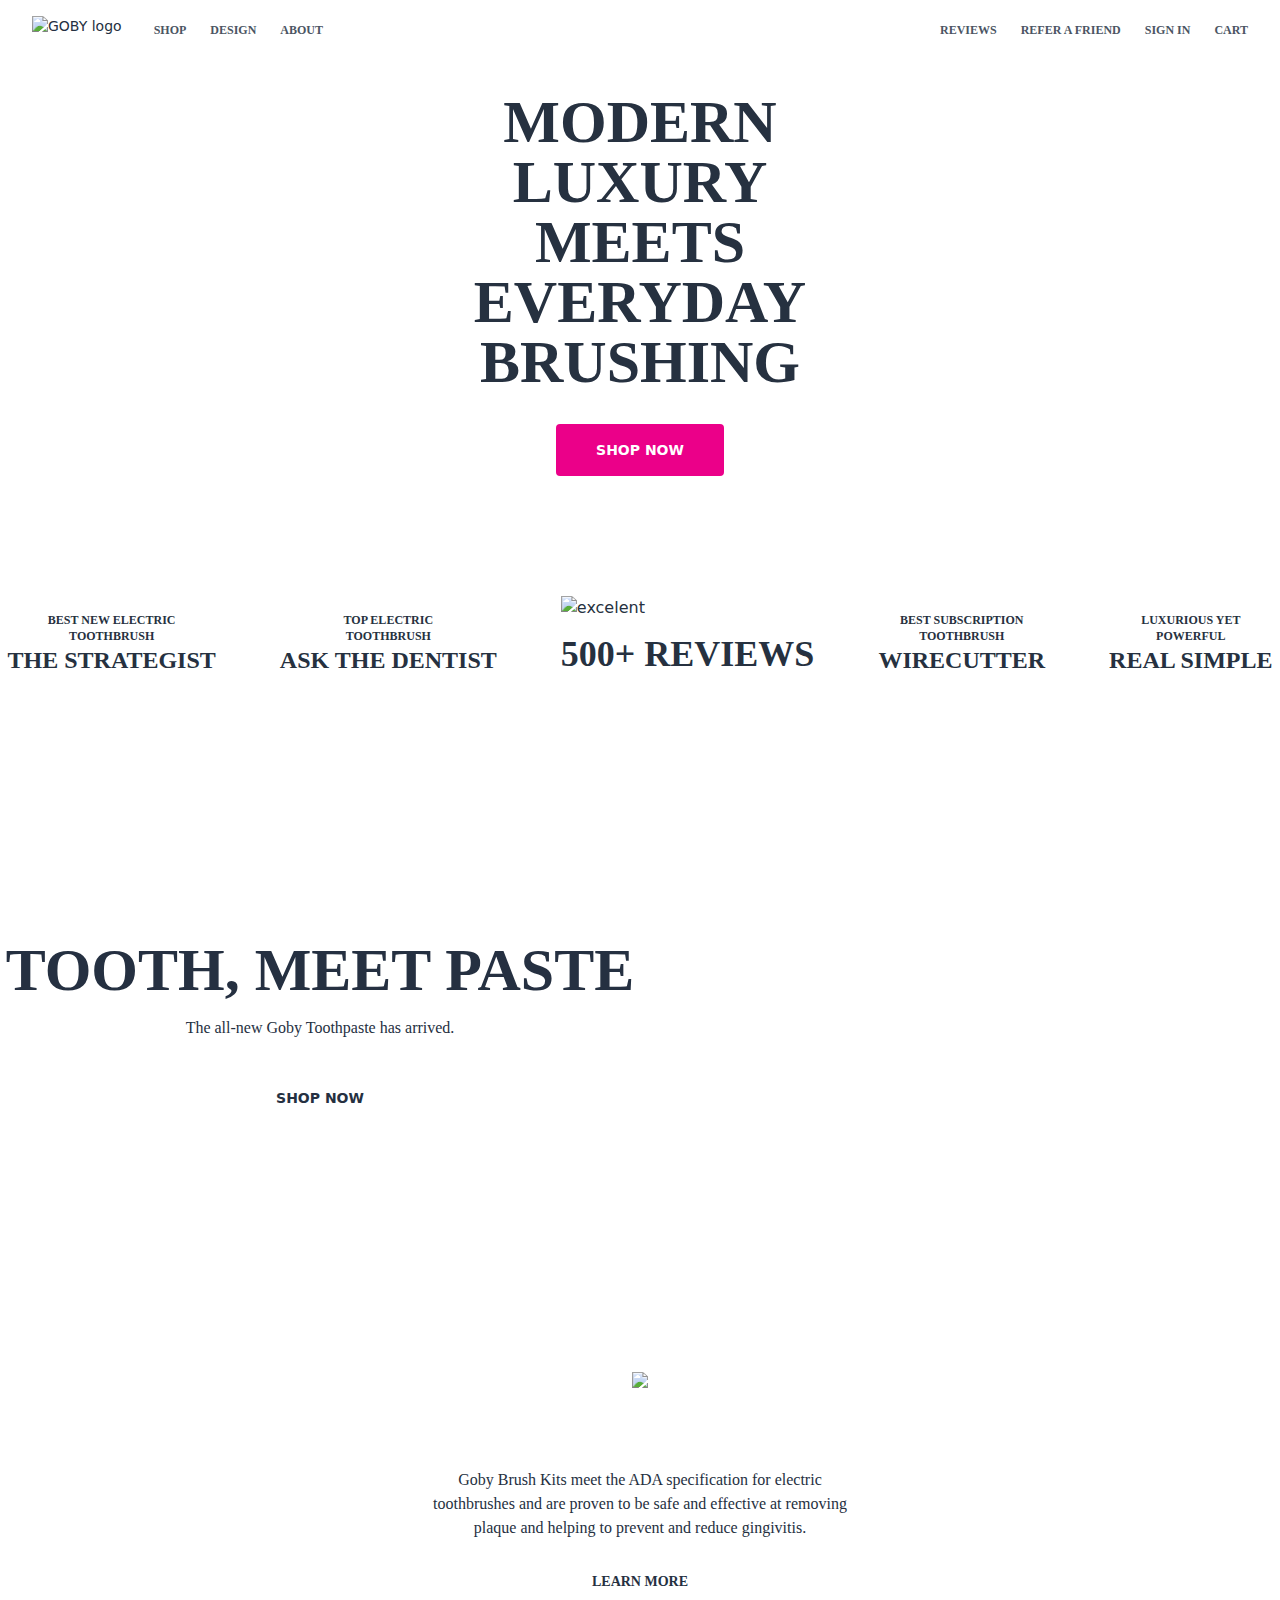
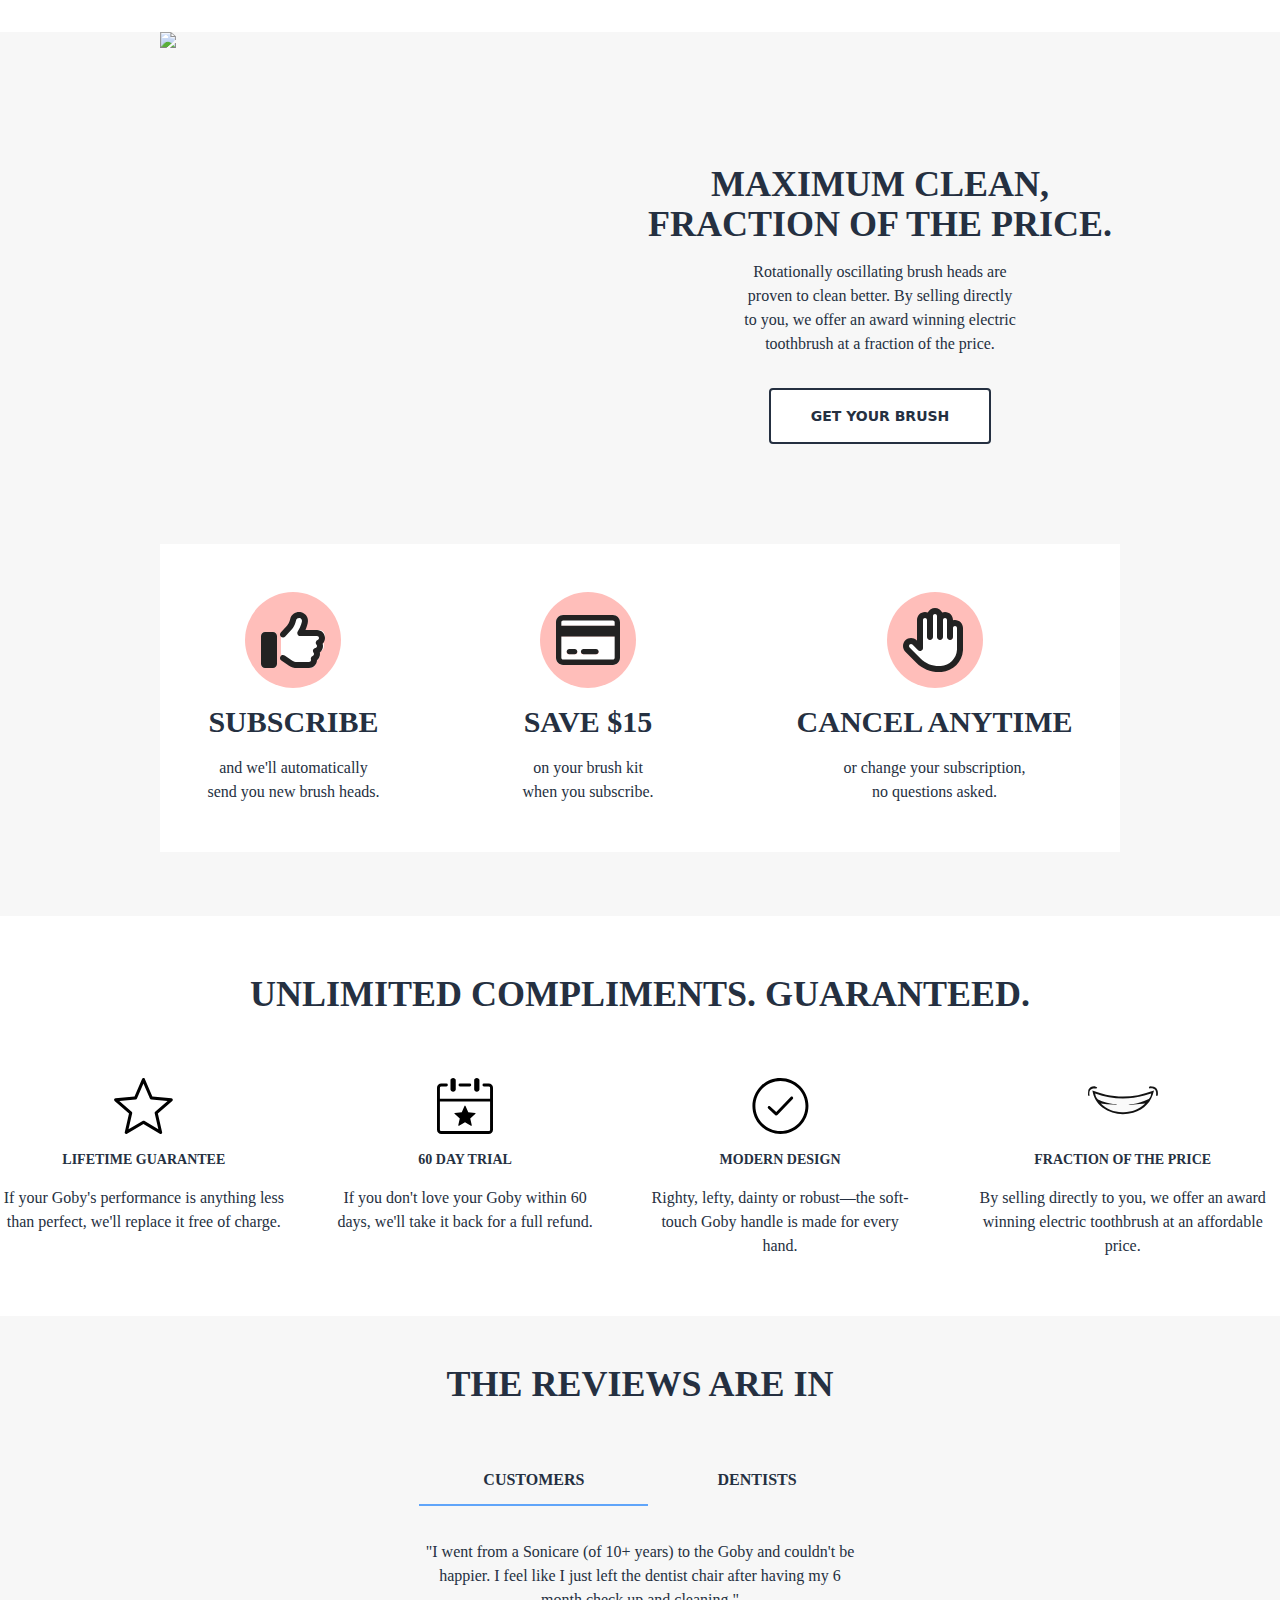
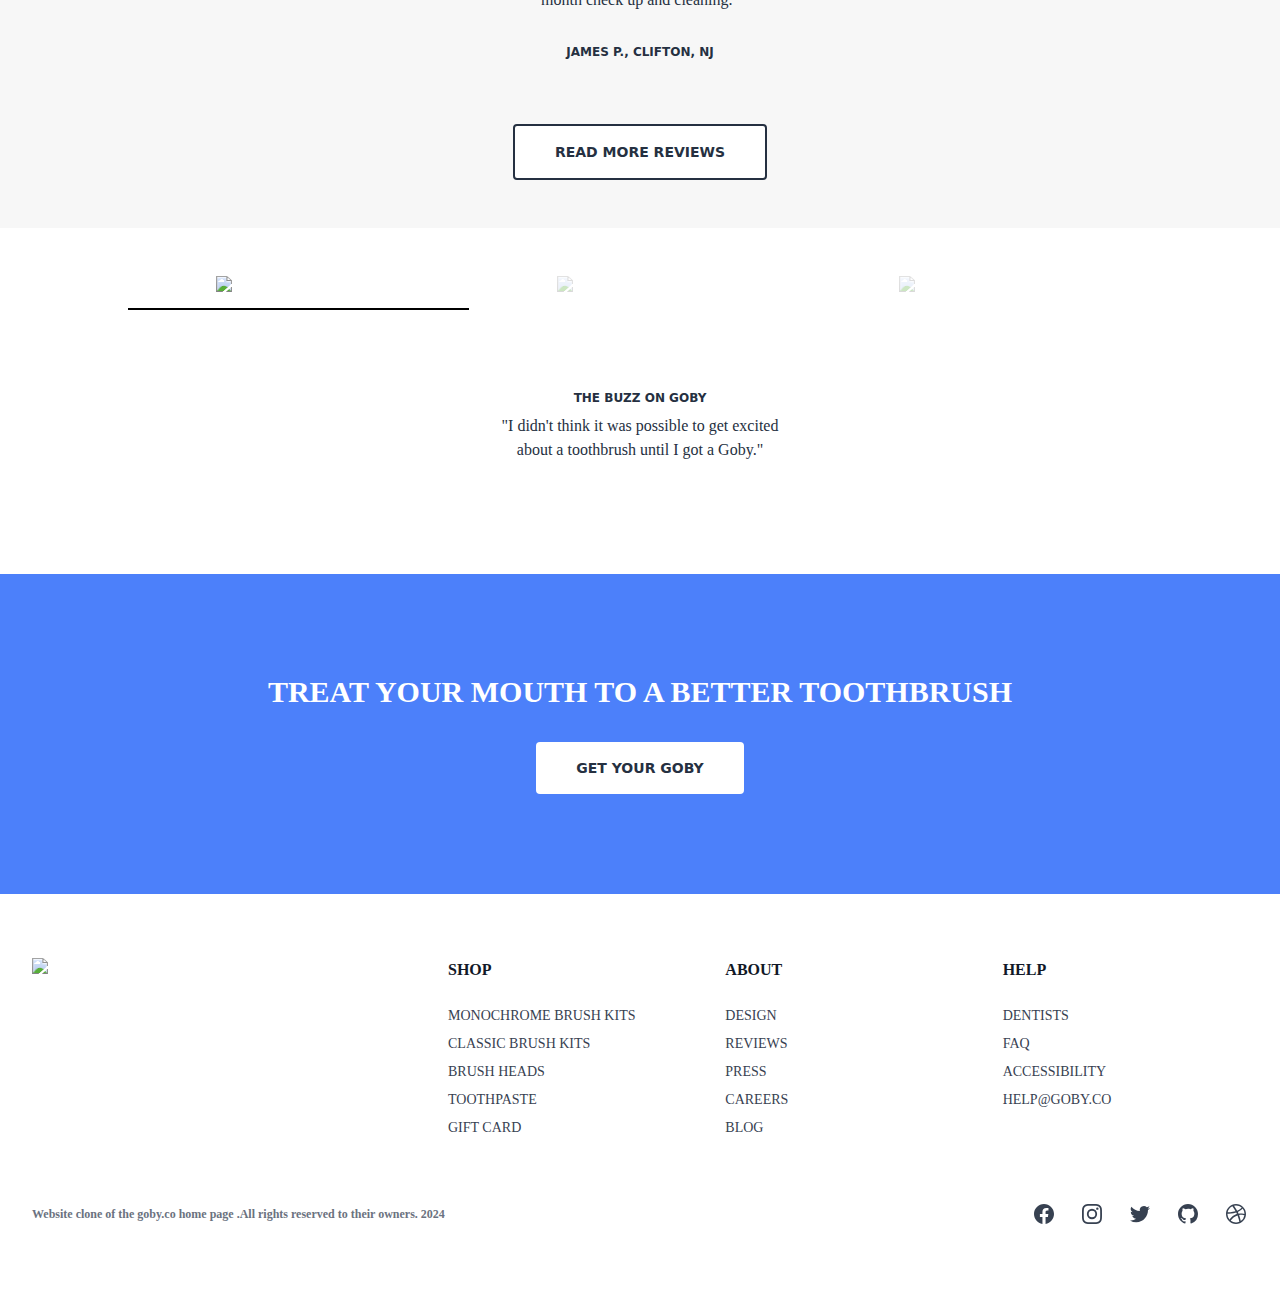
==== index.html @ 81060cc6 "Update files Create workflow push-to-goby-clone" ====
<!doctype html>
<html>
  <head>
    <meta charset="UTF-8" />
    <meta name="viewport" content="width=device-width, initial-scale=1.0" />
    <link href="./output.css" rel="stylesheet" />
  </head>
  <body class="text-[#253041]">
    <!-- menu -->
    <header>
      <nav class="bg-white w-full md:static md:text-sm px-8">
        <div class="custom-screen items-center mx-auto md:flex space-x-8">
          <div class="flex items-center justify-between md:block">
            <a href="https://www.goby.co/"><img class="h-7 my-4" src="/public/img/goby-logo.png" alt="GOBY logo" /></a>
            <div class="md:hidden">
              <button role="button" aria-label="Open the menu" class="text-gray-500 hover:text-gray-800">
                <svg
                  xmlns="http://www.w3.org/2000/svg"
                  fill="none"
                  viewBox="0 0 24 24"
                  stroke-width="1.5"
                  stroke="currentColor"
                  class="w-6 h-6"
                >
                  <path stroke-linecap="round" stroke-linejoin="round" d="M3.75 6.75h16.5M3.75 12h16.5m-16.5 5.25h16.5"></path>
                </svg>
              </button>
            </div>
          </div>
          <div class="pb-3 mt-8 md:pb-0 md:mt-0 md:block hidden">
            <ul
              class="font-gotham text-xs text-gray-700 justify-end items-center space-y-6 md:flex md:space-x-6 md:space-y-0 md:text-gray-600 md:font-bold"
            >
              <li class="duration-150 hover:text-gray-900"><a class="block" href="/#features">SHOP</a></li>
              <li class="duration-150 hover:text-gray-900"><a class="block" href="/#features">DESIGN</a></li>
              <li class="duration-150 hover:text-gray-900"><a class="block" href="/#toolkit">ABOUT</a></li>
            </ul>
          </div>
          <div class="flex-1 pb-3 mt-8 md:pb-0 md:mt-0 md:block hidden">
            <ul
              class="font-gotham text-xs text-gray-700 justify-end items-center space-y-6 md:flex md:space-x-6 md:space-y-0 md:text-gray-600 md:font-bold"
            >
              <li class="duration-150 hover:text-gray-900"><a class="block" href="/#features">REVIEWS</a></li>
              <li class="duration-150 hover:text-gray-900"><a class="block" href="/#features">REFER A FRIEND</a></li>
              <li class="duration-150 hover:text-gray-900"><a class="block" href="/#toolkit">SIGN IN</a></li>
              <li class="duration-150 hover:text-gray-900"><a class="block" href="/#testimonials">CART</a></li>
            </ul>
          </div>
        </div>
      </nav>
    </header>
    <!-- home / description -->
    <section class="text-[#263140] bg-cover bg-center bg-hero">
      <div class="h-128">
        <div class="h-96">
          <div class="container mx-auto h-128 flex justify-between">
            <div class="flex-1"></div>
            <div class="flex-1 flex flex-col items-center justify-center pb-16">
              <p class="font-gotham-cond font-bold text-6xl text-center">MODERN LUXURY MEETS EVERYDAY BRUSHING</p>
              <button
                class="bg-primary-button hover:bg-primary-button-hover rounded font-bold mt-8 py-4 px-10 text-white text-sm"
              >
                SHOP NOW
              </button>
            </div>
            <div class="flex-1"></div>
          </div>
        </div>
      </div>
      <div class="pt-10 pb-14 container mx-auto flex flex-row justify-center space-x-16">
        <div>
          <p class="font-gotham font-bold text-xs text-center">
            BEST NEW ELECTRIC <br />
            TOOTHBRUSH
          </p>
          <p class="font-gotham-cond font-bold text-2xl text-center">THE STRATEGIST</p>
        </div>
        <div>
          <p class="font-gotham font-bold text-xs text-center">
            TOP ELECTRIC <br />
            TOOTHBRUSH
          </p>
          <p class="font-gotham-cond font-bold text-2xl text-center">ASK THE DENTIST</p>
        </div>
        <div>
          <img src="/public/img/stars.png" alt="excelent" class="h-[22px] mx-auto -mt-4 mb-4" />
          <p class="font-gotham-cond font-bold text-4xl text-center">500+ REVIEWS</p>
        </div>
        <div>
          <p class="font-gotham font-bold text-xs text-center">
            BEST SUBSCRIPTION <br />
            TOOTHBRUSH
          </p>
          <p class="font-gotham-cond font-bold text-2xl text-center">WIRECUTTER</p>
        </div>
        <div>
          <p class="font-gotham font-bold text-xs text-center">
            LUXURIOUS YET <br />
            POWERFUL
          </p>
          <p class="font-gotham-cond font-bold text-2xl text-center">REAL SIMPLE</p>
        </div>
      </div>
    </section>
    <!-- product -->
    <section>
      <div class="h-[600px] bg-cover bg-center bg-toothpaste">
        <div class="container mx-auto h-full flex justify-center">
          <div class="flex-1 flex flex-col items-center justify-center">
            <p class="font-gotham-cond font-bold text-6xl text-center">TOOTH, MEET PASTE</p>
            <p class="pt-4 text-base font-serif text-center">The all-new Goby Toothpaste has arrived.</p>
            <button
              class="bg-white hover:bg-secondary-button-hover rounded font-bold mt-8 py-4 px-10 text-secondary-button-hover hover:text-white text-sm"
            >
              SHOP NOW
            </button>
          </div>
          <div class="flex-1"></div>
        </div>
      </div>
    </section>
    <!-- 3 features -->
    <section>
      <div class="container mx-auto py-6 flex flex-col items-center justify-center">
        <img class="h-20 m-4" src="/public/img/ada.png" />
        <p class="text-base font-serif text-center">
          Goby Brush Kits meet the ADA specification for electric <br />
          toothbrushes and are proven to be safe and effective at removing <br />
          plaque and helping to prevent and reduce gingivitis.
        </p>
        <button class="bg-white rounded font-gotham font-extrabold mt-4 py-4 px-10 text-sm">LEARN MORE</button>
      </div>
    </section>
    <!-- product -->
    <section>
      <div class="bg-[#f7f7f7]">
        <div class="w-[60rem] mx-auto pb-16">
          <div class="h-128 flex">
            <img class="flex-1" src="/public/img/maxclean.jpg" />
            <div class="flex-1 mt-8 flex flex-col items-center justify-center">
              <p class="font-gotham-cond font-bold text-4xl text-center">
                MAXIMUM CLEAN, <br />
                FRACTION OF THE PRICE.
              </p>
              <p class="pt-4 text-base font-serif text-center">
                Rotationally oscillating brush heads are <br />
                proven to clean better. By selling directly <br />
                to you, we offer an award winning electric <br />
                toothbrush at a fraction of the price.
              </p>
              <button
                class="bg-white hover:bg-secondary-button-hover rounded border-2 border-secondary-button-hover font-bold mt-8 py-4 px-10 text-secondary-button-hover hover:text-white text-sm"
              >
                GET YOUR BRUSH
              </button>
            </div>
          </div>
          <div class="py-12 flex flex-row justify-around space-x-12 bg-white">
            <div class="flex flex-col justify-center items-center">
              <div class="h-24 w-24 flex justify-center items-center bg-[#ffbeba] rounded-full relative">
                <svg class="h-16 w-16 absolute" xmlns="http://www.w3.org/2000/svg" viewBox="0 0 512 512">
                  <!--!Font Awesome Free 6.5.1 by @fontawesome - https://fontawesome.com License - https://fontawesome.com/license/free Copyright 2024 Fonticons, Inc.-->
                  <path
                    fill="#222"
                    d="M323.8 34.8c-38.2-10.9-78.1 11.2-89 49.4l-5.7 20c-3.7 13-10.4 25-19.5 35l-51.3 56.4c-8.9 9.8-8.2 25 1.6 33.9s25 8.2 33.9-1.6l51.3-56.4c14.1-15.5 24.4-34 30.1-54.1l5.7-20c3.6-12.7 16.9-20.1 29.7-16.5s20.1 16.9 16.5 29.7l-5.7 20c-5.7 19.9-14.7 38.7-26.6 55.5c-5.2 7.3-5.8 16.9-1.7 24.9s12.3 13 21.3 13L448 224c8.8 0 16 7.2 16 16c0 6.8-4.3 12.7-10.4 15c-7.4 2.8-13 9-14.9 16.7s.1 15.8 5.3 21.7c2.5 2.8 4 6.5 4 10.6c0 7.8-5.6 14.3-13 15.7c-8.2 1.6-15.1 7.3-18 15.2s-1.6 16.7 3.6 23.3c2.1 2.7 3.4 6.1 3.4 9.9c0 6.7-4.2 12.6-10.2 14.9c-11.5 4.5-17.7 16.9-14.4 28.8c.4 1.3 .6 2.8 .6 4.3c0 8.8-7.2 16-16 16H286.5c-12.6 0-25-3.7-35.5-10.7l-61.7-41.1c-11-7.4-25.9-4.4-33.3 6.7s-4.4 25.9 6.7 33.3l61.7 41.1c18.4 12.3 40 18.8 62.1 18.8H384c34.7 0 62.9-27.6 64-62c14.6-11.7 24-29.7 24-50c0-4.5-.5-8.8-1.3-13c15.4-11.7 25.3-30.2 25.3-51c0-6.5-1-12.8-2.8-18.7C504.8 273.7 512 257.7 512 240c0-35.3-28.6-64-64-64l-92.3 0c4.7-10.4 8.7-21.2 11.8-32.2l5.7-20c10.9-38.2-11.2-78.1-49.4-89zM32 192c-17.7 0-32 14.3-32 32V448c0 17.7 14.3 32 32 32H96c17.7 0 32-14.3 32-32V224c0-17.7-14.3-32-32-32H32z"
                  />
                </svg>
                <svg class="h-16 w-16" xmlns="http://www.w3.org/2000/svg" viewBox="0 0 512 512">
                  <!--!Font Awesome Free 6.5.1 by @fontawesome - https://fontawesome.com License - https://fontawesome.com/license/free Copyright 2024 Fonticons, Inc.-->
                  <path
                    fill="#fff"
                    d="M313.4 32.9c26 5.2 42.9 30.5 37.7 56.5l-2.3 11.4c-5.3 26.7-15.1 52.1-28.8 75.2H464c26.5 0 48 21.5 48 48c0 18.5-10.5 34.6-25.9 42.6C497 275.4 504 288.9 504 304c0 23.4-16.8 42.9-38.9 47.1c4.4 7.3 6.9 15.8 6.9 24.9c0 21.3-13.9 39.4-33.1 45.6c.7 3.3 1.1 6.8 1.1 10.4c0 26.5-21.5 48-48 48H294.5c-19 0-37.5-5.6-53.3-16.1l-38.5-25.7C176 420.4 160 390.4 160 358.3V320 272 247.1c0-29.2 13.3-56.7 36-75l7.4-5.9c26.5-21.2 44.6-51 51.2-84.2l2.3-11.4c5.2-26 30.5-42.9 56.5-37.7zM32 192H96c17.7 0 32 14.3 32 32V448c0 17.7-14.3 32-32 32H32c-17.7 0-32-14.3-32-32V224c0-17.7 14.3-32 32-32z"
                  />
                </svg>
              </div>
              <p class="pt-4 font-gotham-cond font-bold text-3xl text-center uppercase">subscribe</p>
              <p class="pt-4 text-base font-serif text-center">
                and we'll automatically <br />
                send you new brush heads.
              </p>
            </div>
            <div class="flex flex-col justify-center items-center">
              <div class="h-24 w-24 flex justify-center items-center bg-[#ffbeba] rounded-full relative">
                <svg class="h-16 w-16 absolute" xmlns="http://www.w3.org/2000/svg" viewBox="0 0 576 512">
                  <!--!Font Awesome Free 6.5.1 by @fontawesome - https://fontawesome.com License - https://fontawesome.com/license/free Copyright 2024 Fonticons, Inc.-->
                  <path
                    fill="#222"
                    d="M512 80c8.8 0 16 7.2 16 16v32H48V96c0-8.8 7.2-16 16-16H512zm16 144V416c0 8.8-7.2 16-16 16H64c-8.8 0-16-7.2-16-16V224H528zM64 32C28.7 32 0 60.7 0 96V416c0 35.3 28.7 64 64 64H512c35.3 0 64-28.7 64-64V96c0-35.3-28.7-64-64-64H64zm56 304c-13.3 0-24 10.7-24 24s10.7 24 24 24h48c13.3 0 24-10.7 24-24s-10.7-24-24-24H120zm128 0c-13.3 0-24 10.7-24 24s10.7 24 24 24H360c13.3 0 24-10.7 24-24s-10.7-24-24-24H248z"
                  />
                </svg>
                <svg class="h-16 w-16" xmlns="http://www.w3.org/2000/svg" viewBox="0 0 576 512">
                  <!--!Font Awesome Free 6.5.1 by @fontawesome - https://fontawesome.com License - https://fontawesome.com/license/free Copyright 2024 Fonticons, Inc.-->
                  <path
                    fill="#fff"
                    d="M64 32C28.7 32 0 60.7 0 96v32H576V96c0-35.3-28.7-64-64-64H64zM576 224H0V416c0 35.3 28.7 64 64 64H512c35.3 0 64-28.7 64-64V224zM112 352h64c8.8 0 16 7.2 16 16s-7.2 16-16 16H112c-8.8 0-16-7.2-16-16s7.2-16 16-16zm112 16c0-8.8 7.2-16 16-16H368c8.8 0 16 7.2 16 16s-7.2 16-16 16H240c-8.8 0-16-7.2-16-16z"
                  />
                </svg>
              </div>
              <p class="pt-4 font-gotham-cond font-bold text-3xl text-center uppercase">save $15</p>
              <p class="pt-4 text-base font-serif text-center">
                on your brush kit <br />
                when you subscribe.
              </p>
            </div>
            <div class="flex flex-col justify-center items-center">
              <div class="h-24 w-24 flex justify-center items-center bg-[#ffbeba] rounded-full relative">
                <svg class="h-16 w-16 absolute" xmlns="http://www.w3.org/2000/svg" viewBox="0 0 512 512">
                  <!--!Font Awesome Free 6.5.1 by @fontawesome - https://fontawesome.com License - https://fontawesome.com/license/free Copyright 2024 Fonticons, Inc.-->
                  <path
                    fill="#222"
                    d="M256 0c-25.3 0-47.2 14.7-57.6 36c-7-2.6-14.5-4-22.4-4c-35.3 0-64 28.7-64 64V261.5l-2.7-2.7c-25-25-65.5-25-90.5 0s-25 65.5 0 90.5L106.5 437c48 48 113.1 75 181 75H296h8c1.5 0 3-.1 4.5-.4c91.7-6.2 165-79.4 171.1-171.1c.3-1.5 .4-3 .4-4.5V160c0-35.3-28.7-64-64-64c-5.5 0-10.9 .7-16 2V96c0-35.3-28.7-64-64-64c-7.9 0-15.4 1.4-22.4 4C303.2 14.7 281.3 0 256 0zM240 96.1c0 0 0-.1 0-.1V64c0-8.8 7.2-16 16-16s16 7.2 16 16V95.9c0 0 0 .1 0 .1V232c0 13.3 10.7 24 24 24s24-10.7 24-24V96c0 0 0 0 0-.1c0-8.8 7.2-16 16-16s16 7.2 16 16v55.9c0 0 0 .1 0 .1v80c0 13.3 10.7 24 24 24s24-10.7 24-24V160.1c0 0 0-.1 0-.1c0-8.8 7.2-16 16-16s16 7.2 16 16V332.9c-.1 .6-.1 1.3-.2 1.9c-3.4 69.7-59.3 125.6-129 129c-.6 0-1.3 .1-1.9 .2H296h-8.5c-55.2 0-108.1-21.9-147.1-60.9L52.7 315.3c-6.2-6.2-6.2-16.4 0-22.6s16.4-6.2 22.6 0L119 336.4c6.9 6.9 17.2 8.9 26.2 5.2s14.8-12.5 14.8-22.2V96c0-8.8 7.2-16 16-16c8.8 0 16 7.1 16 15.9V232c0 13.3 10.7 24 24 24s24-10.7 24-24V96.1z"
                  />
                </svg>
                <svg class="h-14 w-14" xmlns="http://www.w3.org/2000/svg" viewBox="0 0 512 512">
                  <!--!Font Awesome Free 6.5.1 by @fontawesome - https://fontawesome.com License - https://fontawesome.com/license/free Copyright 2024 Fonticons, Inc.-->
                  <path
                    fill="#fff"
                    d="M288 32c0-17.7-14.3-32-32-32s-32 14.3-32 32V240c0 8.8-7.2 16-16 16s-16-7.2-16-16V64c0-17.7-14.3-32-32-32s-32 14.3-32 32V336c0 1.5 0 3.1 .1 4.6L67.6 283c-16-15.2-41.3-14.6-56.6 1.4s-14.6 41.3 1.4 56.6L124.8 448c43.1 41.1 100.4 64 160 64H304c97.2 0 176-78.8 176-176V128c0-17.7-14.3-32-32-32s-32 14.3-32 32V240c0 8.8-7.2 16-16 16s-16-7.2-16-16V64c0-17.7-14.3-32-32-32s-32 14.3-32 32V240c0 8.8-7.2 16-16 16s-16-7.2-16-16V32z"
                  />
                </svg>
              </div>
              <p class="pt-4 font-gotham-cond font-bold text-3xl text-center uppercase">cancel anytime</p>
              <p class="pt-4 text-base font-serif text-center">
                or change your subscription, <br />
                no questions asked.
              </p>
            </div>
          </div>
        </div>
      </div>
    </section>
    <!-- features -->
    <section>
      <div class="h-[400px]">
        <div class="container mx-auto h-full flex flex-col items-center justify-center">
          <p class="font-gotham-cond font-bold text-4xl text-center">UNLIMITED COMPLIMENTS. GUARANTEED.</p>
          <div class="pt-16 flex flex-row justify-center items-start space-x-12 bg-white">
            <div class="flex flex-col justify-center items-center">
              <svg
                class="h-14"
                xmlns="http://www.w3.org/2000/svg"
                xmlns:xlink="http://www.w3.org/1999/xlink"
                version="1.1"
                id="Layer_1"
                x="0px"
                y="0px"
                width="122.879px"
                height="117.188px"
                viewBox="0 0 122.879 117.188"
                enable-background="new 0 0 122.879 117.188"
                xml:space="preserve"
              >
                <g>
                  <path
                    d="M64.395,1.969l15.713,36.79l39.853,3.575c1.759,0.152,3.06,1.701,2.907,3.459c-0.073,0.857-0.479,1.604-1.079,2.129 l0.002,0.001L91.641,74.25l8.917,39.021c0.395,1.723-0.683,3.439-2.406,3.834c-0.883,0.203-1.763,0.018-2.466-0.441L61.441,96.191 L27.087,116.73c-1.516,0.906-3.48,0.412-4.387-1.104c-0.441-0.736-0.55-1.58-0.373-2.355h-0.003l8.918-39.021L1.092,47.924 c-1.329-1.163-1.463-3.183-0.301-4.512c0.591-0.676,1.405-1.042,2.235-1.087l39.748-3.566l15.721-36.81 c0.692-1.627,2.572-2.384,4.199-1.692C63.494,0.597,64.084,1.225,64.395,1.969L64.395,1.969z M74.967,43.023L61.441,11.351 L47.914,43.023l-0.004-0.001c-0.448,1.051-1.447,1.826-2.665,1.932l-34.306,3.078l25.819,22.545c0.949,0.74,1.438,1.988,1.152,3.24 l-7.674,33.578l29.506-17.641c0.986-0.617,2.274-0.672,3.342-0.033l29.563,17.674l-7.673-33.578l0.003-0.002 c-0.252-1.109,0.096-2.318,1.012-3.119l25.955-22.664L77.815,44.97C76.607,44.932,75.472,44.208,74.967,43.023L74.967,43.023z"
                  />
                </g>
              </svg>
              <p class="pt-4 font-gotham font-bold text-sm text-center uppercase">LIFETIME GUARANTEE</p>
              <p class="pt-4 text-base font-serif text-center">
                If your Goby's performance is anything less than perfect, we'll replace it free of charge.
              </p>
            </div>
            <div class="flex flex-col justify-center items-center">
              <svg class="h-14" xmlns="http://www.w3.org/2000/svg" id="Layer_1" data-name="Layer 1" viewBox="0 0 122.87 122.88">
                <title>event-calendar</title>
                <path
                  d="M81.6,4.73C81.6,2.12,84.18,0,87.37,0s5.77,2.12,5.77,4.73V25.45c0,2.61-2.58,4.73-5.77,4.73s-5.77-2.12-5.77-4.73V4.73Zm-19,56.57,6,13.91,15.07,1.35a1.2,1.2,0,0,1,1.1,1.31,1.18,1.18,0,0,1-.41.81h0l-11.41,10,3.37,14.75a1.2,1.2,0,0,1-.91,1.45,1.27,1.27,0,0,1-.94-.17l-13-7.74-13,7.78a1.22,1.22,0,0,1-1.66-.42,1.2,1.2,0,0,1-.14-.9h0L50,88.64l-11.4-10A1.22,1.22,0,0,1,38.48,77a1.26,1.26,0,0,1,.86-.4l15-1.34,6-13.93a1.21,1.21,0,0,1,1.59-.64,1.17,1.17,0,0,1,.65.64ZM29.61,4.73C29.61,2.12,32.19,0,35.38,0s5.77,2.12,5.77,4.73V25.45c0,2.61-2.58,4.73-5.77,4.73s-5.77-2.12-5.77-4.73V4.73ZM6.4,45.32H116.47V21.47a3,3,0,0,0-.86-2.07,2.92,2.92,0,0,0-2.07-.86H103a3.2,3.2,0,1,1,0-6.4h10.55a9.36,9.36,0,0,1,9.33,9.33v92.08a9.36,9.36,0,0,1-9.33,9.33H9.33A9.36,9.36,0,0,1,0,113.54V21.47a9.36,9.36,0,0,1,9.33-9.33H20.6a3.2,3.2,0,1,1,0,6.4H9.33a3,3,0,0,0-2.07.86,2.92,2.92,0,0,0-.86,2.07V45.32Zm110.07,6.41H6.4v61.81a3,3,0,0,0,.86,2.07,2.92,2.92,0,0,0,2.07.86H113.54a3,3,0,0,0,2.07-.86,2.92,2.92,0,0,0,.86-2.07V51.73Zm-66-33.19a3.2,3.2,0,0,1,0-6.4H71.91a3.2,3.2,0,1,1,0,6.4Z"
                />
              </svg>
              <p class="pt-4 font-gotham font-bold text-sm text-center uppercase">60 DAY TRIAL</p>
              <p class="pt-4 text-base font-serif text-center">
                If you don't love your Goby within 60 days, we'll take it back for a full refund.
              </p>
            </div>
            <div class="flex flex-col justify-center items-center">
              <svg
                class="h-14"
                xmlns="http://www.w3.org/2000/svg"
                xmlns:xlink="http://www.w3.org/1999/xlink"
                version="1.1"
                id="Layer_1"
                x="0px"
                y="0px"
                width="122.881px"
                height="122.88px"
                viewBox="0 0 122.881 122.88"
                enable-background="new 0 0 122.881 122.88"
                xml:space="preserve"
              >
                <g>
                  <path
                    d="M61.44,0c16.966,0,32.326,6.877,43.445,17.995s17.996,26.479,17.996,43.444c0,16.967-6.877,32.327-17.996,43.445 S78.406,122.88,61.44,122.88c-16.966,0-32.326-6.877-43.444-17.995S0,78.406,0,61.439c0-16.965,6.877-32.326,17.996-43.444 S44.474,0,61.44,0L61.44,0z M34.556,67.179c-1.313-1.188-1.415-3.216-0.226-4.529c1.188-1.313,3.216-1.415,4.529-0.227L52.3,74.611 l31.543-33.036c1.223-1.286,3.258-1.336,4.543-0.114c1.285,1.223,1.336,3.257,0.113,4.542L54.793,81.305l-0.004-0.004 c-1.195,1.257-3.182,1.338-4.475,0.168L34.556,67.179L34.556,67.179z M100.33,22.55C90.377,12.598,76.627,6.441,61.44,6.441 c-15.188,0-28.938,6.156-38.89,16.108c-9.953,9.953-16.108,23.702-16.108,38.89c0,15.188,6.156,28.938,16.108,38.891 c9.952,9.952,23.702,16.108,38.89,16.108c15.187,0,28.937-6.156,38.89-16.108c9.953-9.953,16.107-23.702,16.107-38.891 C116.438,46.252,110.283,32.502,100.33,22.55L100.33,22.55z"
                  />
                </g>
              </svg>
              <p class="pt-4 font-gotham font-bold text-sm text-center uppercase">MODERN DESIGN</p>
              <p class="pt-4 text-base font-serif text-center">
                Righty, lefty, dainty or robust—the soft-touch Goby handle is made for every hand.
              </p>
            </div>
            <div class="flex flex-col justify-center items-center">
              <svg
                class="h-14"
                xmlns="http://www.w3.org/2000/svg"
                xmlns:xlink="http://www.w3.org/1999/xlink"
                version="1.1"
                width="180px"
                height="180px"
                viewBox="0 40 180 140"
                style="
                  shape-rendering: geometricPrecision;
                  text-rendering: geometricPrecision;
                  image-rendering: optimizeQuality;
                  fill-rule: evenodd;
                  clip-rule: evenodd;
                "
              >
                <g>
                  <path
                    style="opacity: 1"
                    fill="#121212"
                    d="M 2.5,83.5 C 2.43718,78.7971 2.77052,74.1304 3.5,69.5C 7.25702,62.9548 12.9237,60.1214 20.5,61C 22.6515,61.2649 24.3181,62.2649 25.5,64C 25.2664,65.7324 24.2664,66.5658 22.5,66.5C 9.28155,65.064 3.94822,71.064 6.5,84.5C 5.04125,84.5674 3.70792,84.2341 2.5,83.5 Z"
                  />
                </g>
                <g>
                  <path
                    style="opacity: 1"
                    fill="#171717"
                    d="M 157.5,60.5 C 172.859,60.6904 179.359,68.3571 177,83.5C 175.644,84.3802 174.144,84.7135 172.5,84.5C 174.836,70.6754 169.169,64.5087 155.5,66C 154.08,63.4264 154.747,61.593 157.5,60.5 Z"
                  />
                </g>
                <g>
                  <path
                    style="opacity: 1"
                    fill="#121212"
                    d="M 13.5,71.5 C 24.6961,75.2865 36.0294,78.7865 47.5,82C 74.0822,87.6487 100.749,87.982 127.5,83C 141.012,79.6612 154.345,75.8279 167.5,71.5C 161.112,100.06 143.779,118.56 115.5,127C 87.7071,134.584 62.0404,130.251 38.5,114C 24.6128,103.053 16.2794,88.8865 13.5,71.5 Z"
                  />
                </g>
                <g>
                  <path
                    style="opacity: 1"
                    fill="#fafafa"
                    d="M 112.5,105.5 C 109.478,105.804 106.478,106.304 103.5,107C 108.352,107.815 113.019,107.648 117.5,106.5C 126.877,105.706 136.211,104.873 145.5,104C 129.627,119.129 110.627,126.295 88.5,125.5C 67.5196,125.676 49.5196,118.509 34.5,104C 44.725,105.399 55.0583,106.232 65.5,106.5C 68.6399,107.641 71.9733,107.808 75.5,107C 73.26,106.023 70.9267,105.523 68.5,105.5C 54.2503,103.806 40.5837,99.9732 27.5,94C 23.2592,89.3782 20.9259,84.2116 20.5,78.5C 60.8583,93.6123 101.858,95.4456 143.5,84C 149.019,81.66 154.686,79.8267 160.5,78.5C 160.145,83.8758 158.145,88.5425 154.5,92.5C 141.174,98.9985 127.174,103.332 112.5,105.5 Z"
                  />
                </g>
              </svg>
              <p class="pt-4 font-gotham font-bold text-sm text-center uppercase">FRACTION OF THE PRICE</p>
              <p class="pt-4 text-base font-serif text-center">
                By selling directly to you, we offer an award winning electric toothbrush at an affordable price.
              </p>
            </div>
          </div>
        </div>
      </div>
    </section>
    <!-- reviews -->
    <section>
      <div class="bg-[#f7f7f7] bg-testimonials-right bg-contain bg-no-repeat bg-right">
        <div class="h-128 flex justify-center bg-testimonials-left bg-contain bg-no-repeat bg-left">
          <div class="flex flex-col items-center justify-center">
            <p class="font-gotham-cond font-bold text-4xl text-center">THE REVIEWS ARE IN</p>
            <div class="mt-16">
              <span class="py-4 px-16 font-gotham-cond font-extrabold text-center uppercase border-b-2 border-b-blue-400"
                >customers</span
              >
              <span
                class="py-4 px-16 font-gotham-cond font-extrabold text-center uppercase hover:border-b-2 hover:border-b-blue-400"
                >dentists</span
              >
            </div>
            <p class="mt-12 text-base font-serif text-center">
              "I went from a Sonicare (of 10+ years) to the Goby and couldn't be <br />
              happier. I feel like I just left the dentist chair after having my 6 <br />
              month check up and cleaning."
            </p>
            <p class="pt-8 text-xs font-extrabold text-center uppercase">JAMES P., CLIFTON, NJ</p>
            <button
              class="bg-white hover:bg-secondary-button-hover rounded border-2 border-secondary-button-hover font-bold mt-16 py-4 px-10 text-secondary-button-hover hover:text-white text-sm"
            >
              READ MORE REVIEWS
            </button>
          </div>
        </div>
      </div>
    </section>
    <!-- markets -->
    <section>
      <div class="container mx-auto">
        <div class="flex flex-col items-center justify-center pb-16 pt-8">
          <div class="flex items-stretch w-[64rem]">
            <div class="py-4 px-[88px] flex-1 flex flex-col justify-center border-b-2 border-b-black">
              <img
                class="my-auto"
                src="https://static.wixstatic.com/media/035bdd_3afdabcbfc404e49921e990892297a0f~mv2.png/v1/fill/w_598,h_88,al_c,usm_0.66_1.00_0.01/The_New_York_Times_logo.png"
              />
            </div>
            <div class="py-4 px-[88px] flex-1 flex flex-col justify-center border-b-2 border-b-white hover:border-b-gray-300">
              <img
                class="my-auto opacity-30"
                src="https://th.bing.com/th/id/R.e011e32c713d2a1810e90c9140190033?rik=VPeSiBEMzhrCCg&riu=http%3a%2f%2fcdn.shopify.com%2fs%2ffiles%2f1%2f0818%2f5369%2ffiles%2fcoolhunting_large.png%3f7206891560225075616&ehk=vh7MtC984v31TliCs6Rp4yCIWt%2fY9XLFP4sADW5Oor4%3d&risl=&pid=ImgRaw&r=0"
              />
            </div>
            <div class="py-4 px-[88px] flex-1 flex flex-col justify-center border-b-2 border-b-white hover:border-b-gray-300">
              <img
                class="my-auto opacity-30"
                src="https://www.wpromote.com/wp-content/uploads/2020/05/Business-Insider-logo_row.png"
              />
            </div>
          </div>
          <p class="mt-20 text-xs font-extrabold text-center uppercase">THE BUZZ ON GOBY</p>
          <p class="mt-2 mb-12 text-base font-serif text-center">
            "I didn't think it was possible to get excited <br />
            about a toothbrush until I got a Goby."
          </p>
        </div>
      </div>
    </section>
    <!-- call for action -->
    <section>
      <div class="h-80 bg-[#4c80fa]">
        <div class="container mx-auto h-full flex flex-col items-center justify-center">
          <p class="font-gotham-cond font-bold text-3xl text-center text-white">TREAT YOUR MOUTH TO A BETTER TOOTHBRUSH</p>
          <button
            class="bg-white hover:bg-secondary-button-hover rounded font-bold uppercase mt-8 py-4 px-10 text-secondary-button-hover hover:text-white text-sm"
          >
            get your goby
          </button>
        </div>
      </div>
    </section>
    <!-- footer -->
    <footer class="bg-white">
      <div class="font-gotham mx-auto max-w-screen-xl space-y-8 px-4 py-16 sm:px-6 lg:space-y-16 lg:px-8">
        <div class="grid grid-cols-1 gap-8 lg:grid-cols-3">
          <div>
            <a href="https://www.goby.co/">
              <img class="w-24" src="/public/img/goby-logo.png" />
            </a>
          </div>

          <div class="grid grid-cols-1 gap-8 sm:grid-cols-3 lg:col-span-2 lg:grid-cols-3">
            <div>
              <p class="font-gotham font-bold text-gray-900">SHOP</p>

              <ul class="mt-6 space-y-2 text-sm">
                <li>
                  <a href="#" class="text-gray-700 transition hover:opacity-75"> MONOCHROME BRUSH KITS </a>
                </li>

                <li>
                  <a href="#" class="text-gray-700 transition hover:opacity-75"> CLASSIC BRUSH KITS </a>
                </li>

                <li>
                  <a href="#" class="text-gray-700 transition hover:opacity-75"> BRUSH HEADS </a>
                </li>

                <li>
                  <a href="#" class="text-gray-700 transition hover:opacity-75"> TOOTHPASTE </a>
                </li>

                <li>
                  <a href="#" class="text-gray-700 transition hover:opacity-75"> GIFT CARD </a>
                </li>
              </ul>
            </div>

            <div>
              <p class="font-gotham font-bold text-gray-900">ABOUT</p>

              <ul class="mt-6 space-y-2 text-sm">
                <li>
                  <a href="#" class="text-gray-700 transition hover:opacity-75"> DESIGN </a>
                </li>

                <li>
                  <a href="#" class="text-gray-700 transition hover:opacity-75"> REVIEWS </a>
                </li>

                <li>
                  <a href="#" class="text-gray-700 transition hover:opacity-75"> PRESS </a>
                </li>

                <li>
                  <a href="#" class="text-gray-700 transition hover:opacity-75"> CAREERS </a>
                </li>

                <li>
                  <a href="#" class="text-gray-700 transition hover:opacity-75"> BLOG </a>
                </li>
              </ul>
            </div>

            <div>
              <p class="font-gotham font-bold text-gray-900">HELP</p>

              <ul class="mt-6 space-y-2 text-sm">
                <li>
                  <a href="#" class="text-gray-700 transition hover:opacity-75"> DENTISTS </a>
                </li>

                <li>
                  <a href="#" class="text-gray-700 transition hover:opacity-75"> FAQ </a>
                </li>

                <li>
                  <a href="#" class="text-gray-700 transition hover:opacity-75"> ACCESSIBILITY </a>
                </li>

                <li>
                  <a href="#" class="text-gray-700 transition hover:opacity-75"> HELP@GOBY.CO </a>
                </li>
              </ul>
            </div>
          </div>
        </div>

        <div class="flex items-center justify-between">
          <p class="font-gotham font-bold text-xs text-gray-500">
            Website clone of the goby.co home page .All rights reserved to their owners. 2024
          </p>

          <ul class="flex gap-6">
            <li>
              <a href="#" rel="noreferrer" target="_blank" class="text-gray-700 transition hover:opacity-75">
                <span class="sr-only">Facebook</span>

                <svg class="h-6 w-6" fill="currentColor" viewBox="0 0 24 24" aria-hidden="true">
                  <path
                    fill-rule="evenodd"
                    d="M22 12c0-5.523-4.477-10-10-10S2 6.477 2 12c0 4.991 3.657 9.128 8.438 9.878v-6.987h-2.54V12h2.54V9.797c0-2.506 1.492-3.89 3.777-3.89 1.094 0 2.238.195 2.238.195v2.46h-1.26c-1.243 0-1.63.771-1.63 1.562V12h2.773l-.443 2.89h-2.33v6.988C18.343 21.128 22 16.991 22 12z"
                    clip-rule="evenodd"
                  />
                </svg>
              </a>
            </li>

            <li>
              <a href="#" rel="noreferrer" target="_blank" class="text-gray-700 transition hover:opacity-75">
                <span class="sr-only">Instagram</span>

                <svg class="h-6 w-6" fill="currentColor" viewBox="0 0 24 24" aria-hidden="true">
                  <path
                    fill-rule="evenodd"
                    d="M12.315 2c2.43 0 2.784.013 3.808.06 1.064.049 1.791.218 2.427.465a4.902 4.902 0 011.772 1.153 4.902 4.902 0 011.153 1.772c.247.636.416 1.363.465 2.427.048 1.067.06 1.407.06 4.123v.08c0 2.643-.012 2.987-.06 4.043-.049 1.064-.218 1.791-.465 2.427a4.902 4.902 0 01-1.153 1.772 4.902 4.902 0 01-1.772 1.153c-.636.247-1.363.416-2.427.465-1.067.048-1.407.06-4.123.06h-.08c-2.643 0-2.987-.012-4.043-.06-1.064-.049-1.791-.218-2.427-.465a4.902 4.902 0 01-1.772-1.153 4.902 4.902 0 01-1.153-1.772c-.247-.636-.416-1.363-.465-2.427-.047-1.024-.06-1.379-.06-3.808v-.63c0-2.43.013-2.784.06-3.808.049-1.064.218-1.791.465-2.427a4.902 4.902 0 011.153-1.772A4.902 4.902 0 015.45 2.525c.636-.247 1.363-.416 2.427-.465C8.901 2.013 9.256 2 11.685 2h.63zm-.081 1.802h-.468c-2.456 0-2.784.011-3.807.058-.975.045-1.504.207-1.857.344-.467.182-.8.398-1.15.748-.35.35-.566.683-.748 1.15-.137.353-.3.882-.344 1.857-.047 1.023-.058 1.351-.058 3.807v.468c0 2.456.011 2.784.058 3.807.045.975.207 1.504.344 1.857.182.466.399.8.748 1.15.35.35.683.566 1.15.748.353.137.882.3 1.857.344 1.054.048 1.37.058 4.041.058h.08c2.597 0 2.917-.01 3.96-.058.976-.045 1.505-.207 1.858-.344.466-.182.8-.398 1.15-.748.35-.35.566-.683.748-1.15.137-.353.3-.882.344-1.857.048-1.055.058-1.37.058-4.041v-.08c0-2.597-.01-2.917-.058-3.96-.045-.976-.207-1.505-.344-1.858a3.097 3.097 0 00-.748-1.15 3.098 3.098 0 00-1.15-.748c-.353-.137-.882-.3-1.857-.344-1.023-.047-1.351-.058-3.807-.058zM12 6.865a5.135 5.135 0 110 10.27 5.135 5.135 0 010-10.27zm0 1.802a3.333 3.333 0 100 6.666 3.333 3.333 0 000-6.666zm5.338-3.205a1.2 1.2 0 110 2.4 1.2 1.2 0 010-2.4z"
                    clip-rule="evenodd"
                  />
                </svg>
              </a>
            </li>

            <li>
              <a href="#" rel="noreferrer" target="_blank" class="text-gray-700 transition hover:opacity-75">
                <span class="sr-only">Twitter</span>

                <svg class="h-6 w-6" fill="currentColor" viewBox="0 0 24 24" aria-hidden="true">
                  <path
                    d="M8.29 20.251c7.547 0 11.675-6.253 11.675-11.675 0-.178 0-.355-.012-.53A8.348 8.348 0 0022 5.92a8.19 8.19 0 01-2.357.646 4.118 4.118 0 001.804-2.27 8.224 8.224 0 01-2.605.996 4.107 4.107 0 00-6.993 3.743 11.65 11.65 0 01-8.457-4.287 4.106 4.106 0 001.27 5.477A4.072 4.072 0 012.8 9.713v.052a4.105 4.105 0 003.292 4.022 4.095 4.095 0 01-1.853.07 4.108 4.108 0 003.834 2.85A8.233 8.233 0 012 18.407a11.616 11.616 0 006.29 1.84"
                  />
                </svg>
              </a>
            </li>

            <li>
              <a href="#" rel="noreferrer" target="_blank" class="text-gray-700 transition hover:opacity-75">
                <span class="sr-only">GitHub</span>

                <svg class="h-6 w-6" fill="currentColor" viewBox="0 0 24 24" aria-hidden="true">
                  <path
                    fill-rule="evenodd"
                    d="M12 2C6.477 2 2 6.484 2 12.017c0 4.425 2.865 8.18 6.839 9.504.5.092.682-.217.682-.483 0-.237-.008-.868-.013-1.703-2.782.605-3.369-1.343-3.369-1.343-.454-1.158-1.11-1.466-1.11-1.466-.908-.62.069-.608.069-.608 1.003.07 1.531 1.032 1.531 1.032.892 1.53 2.341 1.088 2.91.832.092-.647.35-1.088.636-1.338-2.22-.253-4.555-1.113-4.555-4.951 0-1.093.39-1.988 1.029-2.688-.103-.253-.446-1.272.098-2.65 0 0 .84-.27 2.75 1.026A9.564 9.564 0 0112 6.844c.85.004 1.705.115 2.504.337 1.909-1.296 2.747-1.027 2.747-1.027.546 1.379.202 2.398.1 2.651.64.7 1.028 1.595 1.028 2.688 0 3.848-2.339 4.695-4.566 4.943.359.309.678.92.678 1.855 0 1.338-.012 2.419-.012 2.747 0 .268.18.58.688.482A10.019 10.019 0 0022 12.017C22 6.484 17.522 2 12 2z"
                    clip-rule="evenodd"
                  />
                </svg>
              </a>
            </li>

            <li>
              <a href="#" rel="noreferrer" target="_blank" class="text-gray-700 transition hover:opacity-75">
                <span class="sr-only">Dribbble</span>

                <svg class="h-6 w-6" fill="currentColor" viewBox="0 0 24 24" aria-hidden="true">
                  <path
                    fill-rule="evenodd"
                    d="M12 2C6.48 2 2 6.48 2 12s4.48 10 10 10c5.51 0 10-4.48 10-10S17.51 2 12 2zm6.605 4.61a8.502 8.502 0 011.93 5.314c-.281-.054-3.101-.629-5.943-.271-.065-.141-.12-.293-.184-.445a25.416 25.416 0 00-.564-1.236c3.145-1.28 4.577-3.124 4.761-3.362zM12 3.475c2.17 0 4.154.813 5.662 2.148-.152.216-1.443 1.941-4.48 3.08-1.399-2.57-2.95-4.675-3.189-5A8.687 8.687 0 0112 3.475zm-3.633.803a53.896 53.896 0 013.167 4.935c-3.992 1.063-7.517 1.04-7.896 1.04a8.581 8.581 0 014.729-5.975zM3.453 12.01v-.26c.37.01 4.512.065 8.775-1.215.25.477.477.965.694 1.453-.109.033-.228.065-.336.098-4.404 1.42-6.747 5.303-6.942 5.629a8.522 8.522 0 01-2.19-5.705zM12 20.547a8.482 8.482 0 01-5.239-1.8c.152-.315 1.888-3.656 6.703-5.337.022-.01.033-.01.054-.022a35.318 35.318 0 011.823 6.475 8.4 8.4 0 01-3.341.684zm4.761-1.465c-.086-.52-.542-3.015-1.659-6.084 2.679-.423 5.022.271 5.314.369a8.468 8.468 0 01-3.655 5.715z"
                    clip-rule="evenodd"
                  />
                </svg>
              </a>
            </li>
          </ul>
        </div>
      </div>
    </footer>

    <!-- old design -->
    <!-- home -->
    <!-- 3 features -->
    <!-- description -->
    <!-- design -->
    <!-- products -->
    <!-- design -->
    <!-- markets -->
    <!-- contact -->
  </body>
</html>
---- output.css ----
/*! tailwindcss v3.4.4 | MIT License | https://tailwindcss.com*/*,:after,:before{box-sizing:border-box;border:0 solid #e5e7eb}:after,:before{--tw-content:""}:host,html{line-height:1.5;-webkit-text-size-adjust:100%;-moz-tab-size:4;-o-tab-size:4;tab-size:4;font-family:ui-sans-serif,system-ui,sans-serif,Apple Color Emoji,Segoe UI Emoji,Segoe UI Symbol,Noto Color Emoji;font-feature-settings:normal;font-variation-settings:normal;-webkit-tap-highlight-color:transparent}body{margin:0;line-height:inherit}hr{height:0;color:inherit;border-top-width:1px}abbr:where([title]){-webkit-text-decoration:underline dotted;text-decoration:underline dotted}h1,h2,h3,h4,h5,h6{font-size:inherit;font-weight:inherit}a{color:inherit;text-decoration:inherit}b,strong{font-weight:bolder}code,kbd,pre,samp{font-family:ui-monospace,SFMono-Regular,Menlo,Monaco,Consolas,Liberation Mono,Courier New,monospace;font-feature-settings:normal;font-variation-settings:normal;font-size:1em}small{font-size:80%}sub,sup{font-size:75%;line-height:0;position:relative;vertical-align:initial}sub{bottom:-.25em}sup{top:-.5em}table{text-indent:0;border-color:inherit;border-collapse:collapse}button,input,optgroup,select,textarea{font-family:inherit;font-feature-settings:inherit;font-variation-settings:inherit;font-size:100%;font-weight:inherit;line-height:inherit;letter-spacing:inherit;color:inherit;margin:0;padding:0}button,select{text-transform:none}button,input:where([type=button]),input:where([type=reset]),input:where([type=submit]){-webkit-appearance:button;background-color:initial;background-image:none}:-moz-focusring{outline:auto}:-moz-ui-invalid{box-shadow:none}progress{vertical-align:initial}::-webkit-inner-spin-button,::-webkit-outer-spin-button{height:auto}[type=search]{-webkit-appearance:textfield;outline-offset:-2px}::-webkit-search-decoration{-webkit-appearance:none}::-webkit-file-upload-button{-webkit-appearance:button;font:inherit}summary{display:list-item}blockquote,dd,dl,figure,h1,h2,h3,h4,h5,h6,hr,p,pre{margin:0}fieldset{margin:0}fieldset,legend{padding:0}menu,ol,ul{list-style:none;margin:0;padding:0}dialog{padding:0}textarea{resize:vertical}input::-moz-placeholder,textarea::-moz-placeholder{opacity:1;color:#9ca3af}input::placeholder,textarea::placeholder{opacity:1;color:#9ca3af}[role=button],button{cursor:pointer}:disabled{cursor:default}audio,canvas,embed,iframe,img,object,svg,video{display:block;vertical-align:middle}img,video{max-width:100%;height:auto}[hidden]{display:none}@font-face{font-family:Gotham;font-weight:500;src:url("/public/fonts/Gotham/Gotham Book/Gotham Book.otf") format("opentype")}@font-face{font-family:Gotham;font-weight:700;src:url("/public/fonts/Gotham/Gotham Bold/Gotham Bold.otf") format("opentype")}@font-face{font-family:Gotham;font-weight:800;src:url("/public/fonts/Gotham/Gotham Black/Gotham Black.otf") format("opentype")}@font-face{font-family:Gotham Condensed;font-weight:700;src:url("/public/fonts/Gotham Condensed/Gotham Condensed Bold/Gotham Condensed Bold.otf") format("opentype")}*,::backdrop,:after,:before{--tw-border-spacing-x:0;--tw-border-spacing-y:0;--tw-translate-x:0;--tw-translate-y:0;--tw-rotate:0;--tw-skew-x:0;--tw-skew-y:0;--tw-scale-x:1;--tw-scale-y:1;--tw-pan-x: ;--tw-pan-y: ;--tw-pinch-zoom: ;--tw-scroll-snap-strictness:proximity;--tw-gradient-from-position: ;--tw-gradient-via-position: ;--tw-gradient-to-position: ;--tw-ordinal: ;--tw-slashed-zero: ;--tw-numeric-figure: ;--tw-numeric-spacing: ;--tw-numeric-fraction: ;--tw-ring-inset: ;--tw-ring-offset-width:0px;--tw-ring-offset-color:#fff;--tw-ring-color:#3b82f680;--tw-ring-offset-shadow:0 0 #0000;--tw-ring-shadow:0 0 #0000;--tw-shadow:0 0 #0000;--tw-shadow-colored:0 0 #0000;--tw-blur: ;--tw-brightness: ;--tw-contrast: ;--tw-grayscale: ;--tw-hue-rotate: ;--tw-invert: ;--tw-saturate: ;--tw-sepia: ;--tw-drop-shadow: ;--tw-backdrop-blur: ;--tw-backdrop-brightness: ;--tw-backdrop-contrast: ;--tw-backdrop-grayscale: ;--tw-backdrop-hue-rotate: ;--tw-backdrop-invert: ;--tw-backdrop-opacity: ;--tw-backdrop-saturate: ;--tw-backdrop-sepia: ;--tw-contain-size: ;--tw-contain-layout: ;--tw-contain-paint: ;--tw-contain-style: }.container{width:100%}@media (min-width:640px){.container{max-width:640px}}@media (min-width:768px){.container{max-width:768px}}@media (min-width:1024px){.container{max-width:1024px}}@media (min-width:1280px){.container{max-width:1280px}}@media (min-width:1536px){.container{max-width:1536px}}.sr-only{position:absolute;width:1px;height:1px;padding:0;margin:-1px;overflow:hidden;clip:rect(0,0,0,0);white-space:nowrap;border-width:0}.static{position:static}.absolute{position:absolute}.relative{position:relative}.m-4{margin:1rem}.mx-auto{margin-left:auto;margin-right:auto}.my-4{margin-top:1rem;margin-bottom:1rem}.my-auto{margin-top:auto;margin-bottom:auto}.-mt-4{margin-top:-1rem}.mb-12{margin-bottom:3rem}.mb-4{margin-bottom:1rem}.mt-12{margin-top:3rem}.mt-16{margin-top:4rem}.mt-2{margin-top:.5rem}.mt-20{margin-top:5rem}.mt-4{margin-top:1rem}.mt-6{margin-top:1.5rem}.mt-8{margin-top:2rem}.block{display:block}.flex{display:flex}.grid{display:grid}.hidden{display:none}.h-128{height:32rem}.h-14{height:3.5rem}.h-16{height:4rem}.h-20{height:5rem}.h-24{height:6rem}.h-6{height:1.5rem}.h-7{height:1.75rem}.h-80{height:20rem}.h-96{height:24rem}.h-\[22px\]{height:22px}.h-\[400px\]{height:400px}.h-\[600px\]{height:600px}.h-full{height:100%}.w-14{width:3.5rem}.w-16{width:4rem}.w-24{width:6rem}.w-6{width:1.5rem}.w-\[60rem\]{width:60rem}.w-\[64rem\]{width:64rem}.w-full{width:100%}.max-w-screen-xl{max-width:1280px}.flex-1{flex:1 1 0%}.grid-cols-1{grid-template-columns:repeat(1,minmax(0,1fr))}.flex-row{flex-direction:row}.flex-col{flex-direction:column}.items-start{align-items:flex-start}.items-center{align-items:center}.items-stretch{align-items:stretch}.justify-end{justify-content:flex-end}.justify-center{justify-content:center}.justify-between{justify-content:space-between}.justify-around{justify-content:space-around}.gap-6{gap:1.5rem}.gap-8{gap:2rem}.space-x-12>:not([hidden])~:not([hidden]){--tw-space-x-reverse:0;margin-right:calc(3rem*var(--tw-space-x-reverse));margin-left:calc(3rem*(1 - var(--tw-space-x-reverse)))}.space-x-16>:not([hidden])~:not([hidden]){--tw-space-x-reverse:0;margin-right:calc(4rem*var(--tw-space-x-reverse));margin-left:calc(4rem*(1 - var(--tw-space-x-reverse)))}.space-x-8>:not([hidden])~:not([hidden]){--tw-space-x-reverse:0;margin-right:calc(2rem*var(--tw-space-x-reverse));margin-left:calc(2rem*(1 - var(--tw-space-x-reverse)))}.space-y-2>:not([hidden])~:not([hidden]){--tw-space-y-reverse:0;margin-top:calc(.5rem*(1 - var(--tw-space-y-reverse)));margin-bottom:calc(.5rem*var(--tw-space-y-reverse))}.space-y-6>:not([hidden])~:not([hidden]){--tw-space-y-reverse:0;margin-top:calc(1.5rem*(1 - var(--tw-space-y-reverse)));margin-bottom:calc(1.5rem*var(--tw-space-y-reverse))}.space-y-8>:not([hidden])~:not([hidden]){--tw-space-y-reverse:0;margin-top:calc(2rem*(1 - var(--tw-space-y-reverse)));margin-bottom:calc(2rem*var(--tw-space-y-reverse))}.rounded{border-radius:.25rem}.rounded-full{border-radius:9999px}.border-2{border-width:2px}.border-b-2{border-bottom-width:2px}.border-secondary-button-hover{--tw-border-opacity:1;border-color:rgb(37 48 65/var(--tw-border-opacity))}.border-b-black{--tw-border-opacity:1;border-bottom-color:rgb(0 0 0/var(--tw-border-opacity))}.border-b-blue-400{--tw-border-opacity:1;border-bottom-color:rgb(96 165 250/var(--tw-border-opacity))}.border-b-white{--tw-border-opacity:1;border-bottom-color:rgb(255 255 255/var(--tw-border-opacity))}.bg-\[\#4c80fa\]{--tw-bg-opacity:1;background-color:rgb(76 128 250/var(--tw-bg-opacity))}.bg-\[\#f7f7f7\]{--tw-bg-opacity:1;background-color:rgb(247 247 247/var(--tw-bg-opacity))}.bg-\[\#ffbeba\]{--tw-bg-opacity:1;background-color:rgb(255 190 186/var(--tw-bg-opacity))}.bg-primary-button{--tw-bg-opacity:1;background-color:rgb(235 0 137/var(--tw-bg-opacity))}.bg-white{--tw-bg-opacity:1;background-color:rgb(255 255 255/var(--tw-bg-opacity))}.bg-hero{background-image:url(/public/img/hero.jpg)}.bg-testimonials-left{background-image:url(/public/img/testimonials-bg-left.png)}.bg-testimonials-right{background-image:url(/public/img/testimonials-bg-right.png)}.bg-toothpaste{background-image:url(/public/img/toothpaste.jpg)}.bg-contain{background-size:contain}.bg-cover{background-size:cover}.bg-center{background-position:50%}.bg-left{background-position:0}.bg-right{background-position:100%}.bg-no-repeat{background-repeat:no-repeat}.px-10{padding-left:2.5rem;padding-right:2.5rem}.px-16{padding-left:4rem;padding-right:4rem}.px-4{padding-left:1rem;padding-right:1rem}.px-8{padding-left:2rem;padding-right:2rem}.px-\[88px\]{padding-left:88px;padding-right:88px}.py-12{padding-top:3rem;padding-bottom:3rem}.py-16{padding-top:4rem;padding-bottom:4rem}.py-4{padding-top:1rem;padding-bottom:1rem}.py-6{padding-top:1.5rem;padding-bottom:1.5rem}.pb-14{padding-bottom:3.5rem}.pb-16{padding-bottom:4rem}.pb-3{padding-bottom:.75rem}.pt-10{padding-top:2.5rem}.pt-16{padding-top:4rem}.pt-4{padding-top:1rem}.pt-8{padding-top:2rem}.text-center{text-align:center}.font-gotham{font-family:Gotham}.font-gotham-cond{font-family:Gotham Condensed}.font-serif{font-family:ui-serif,Georgia,Cambria,Times New Roman,Times,serif}.text-2xl{font-size:1.5rem;line-height:2rem}.text-3xl{font-size:1.875rem;line-height:2.25rem}.text-4xl{font-size:2.25rem;line-height:2.5rem}.text-6xl{font-size:3.75rem;line-height:1}.text-base{font-size:1rem;line-height:1.5rem}.text-sm{font-size:.875rem;line-height:1.25rem}.text-xs{font-size:.75rem;line-height:1rem}.font-bold{font-weight:700}.font-extrabold{font-weight:800}.uppercase{text-transform:uppercase}.text-\[\#253041\]{--tw-text-opacity:1;color:rgb(37 48 65/var(--tw-text-opacity))}.text-\[\#263140\]{--tw-text-opacity:1;color:rgb(38 49 64/var(--tw-text-opacity))}.text-gray-500{--tw-text-opacity:1;color:rgb(107 114 128/var(--tw-text-opacity))}.text-gray-700{--tw-text-opacity:1;color:rgb(55 65 81/var(--tw-text-opacity))}.text-gray-900{--tw-text-opacity:1;color:rgb(17 24 39/var(--tw-text-opacity))}.text-secondary-button-hover{--tw-text-opacity:1;color:rgb(37 48 65/var(--tw-text-opacity))}.text-white{--tw-text-opacity:1;color:rgb(255 255 255/var(--tw-text-opacity))}.opacity-30{opacity:.3}.transition{transition-property:color,background-color,border-color,text-decoration-color,fill,stroke,opacity,box-shadow,transform,filter,-webkit-backdrop-filter;transition-property:color,background-color,border-color,text-decoration-color,fill,stroke,opacity,box-shadow,transform,filter,backdrop-filter;transition-property:color,background-color,border-color,text-decoration-color,fill,stroke,opacity,box-shadow,transform,filter,backdrop-filter,-webkit-backdrop-filter;transition-timing-function:cubic-bezier(.4,0,.2,1)}.duration-150,.transition{transition-duration:.15s}.hover\:border-b-2:hover{border-bottom-width:2px}.hover\:border-b-blue-400:hover{--tw-border-opacity:1;border-bottom-color:rgb(96 165 250/var(--tw-border-opacity))}.hover\:border-b-gray-300:hover{--tw-border-opacity:1;border-bottom-color:rgb(209 213 219/var(--tw-border-opacity))}.hover\:bg-primary-button-hover:hover{--tw-bg-opacity:1;background-color:rgb(188 0 110/var(--tw-bg-opacity))}.hover\:bg-secondary-button-hover:hover{--tw-bg-opacity:1;background-color:rgb(37 48 65/var(--tw-bg-opacity))}.hover\:text-gray-800:hover{--tw-text-opacity:1;color:rgb(31 41 55/var(--tw-text-opacity))}.hover\:text-gray-900:hover{--tw-text-opacity:1;color:rgb(17 24 39/var(--tw-text-opacity))}.hover\:text-white:hover{--tw-text-opacity:1;color:rgb(255 255 255/var(--tw-text-opacity))}.hover\:opacity-75:hover{opacity:.75}@media (min-width:640px){.sm\:grid-cols-3{grid-template-columns:repeat(3,minmax(0,1fr))}.sm\:px-6{padding-left:1.5rem;padding-right:1.5rem}}@media (min-width:768px){.md\:static{position:static}.md\:mt-0{margin-top:0}.md\:block{display:block}.md\:flex{display:flex}.md\:hidden{display:none}.md\:space-x-6>:not([hidden])~:not([hidden]){--tw-space-x-reverse:0;margin-right:calc(1.5rem*var(--tw-space-x-reverse));margin-left:calc(1.5rem*(1 - var(--tw-space-x-reverse)))}.md\:space-y-0>:not([hidden])~:not([hidden]){--tw-space-y-reverse:0;margin-top:calc(0px*(1 - var(--tw-space-y-reverse)));margin-bottom:calc(0px*var(--tw-space-y-reverse))}.md\:pb-0{padding-bottom:0}.md\:text-sm{font-size:.875rem;line-height:1.25rem}.md\:font-bold{font-weight:700}.md\:text-gray-600{--tw-text-opacity:1;color:rgb(75 85 99/var(--tw-text-opacity))}}@media (min-width:1024px){.lg\:col-span-2{grid-column:span 2/span 2}.lg\:grid-cols-3{grid-template-columns:repeat(3,minmax(0,1fr))}.lg\:space-y-16>:not([hidden])~:not([hidden]){--tw-space-y-reverse:0;margin-top:calc(4rem*(1 - var(--tw-space-y-reverse)));margin-bottom:calc(4rem*var(--tw-space-y-reverse))}.lg\:px-8{padding-left:2rem;padding-right:2rem}}
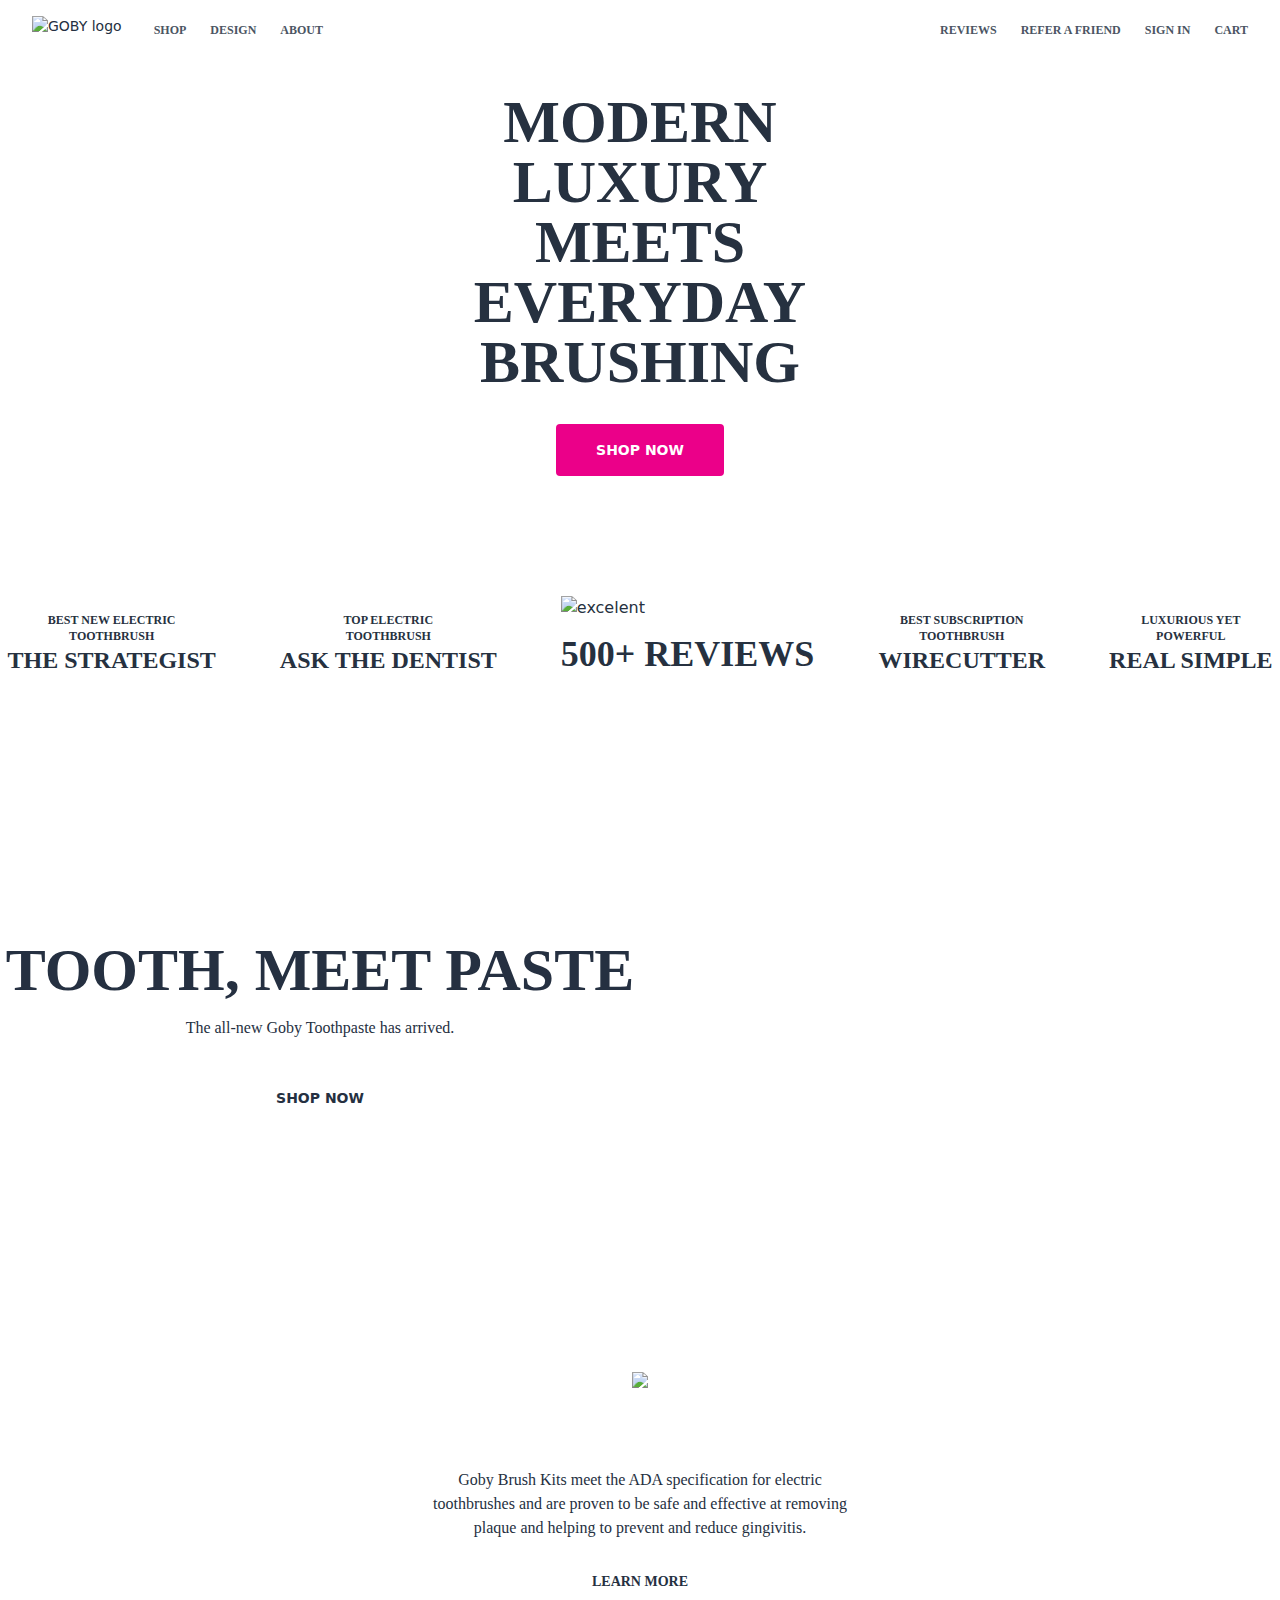
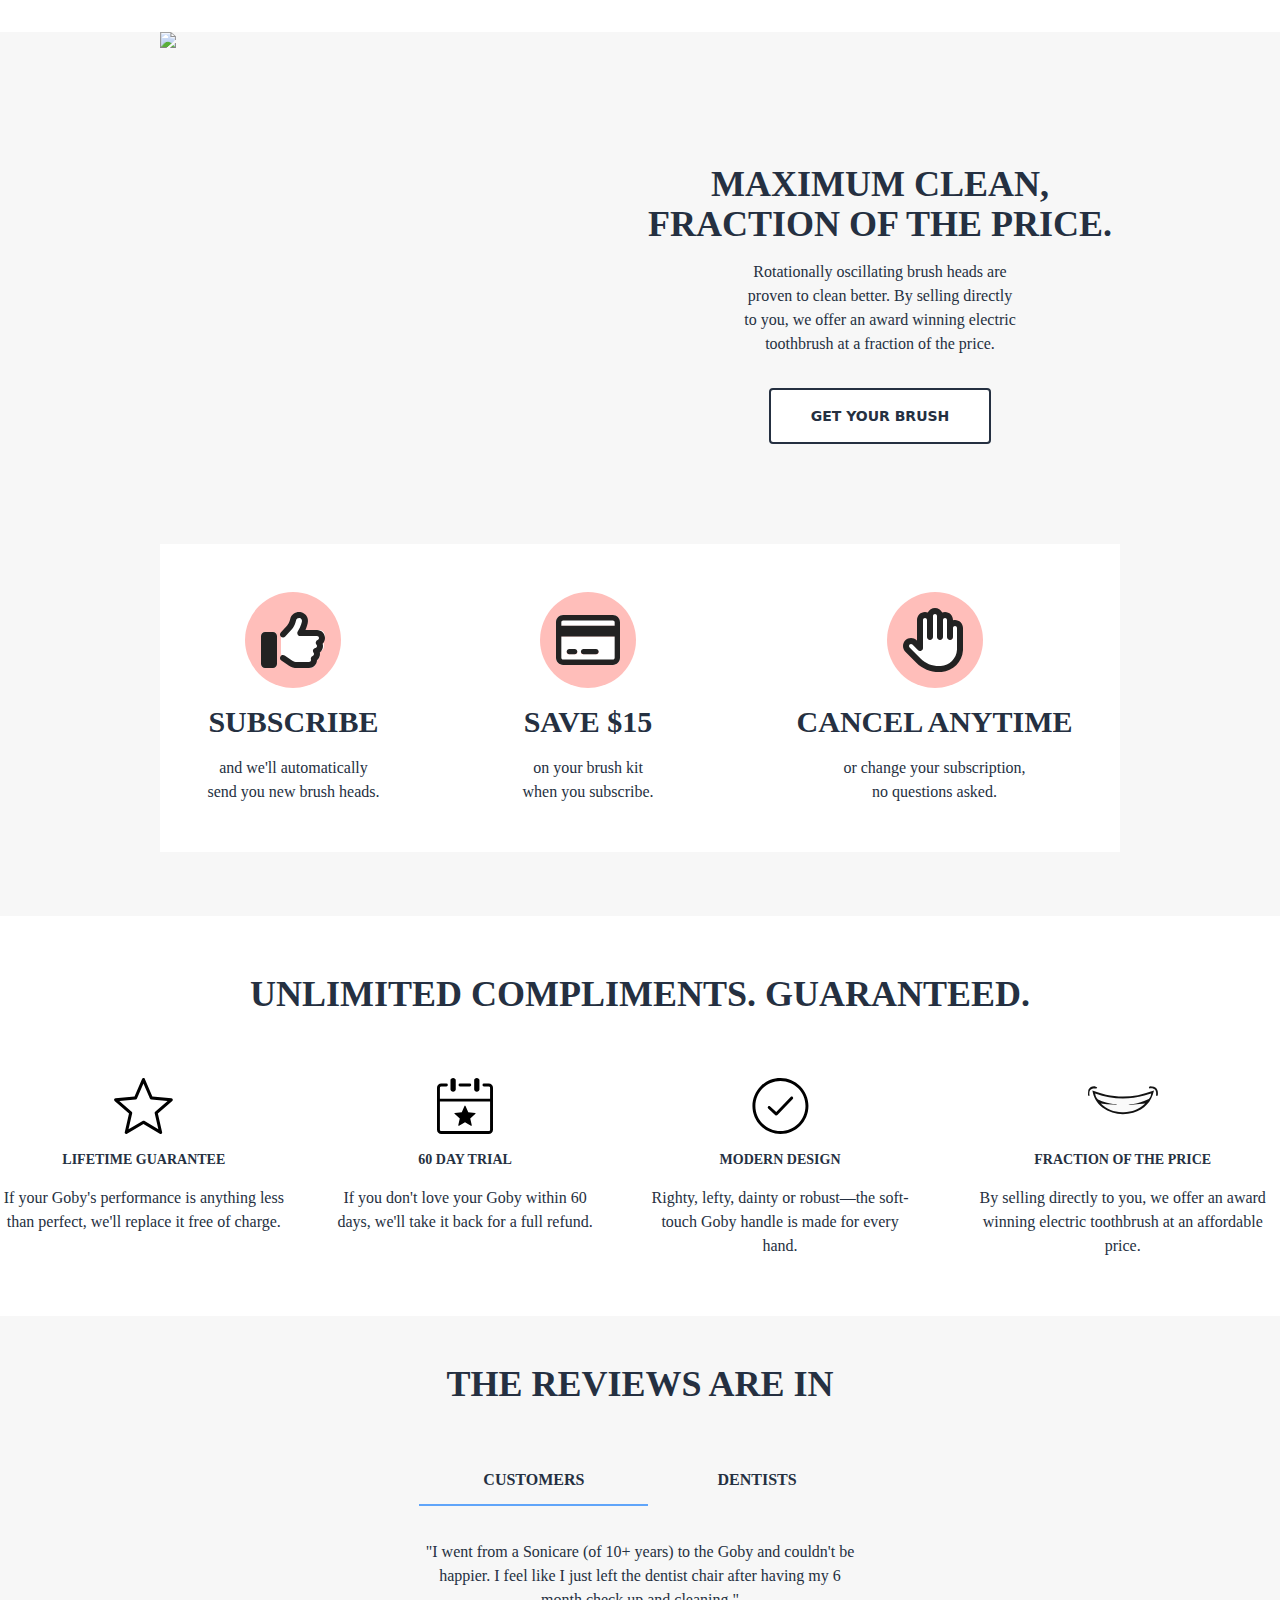
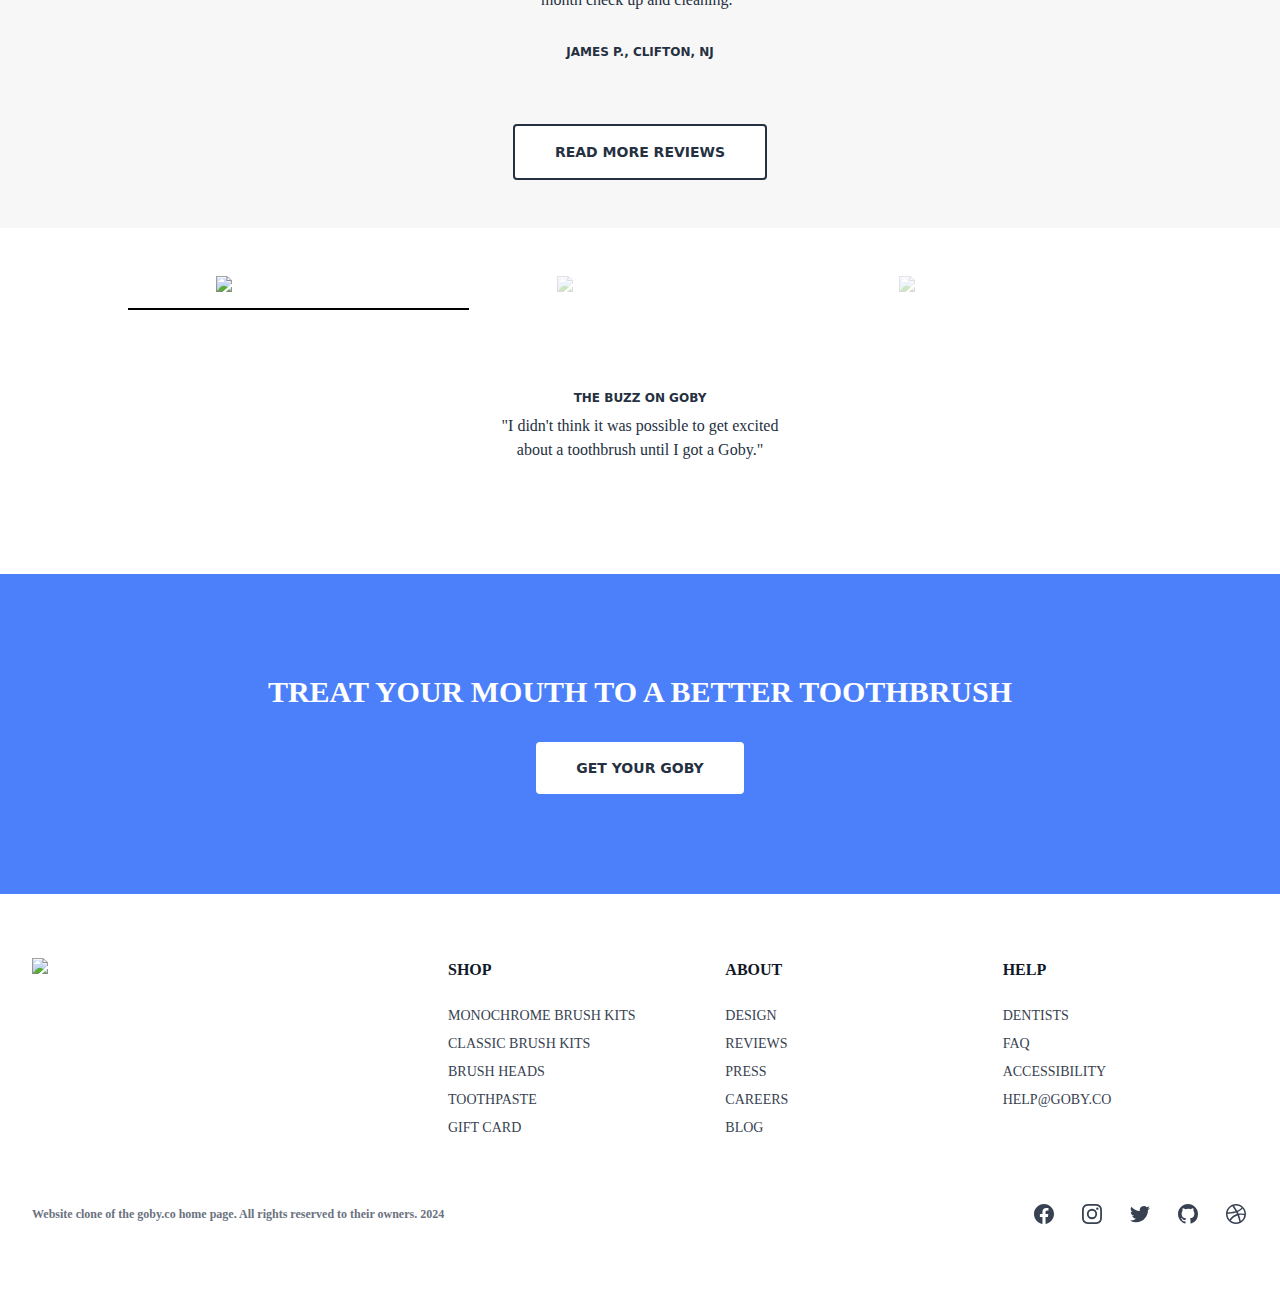
==== commit 9b470a18: "edit footer text" ====
--- a/index.html
+++ b/index.html
@@ -11,7 +11,7 @@
       <nav class="bg-white w-full md:static md:text-sm px-8">
         <div class="custom-screen items-center mx-auto md:flex space-x-8">
           <div class="flex items-center justify-between md:block">
-            <a href="https://www.goby.co/"><img class="h-7 my-4" src="/public/img/goby-logo.png" alt="GOBY logo" /></a>
+            <a href="https://www.goby.co/"><img class="h-7 my-4" src="public/img/goby-logo.png" alt="GOBY logo" /></a>
             <div class="md:hidden">
               <button role="button" aria-label="Open the menu" class="text-gray-500 hover:text-gray-800">
                 <svg
@@ -31,19 +31,19 @@
             <ul
               class="font-gotham text-xs text-gray-700 justify-end items-center space-y-6 md:flex md:space-x-6 md:space-y-0 md:text-gray-600 md:font-bold"
             >
-              <li class="duration-150 hover:text-gray-900"><a class="block" href="/#features">SHOP</a></li>
-              <li class="duration-150 hover:text-gray-900"><a class="block" href="/#features">DESIGN</a></li>
-              <li class="duration-150 hover:text-gray-900"><a class="block" href="/#toolkit">ABOUT</a></li>
+              <li class="duration-150 hover:text-gray-900"><a class="block" href="#features">SHOP</a></li>
+              <li class="duration-150 hover:text-gray-900"><a class="block" href="#features">DESIGN</a></li>
+              <li class="duration-150 hover:text-gray-900"><a class="block" href="#toolkit">ABOUT</a></li>
             </ul>
           </div>
           <div class="flex-1 pb-3 mt-8 md:pb-0 md:mt-0 md:block hidden">
             <ul
               class="font-gotham text-xs text-gray-700 justify-end items-center space-y-6 md:flex md:space-x-6 md:space-y-0 md:text-gray-600 md:font-bold"
             >
-              <li class="duration-150 hover:text-gray-900"><a class="block" href="/#features">REVIEWS</a></li>
-              <li class="duration-150 hover:text-gray-900"><a class="block" href="/#features">REFER A FRIEND</a></li>
-              <li class="duration-150 hover:text-gray-900"><a class="block" href="/#toolkit">SIGN IN</a></li>
-              <li class="duration-150 hover:text-gray-900"><a class="block" href="/#testimonials">CART</a></li>
+              <li class="duration-150 hover:text-gray-900"><a class="block" href="#features">REVIEWS</a></li>
+              <li class="duration-150 hover:text-gray-900"><a class="block" href="#features">REFER A FRIEND</a></li>
+              <li class="duration-150 hover:text-gray-900"><a class="block" href="#toolkit">SIGN IN</a></li>
+              <li class="duration-150 hover:text-gray-900"><a class="block" href="#testimonials">CART</a></li>
             </ul>
           </div>
         </div>
@@ -83,7 +83,7 @@
           <p class="font-gotham-cond font-bold text-2xl text-center">ASK THE DENTIST</p>
         </div>
         <div>
-          <img src="/public/img/stars.png" alt="excelent" class="h-[22px] mx-auto -mt-4 mb-4" />
+          <img src="public/img/stars.png" alt="excelent" class="h-[22px] mx-auto -mt-4 mb-4" />
           <p class="font-gotham-cond font-bold text-4xl text-center">500+ REVIEWS</p>
         </div>
         <div>
@@ -122,7 +122,7 @@
     <!-- 3 features -->
     <section>
       <div class="container mx-auto py-6 flex flex-col items-center justify-center">
-        <img class="h-20 m-4" src="/public/img/ada.png" />
+        <img class="h-20 m-4" src="public/img/ada.png" />
         <p class="text-base font-serif text-center">
           Goby Brush Kits meet the ADA specification for electric <br />
           toothbrushes and are proven to be safe and effective at removing <br />
@@ -136,7 +136,7 @@
       <div class="bg-[#f7f7f7]">
         <div class="w-[60rem] mx-auto pb-16">
           <div class="h-128 flex">
-            <img class="flex-1" src="/public/img/maxclean.jpg" />
+            <img class="flex-1" src="public/img/maxclean.jpg" />
             <div class="flex-1 mt-8 flex flex-col items-center justify-center">
               <p class="font-gotham-cond font-bold text-4xl text-center">
                 MAXIMUM CLEAN, <br />
@@ -435,7 +435,7 @@
         <div class="grid grid-cols-1 gap-8 lg:grid-cols-3">
           <div>
             <a href="https://www.goby.co/">
-              <img class="w-24" src="/public/img/goby-logo.png" />
+              <img class="w-24" src="public/img/goby-logo.png" />
             </a>
           </div>
 
@@ -518,7 +518,7 @@
 
         <div class="flex items-center justify-between">
           <p class="font-gotham font-bold text-xs text-gray-500">
-            Website clone of the goby.co home page .All rights reserved to their owners. 2024
+            Website clone of the goby.co home page. All rights reserved to their owners. 2024
           </p>
 
           <ul class="flex gap-6">
--- a/output.css
+++ b/output.css
@@ -1 +1 @@
-/*! tailwindcss v3.4.4 | MIT License | https://tailwindcss.com*/*,:after,:before{box-sizing:border-box;border:0 solid #e5e7eb}:after,:before{--tw-content:""}:host,html{line-height:1.5;-webkit-text-size-adjust:100%;-moz-tab-size:4;-o-tab-size:4;tab-size:4;font-family:ui-sans-serif,system-ui,sans-serif,Apple Color Emoji,Segoe UI Emoji,Segoe UI Symbol,Noto Color Emoji;font-feature-settings:normal;font-variation-settings:normal;-webkit-tap-highlight-color:transparent}body{margin:0;line-height:inherit}hr{height:0;color:inherit;border-top-width:1px}abbr:where([title]){-webkit-text-decoration:underline dotted;text-decoration:underline dotted}h1,h2,h3,h4,h5,h6{font-size:inherit;font-weight:inherit}a{color:inherit;text-decoration:inherit}b,strong{font-weight:bolder}code,kbd,pre,samp{font-family:ui-monospace,SFMono-Regular,Menlo,Monaco,Consolas,Liberation Mono,Courier New,monospace;font-feature-settings:normal;font-variation-settings:normal;font-size:1em}small{font-size:80%}sub,sup{font-size:75%;line-height:0;position:relative;vertical-align:initial}sub{bottom:-.25em}sup{top:-.5em}table{text-indent:0;border-color:inherit;border-collapse:collapse}button,input,optgroup,select,textarea{font-family:inherit;font-feature-settings:inherit;font-variation-settings:inherit;font-size:100%;font-weight:inherit;line-height:inherit;letter-spacing:inherit;color:inherit;margin:0;padding:0}button,select{text-transform:none}button,input:where([type=button]),input:where([type=reset]),input:where([type=submit]){-webkit-appearance:button;background-color:initial;background-image:none}:-moz-focusring{outline:auto}:-moz-ui-invalid{box-shadow:none}progress{vertical-align:initial}::-webkit-inner-spin-button,::-webkit-outer-spin-button{height:auto}[type=search]{-webkit-appearance:textfield;outline-offset:-2px}::-webkit-search-decoration{-webkit-appearance:none}::-webkit-file-upload-button{-webkit-appearance:button;font:inherit}summary{display:list-item}blockquote,dd,dl,figure,h1,h2,h3,h4,h5,h6,hr,p,pre{margin:0}fieldset{margin:0}fieldset,legend{padding:0}menu,ol,ul{list-style:none;margin:0;padding:0}dialog{padding:0}textarea{resize:vertical}input::-moz-placeholder,textarea::-moz-placeholder{opacity:1;color:#9ca3af}input::placeholder,textarea::placeholder{opacity:1;color:#9ca3af}[role=button],button{cursor:pointer}:disabled{cursor:default}audio,canvas,embed,iframe,img,object,svg,video{display:block;vertical-align:middle}img,video{max-width:100%;height:auto}[hidden]{display:none}@font-face{font-family:Gotham;font-weight:500;src:url("/public/fonts/Gotham/Gotham Book/Gotham Book.otf") format("opentype")}@font-face{font-family:Gotham;font-weight:700;src:url("/public/fonts/Gotham/Gotham Bold/Gotham Bold.otf") format("opentype")}@font-face{font-family:Gotham;font-weight:800;src:url("/public/fonts/Gotham/Gotham Black/Gotham Black.otf") format("opentype")}@font-face{font-family:Gotham Condensed;font-weight:700;src:url("/public/fonts/Gotham Condensed/Gotham Condensed Bold/Gotham Condensed Bold.otf") format("opentype")}*,::backdrop,:after,:before{--tw-border-spacing-x:0;--tw-border-spacing-y:0;--tw-translate-x:0;--tw-translate-y:0;--tw-rotate:0;--tw-skew-x:0;--tw-skew-y:0;--tw-scale-x:1;--tw-scale-y:1;--tw-pan-x: ;--tw-pan-y: ;--tw-pinch-zoom: ;--tw-scroll-snap-strictness:proximity;--tw-gradient-from-position: ;--tw-gradient-via-position: ;--tw-gradient-to-position: ;--tw-ordinal: ;--tw-slashed-zero: ;--tw-numeric-figure: ;--tw-numeric-spacing: ;--tw-numeric-fraction: ;--tw-ring-inset: ;--tw-ring-offset-width:0px;--tw-ring-offset-color:#fff;--tw-ring-color:#3b82f680;--tw-ring-offset-shadow:0 0 #0000;--tw-ring-shadow:0 0 #0000;--tw-shadow:0 0 #0000;--tw-shadow-colored:0 0 #0000;--tw-blur: ;--tw-brightness: ;--tw-contrast: ;--tw-grayscale: ;--tw-hue-rotate: ;--tw-invert: ;--tw-saturate: ;--tw-sepia: ;--tw-drop-shadow: ;--tw-backdrop-blur: ;--tw-backdrop-brightness: ;--tw-backdrop-contrast: ;--tw-backdrop-grayscale: ;--tw-backdrop-hue-rotate: ;--tw-backdrop-invert: ;--tw-backdrop-opacity: ;--tw-backdrop-saturate: ;--tw-backdrop-sepia: ;--tw-contain-size: ;--tw-contain-layout: ;--tw-contain-paint: ;--tw-contain-style: }.container{width:100%}@media (min-width:640px){.container{max-width:640px}}@media (min-width:768px){.container{max-width:768px}}@media (min-width:1024px){.container{max-width:1024px}}@media (min-width:1280px){.container{max-width:1280px}}@media (min-width:1536px){.container{max-width:1536px}}.sr-only{position:absolute;width:1px;height:1px;padding:0;margin:-1px;overflow:hidden;clip:rect(0,0,0,0);white-space:nowrap;border-width:0}.static{position:static}.absolute{position:absolute}.relative{position:relative}.m-4{margin:1rem}.mx-auto{margin-left:auto;margin-right:auto}.my-4{margin-top:1rem;margin-bottom:1rem}.my-auto{margin-top:auto;margin-bottom:auto}.-mt-4{margin-top:-1rem}.mb-12{margin-bottom:3rem}.mb-4{margin-bottom:1rem}.mt-12{margin-top:3rem}.mt-16{margin-top:4rem}.mt-2{margin-top:.5rem}.mt-20{margin-top:5rem}.mt-4{margin-top:1rem}.mt-6{margin-top:1.5rem}.mt-8{margin-top:2rem}.block{display:block}.flex{display:flex}.grid{display:grid}.hidden{display:none}.h-128{height:32rem}.h-14{height:3.5rem}.h-16{height:4rem}.h-20{height:5rem}.h-24{height:6rem}.h-6{height:1.5rem}.h-7{height:1.75rem}.h-80{height:20rem}.h-96{height:24rem}.h-\[22px\]{height:22px}.h-\[400px\]{height:400px}.h-\[600px\]{height:600px}.h-full{height:100%}.w-14{width:3.5rem}.w-16{width:4rem}.w-24{width:6rem}.w-6{width:1.5rem}.w-\[60rem\]{width:60rem}.w-\[64rem\]{width:64rem}.w-full{width:100%}.max-w-screen-xl{max-width:1280px}.flex-1{flex:1 1 0%}.grid-cols-1{grid-template-columns:repeat(1,minmax(0,1fr))}.flex-row{flex-direction:row}.flex-col{flex-direction:column}.items-start{align-items:flex-start}.items-center{align-items:center}.items-stretch{align-items:stretch}.justify-end{justify-content:flex-end}.justify-center{justify-content:center}.justify-between{justify-content:space-between}.justify-around{justify-content:space-around}.gap-6{gap:1.5rem}.gap-8{gap:2rem}.space-x-12>:not([hidden])~:not([hidden]){--tw-space-x-reverse:0;margin-right:calc(3rem*var(--tw-space-x-reverse));margin-left:calc(3rem*(1 - var(--tw-space-x-reverse)))}.space-x-16>:not([hidden])~:not([hidden]){--tw-space-x-reverse:0;margin-right:calc(4rem*var(--tw-space-x-reverse));margin-left:calc(4rem*(1 - var(--tw-space-x-reverse)))}.space-x-8>:not([hidden])~:not([hidden]){--tw-space-x-reverse:0;margin-right:calc(2rem*var(--tw-space-x-reverse));margin-left:calc(2rem*(1 - var(--tw-space-x-reverse)))}.space-y-2>:not([hidden])~:not([hidden]){--tw-space-y-reverse:0;margin-top:calc(.5rem*(1 - var(--tw-space-y-reverse)));margin-bottom:calc(.5rem*var(--tw-space-y-reverse))}.space-y-6>:not([hidden])~:not([hidden]){--tw-space-y-reverse:0;margin-top:calc(1.5rem*(1 - var(--tw-space-y-reverse)));margin-bottom:calc(1.5rem*var(--tw-space-y-reverse))}.space-y-8>:not([hidden])~:not([hidden]){--tw-space-y-reverse:0;margin-top:calc(2rem*(1 - var(--tw-space-y-reverse)));margin-bottom:calc(2rem*var(--tw-space-y-reverse))}.rounded{border-radius:.25rem}.rounded-full{border-radius:9999px}.border-2{border-width:2px}.border-b-2{border-bottom-width:2px}.border-secondary-button-hover{--tw-border-opacity:1;border-color:rgb(37 48 65/var(--tw-border-opacity))}.border-b-black{--tw-border-opacity:1;border-bottom-color:rgb(0 0 0/var(--tw-border-opacity))}.border-b-blue-400{--tw-border-opacity:1;border-bottom-color:rgb(96 165 250/var(--tw-border-opacity))}.border-b-white{--tw-border-opacity:1;border-bottom-color:rgb(255 255 255/var(--tw-border-opacity))}.bg-\[\#4c80fa\]{--tw-bg-opacity:1;background-color:rgb(76 128 250/var(--tw-bg-opacity))}.bg-\[\#f7f7f7\]{--tw-bg-opacity:1;background-color:rgb(247 247 247/var(--tw-bg-opacity))}.bg-\[\#ffbeba\]{--tw-bg-opacity:1;background-color:rgb(255 190 186/var(--tw-bg-opacity))}.bg-primary-button{--tw-bg-opacity:1;background-color:rgb(235 0 137/var(--tw-bg-opacity))}.bg-white{--tw-bg-opacity:1;background-color:rgb(255 255 255/var(--tw-bg-opacity))}.bg-hero{background-image:url(/public/img/hero.jpg)}.bg-testimonials-left{background-image:url(/public/img/testimonials-bg-left.png)}.bg-testimonials-right{background-image:url(/public/img/testimonials-bg-right.png)}.bg-toothpaste{background-image:url(/public/img/toothpaste.jpg)}.bg-contain{background-size:contain}.bg-cover{background-size:cover}.bg-center{background-position:50%}.bg-left{background-position:0}.bg-right{background-position:100%}.bg-no-repeat{background-repeat:no-repeat}.px-10{padding-left:2.5rem;padding-right:2.5rem}.px-16{padding-left:4rem;padding-right:4rem}.px-4{padding-left:1rem;padding-right:1rem}.px-8{padding-left:2rem;padding-right:2rem}.px-\[88px\]{padding-left:88px;padding-right:88px}.py-12{padding-top:3rem;padding-bottom:3rem}.py-16{padding-top:4rem;padding-bottom:4rem}.py-4{padding-top:1rem;padding-bottom:1rem}.py-6{padding-top:1.5rem;padding-bottom:1.5rem}.pb-14{padding-bottom:3.5rem}.pb-16{padding-bottom:4rem}.pb-3{padding-bottom:.75rem}.pt-10{padding-top:2.5rem}.pt-16{padding-top:4rem}.pt-4{padding-top:1rem}.pt-8{padding-top:2rem}.text-center{text-align:center}.font-gotham{font-family:Gotham}.font-gotham-cond{font-family:Gotham Condensed}.font-serif{font-family:ui-serif,Georgia,Cambria,Times New Roman,Times,serif}.text-2xl{font-size:1.5rem;line-height:2rem}.text-3xl{font-size:1.875rem;line-height:2.25rem}.text-4xl{font-size:2.25rem;line-height:2.5rem}.text-6xl{font-size:3.75rem;line-height:1}.text-base{font-size:1rem;line-height:1.5rem}.text-sm{font-size:.875rem;line-height:1.25rem}.text-xs{font-size:.75rem;line-height:1rem}.font-bold{font-weight:700}.font-extrabold{font-weight:800}.uppercase{text-transform:uppercase}.text-\[\#253041\]{--tw-text-opacity:1;color:rgb(37 48 65/var(--tw-text-opacity))}.text-\[\#263140\]{--tw-text-opacity:1;color:rgb(38 49 64/var(--tw-text-opacity))}.text-gray-500{--tw-text-opacity:1;color:rgb(107 114 128/var(--tw-text-opacity))}.text-gray-700{--tw-text-opacity:1;color:rgb(55 65 81/var(--tw-text-opacity))}.text-gray-900{--tw-text-opacity:1;color:rgb(17 24 39/var(--tw-text-opacity))}.text-secondary-button-hover{--tw-text-opacity:1;color:rgb(37 48 65/var(--tw-text-opacity))}.text-white{--tw-text-opacity:1;color:rgb(255 255 255/var(--tw-text-opacity))}.opacity-30{opacity:.3}.transition{transition-property:color,background-color,border-color,text-decoration-color,fill,stroke,opacity,box-shadow,transform,filter,-webkit-backdrop-filter;transition-property:color,background-color,border-color,text-decoration-color,fill,stroke,opacity,box-shadow,transform,filter,backdrop-filter;transition-property:color,background-color,border-color,text-decoration-color,fill,stroke,opacity,box-shadow,transform,filter,backdrop-filter,-webkit-backdrop-filter;transition-timing-function:cubic-bezier(.4,0,.2,1)}.duration-150,.transition{transition-duration:.15s}.hover\:border-b-2:hover{border-bottom-width:2px}.hover\:border-b-blue-400:hover{--tw-border-opacity:1;border-bottom-color:rgb(96 165 250/var(--tw-border-opacity))}.hover\:border-b-gray-300:hover{--tw-border-opacity:1;border-bottom-color:rgb(209 213 219/var(--tw-border-opacity))}.hover\:bg-primary-button-hover:hover{--tw-bg-opacity:1;background-color:rgb(188 0 110/var(--tw-bg-opacity))}.hover\:bg-secondary-button-hover:hover{--tw-bg-opacity:1;background-color:rgb(37 48 65/var(--tw-bg-opacity))}.hover\:text-gray-800:hover{--tw-text-opacity:1;color:rgb(31 41 55/var(--tw-text-opacity))}.hover\:text-gray-900:hover{--tw-text-opacity:1;color:rgb(17 24 39/var(--tw-text-opacity))}.hover\:text-white:hover{--tw-text-opacity:1;color:rgb(255 255 255/var(--tw-text-opacity))}.hover\:opacity-75:hover{opacity:.75}@media (min-width:640px){.sm\:grid-cols-3{grid-template-columns:repeat(3,minmax(0,1fr))}.sm\:px-6{padding-left:1.5rem;padding-right:1.5rem}}@media (min-width:768px){.md\:static{position:static}.md\:mt-0{margin-top:0}.md\:block{display:block}.md\:flex{display:flex}.md\:hidden{display:none}.md\:space-x-6>:not([hidden])~:not([hidden]){--tw-space-x-reverse:0;margin-right:calc(1.5rem*var(--tw-space-x-reverse));margin-left:calc(1.5rem*(1 - var(--tw-space-x-reverse)))}.md\:space-y-0>:not([hidden])~:not([hidden]){--tw-space-y-reverse:0;margin-top:calc(0px*(1 - var(--tw-space-y-reverse)));margin-bottom:calc(0px*var(--tw-space-y-reverse))}.md\:pb-0{padding-bottom:0}.md\:text-sm{font-size:.875rem;line-height:1.25rem}.md\:font-bold{font-weight:700}.md\:text-gray-600{--tw-text-opacity:1;color:rgb(75 85 99/var(--tw-text-opacity))}}@media (min-width:1024px){.lg\:col-span-2{grid-column:span 2/span 2}.lg\:grid-cols-3{grid-template-columns:repeat(3,minmax(0,1fr))}.lg\:space-y-16>:not([hidden])~:not([hidden]){--tw-space-y-reverse:0;margin-top:calc(4rem*(1 - var(--tw-space-y-reverse)));margin-bottom:calc(4rem*var(--tw-space-y-reverse))}.lg\:px-8{padding-left:2rem;padding-right:2rem}}+/*! tailwindcss v3.4.4 | MIT License | https://tailwindcss.com*/*,:after,:before{box-sizing:border-box;border:0 solid #e5e7eb}:after,:before{--tw-content:""}:host,html{line-height:1.5;-webkit-text-size-adjust:100%;-moz-tab-size:4;-o-tab-size:4;tab-size:4;font-family:ui-sans-serif,system-ui,sans-serif,Apple Color Emoji,Segoe UI Emoji,Segoe UI Symbol,Noto Color Emoji;font-feature-settings:normal;font-variation-settings:normal;-webkit-tap-highlight-color:transparent}body{margin:0;line-height:inherit}hr{height:0;color:inherit;border-top-width:1px}abbr:where([title]){-webkit-text-decoration:underline dotted;text-decoration:underline dotted}h1,h2,h3,h4,h5,h6{font-size:inherit;font-weight:inherit}a{color:inherit;text-decoration:inherit}b,strong{font-weight:bolder}code,kbd,pre,samp{font-family:ui-monospace,SFMono-Regular,Menlo,Monaco,Consolas,Liberation Mono,Courier New,monospace;font-feature-settings:normal;font-variation-settings:normal;font-size:1em}small{font-size:80%}sub,sup{font-size:75%;line-height:0;position:relative;vertical-align:initial}sub{bottom:-.25em}sup{top:-.5em}table{text-indent:0;border-color:inherit;border-collapse:collapse}button,input,optgroup,select,textarea{font-family:inherit;font-feature-settings:inherit;font-variation-settings:inherit;font-size:100%;font-weight:inherit;line-height:inherit;letter-spacing:inherit;color:inherit;margin:0;padding:0}button,select{text-transform:none}button,input:where([type=button]),input:where([type=reset]),input:where([type=submit]){-webkit-appearance:button;background-color:initial;background-image:none}:-moz-focusring{outline:auto}:-moz-ui-invalid{box-shadow:none}progress{vertical-align:initial}::-webkit-inner-spin-button,::-webkit-outer-spin-button{height:auto}[type=search]{-webkit-appearance:textfield;outline-offset:-2px}::-webkit-search-decoration{-webkit-appearance:none}::-webkit-file-upload-button{-webkit-appearance:button;font:inherit}summary{display:list-item}blockquote,dd,dl,figure,h1,h2,h3,h4,h5,h6,hr,p,pre{margin:0}fieldset{margin:0}fieldset,legend{padding:0}menu,ol,ul{list-style:none;margin:0;padding:0}dialog{padding:0}textarea{resize:vertical}input::-moz-placeholder,textarea::-moz-placeholder{opacity:1;color:#9ca3af}input::placeholder,textarea::placeholder{opacity:1;color:#9ca3af}[role=button],button{cursor:pointer}:disabled{cursor:default}audio,canvas,embed,iframe,img,object,svg,video{display:block;vertical-align:middle}img,video{max-width:100%;height:auto}[hidden]{display:none}@font-face{font-family:Gotham;font-weight:500;src:url("public/fonts/Gotham/Gotham Book/Gotham Book.otf") format("opentype")}@font-face{font-family:Gotham;font-weight:700;src:url("public/fonts/Gotham/Gotham Bold/Gotham Bold.otf") format("opentype")}@font-face{font-family:Gotham;font-weight:800;src:url("public/fonts/Gotham/Gotham Black/Gotham Black.otf") format("opentype")}@font-face{font-family:Gotham Condensed;font-weight:700;src:url("public/fonts/Gotham Condensed/Gotham Condensed Bold/Gotham Condensed Bold.otf") format("opentype")}*,::backdrop,:after,:before{--tw-border-spacing-x:0;--tw-border-spacing-y:0;--tw-translate-x:0;--tw-translate-y:0;--tw-rotate:0;--tw-skew-x:0;--tw-skew-y:0;--tw-scale-x:1;--tw-scale-y:1;--tw-pan-x: ;--tw-pan-y: ;--tw-pinch-zoom: ;--tw-scroll-snap-strictness:proximity;--tw-gradient-from-position: ;--tw-gradient-via-position: ;--tw-gradient-to-position: ;--tw-ordinal: ;--tw-slashed-zero: ;--tw-numeric-figure: ;--tw-numeric-spacing: ;--tw-numeric-fraction: ;--tw-ring-inset: ;--tw-ring-offset-width:0px;--tw-ring-offset-color:#fff;--tw-ring-color:#3b82f680;--tw-ring-offset-shadow:0 0 #0000;--tw-ring-shadow:0 0 #0000;--tw-shadow:0 0 #0000;--tw-shadow-colored:0 0 #0000;--tw-blur: ;--tw-brightness: ;--tw-contrast: ;--tw-grayscale: ;--tw-hue-rotate: ;--tw-invert: ;--tw-saturate: ;--tw-sepia: ;--tw-drop-shadow: ;--tw-backdrop-blur: ;--tw-backdrop-brightness: ;--tw-backdrop-contrast: ;--tw-backdrop-grayscale: ;--tw-backdrop-hue-rotate: ;--tw-backdrop-invert: ;--tw-backdrop-opacity: ;--tw-backdrop-saturate: ;--tw-backdrop-sepia: ;--tw-contain-size: ;--tw-contain-layout: ;--tw-contain-paint: ;--tw-contain-style: }.container{width:100%}@media (min-width:640px){.container{max-width:640px}}@media (min-width:768px){.container{max-width:768px}}@media (min-width:1024px){.container{max-width:1024px}}@media (min-width:1280px){.container{max-width:1280px}}@media (min-width:1536px){.container{max-width:1536px}}.sr-only{position:absolute;width:1px;height:1px;padding:0;margin:-1px;overflow:hidden;clip:rect(0,0,0,0);white-space:nowrap;border-width:0}.static{position:static}.absolute{position:absolute}.relative{position:relative}.m-4{margin:1rem}.mx-auto{margin-left:auto;margin-right:auto}.my-4{margin-top:1rem;margin-bottom:1rem}.my-auto{margin-top:auto;margin-bottom:auto}.-mt-4{margin-top:-1rem}.mb-12{margin-bottom:3rem}.mb-4{margin-bottom:1rem}.mt-12{margin-top:3rem}.mt-16{margin-top:4rem}.mt-2{margin-top:.5rem}.mt-20{margin-top:5rem}.mt-4{margin-top:1rem}.mt-6{margin-top:1.5rem}.mt-8{margin-top:2rem}.block{display:block}.flex{display:flex}.grid{display:grid}.hidden{display:none}.h-128{height:32rem}.h-14{height:3.5rem}.h-16{height:4rem}.h-20{height:5rem}.h-24{height:6rem}.h-6{height:1.5rem}.h-7{height:1.75rem}.h-80{height:20rem}.h-96{height:24rem}.h-\[22px\]{height:22px}.h-\[400px\]{height:400px}.h-\[600px\]{height:600px}.h-full{height:100%}.w-14{width:3.5rem}.w-16{width:4rem}.w-24{width:6rem}.w-6{width:1.5rem}.w-\[60rem\]{width:60rem}.w-\[64rem\]{width:64rem}.w-full{width:100%}.max-w-screen-xl{max-width:1280px}.flex-1{flex:1 1 0%}.grid-cols-1{grid-template-columns:repeat(1,minmax(0,1fr))}.flex-row{flex-direction:row}.flex-col{flex-direction:column}.items-start{align-items:flex-start}.items-center{align-items:center}.items-stretch{align-items:stretch}.justify-end{justify-content:flex-end}.justify-center{justify-content:center}.justify-between{justify-content:space-between}.justify-around{justify-content:space-around}.gap-6{gap:1.5rem}.gap-8{gap:2rem}.space-x-12>:not([hidden])~:not([hidden]){--tw-space-x-reverse:0;margin-right:calc(3rem*var(--tw-space-x-reverse));margin-left:calc(3rem*(1 - var(--tw-space-x-reverse)))}.space-x-16>:not([hidden])~:not([hidden]){--tw-space-x-reverse:0;margin-right:calc(4rem*var(--tw-space-x-reverse));margin-left:calc(4rem*(1 - var(--tw-space-x-reverse)))}.space-x-8>:not([hidden])~:not([hidden]){--tw-space-x-reverse:0;margin-right:calc(2rem*var(--tw-space-x-reverse));margin-left:calc(2rem*(1 - var(--tw-space-x-reverse)))}.space-y-2>:not([hidden])~:not([hidden]){--tw-space-y-reverse:0;margin-top:calc(.5rem*(1 - var(--tw-space-y-reverse)));margin-bottom:calc(.5rem*var(--tw-space-y-reverse))}.space-y-6>:not([hidden])~:not([hidden]){--tw-space-y-reverse:0;margin-top:calc(1.5rem*(1 - var(--tw-space-y-reverse)));margin-bottom:calc(1.5rem*var(--tw-space-y-reverse))}.space-y-8>:not([hidden])~:not([hidden]){--tw-space-y-reverse:0;margin-top:calc(2rem*(1 - var(--tw-space-y-reverse)));margin-bottom:calc(2rem*var(--tw-space-y-reverse))}.rounded{border-radius:.25rem}.rounded-full{border-radius:9999px}.border-2{border-width:2px}.border-b-2{border-bottom-width:2px}.border-secondary-button-hover{--tw-border-opacity:1;border-color:rgb(37 48 65/var(--tw-border-opacity))}.border-b-black{--tw-border-opacity:1;border-bottom-color:rgb(0 0 0/var(--tw-border-opacity))}.border-b-blue-400{--tw-border-opacity:1;border-bottom-color:rgb(96 165 250/var(--tw-border-opacity))}.border-b-white{--tw-border-opacity:1;border-bottom-color:rgb(255 255 255/var(--tw-border-opacity))}.bg-\[\#4c80fa\]{--tw-bg-opacity:1;background-color:rgb(76 128 250/var(--tw-bg-opacity))}.bg-\[\#f7f7f7\]{--tw-bg-opacity:1;background-color:rgb(247 247 247/var(--tw-bg-opacity))}.bg-\[\#ffbeba\]{--tw-bg-opacity:1;background-color:rgb(255 190 186/var(--tw-bg-opacity))}.bg-primary-button{--tw-bg-opacity:1;background-color:rgb(235 0 137/var(--tw-bg-opacity))}.bg-white{--tw-bg-opacity:1;background-color:rgb(255 255 255/var(--tw-bg-opacity))}.bg-hero{background-image:url(/public/img/hero.jpg)}.bg-testimonials-left{background-image:url(/public/img/testimonials-bg-left.png)}.bg-testimonials-right{background-image:url(/public/img/testimonials-bg-right.png)}.bg-toothpaste{background-image:url(/public/img/toothpaste.jpg)}.bg-contain{background-size:contain}.bg-cover{background-size:cover}.bg-center{background-position:50%}.bg-left{background-position:0}.bg-right{background-position:100%}.bg-no-repeat{background-repeat:no-repeat}.px-10{padding-left:2.5rem;padding-right:2.5rem}.px-16{padding-left:4rem;padding-right:4rem}.px-4{padding-left:1rem;padding-right:1rem}.px-8{padding-left:2rem;padding-right:2rem}.px-\[88px\]{padding-left:88px;padding-right:88px}.py-12{padding-top:3rem;padding-bottom:3rem}.py-16{padding-top:4rem;padding-bottom:4rem}.py-4{padding-top:1rem;padding-bottom:1rem}.py-6{padding-top:1.5rem;padding-bottom:1.5rem}.pb-14{padding-bottom:3.5rem}.pb-16{padding-bottom:4rem}.pb-3{padding-bottom:.75rem}.pt-10{padding-top:2.5rem}.pt-16{padding-top:4rem}.pt-4{padding-top:1rem}.pt-8{padding-top:2rem}.text-center{text-align:center}.font-gotham{font-family:Gotham}.font-gotham-cond{font-family:Gotham Condensed}.font-serif{font-family:ui-serif,Georgia,Cambria,Times New Roman,Times,serif}.text-2xl{font-size:1.5rem;line-height:2rem}.text-3xl{font-size:1.875rem;line-height:2.25rem}.text-4xl{font-size:2.25rem;line-height:2.5rem}.text-6xl{font-size:3.75rem;line-height:1}.text-base{font-size:1rem;line-height:1.5rem}.text-sm{font-size:.875rem;line-height:1.25rem}.text-xs{font-size:.75rem;line-height:1rem}.font-bold{font-weight:700}.font-extrabold{font-weight:800}.uppercase{text-transform:uppercase}.text-\[\#253041\]{--tw-text-opacity:1;color:rgb(37 48 65/var(--tw-text-opacity))}.text-\[\#263140\]{--tw-text-opacity:1;color:rgb(38 49 64/var(--tw-text-opacity))}.text-gray-500{--tw-text-opacity:1;color:rgb(107 114 128/var(--tw-text-opacity))}.text-gray-700{--tw-text-opacity:1;color:rgb(55 65 81/var(--tw-text-opacity))}.text-gray-900{--tw-text-opacity:1;color:rgb(17 24 39/var(--tw-text-opacity))}.text-secondary-button-hover{--tw-text-opacity:1;color:rgb(37 48 65/var(--tw-text-opacity))}.text-white{--tw-text-opacity:1;color:rgb(255 255 255/var(--tw-text-opacity))}.opacity-30{opacity:.3}.transition{transition-property:color,background-color,border-color,text-decoration-color,fill,stroke,opacity,box-shadow,transform,filter,-webkit-backdrop-filter;transition-property:color,background-color,border-color,text-decoration-color,fill,stroke,opacity,box-shadow,transform,filter,backdrop-filter;transition-property:color,background-color,border-color,text-decoration-color,fill,stroke,opacity,box-shadow,transform,filter,backdrop-filter,-webkit-backdrop-filter;transition-timing-function:cubic-bezier(.4,0,.2,1)}.duration-150,.transition{transition-duration:.15s}.hover\:border-b-2:hover{border-bottom-width:2px}.hover\:border-b-blue-400:hover{--tw-border-opacity:1;border-bottom-color:rgb(96 165 250/var(--tw-border-opacity))}.hover\:border-b-gray-300:hover{--tw-border-opacity:1;border-bottom-color:rgb(209 213 219/var(--tw-border-opacity))}.hover\:bg-primary-button-hover:hover{--tw-bg-opacity:1;background-color:rgb(188 0 110/var(--tw-bg-opacity))}.hover\:bg-secondary-button-hover:hover{--tw-bg-opacity:1;background-color:rgb(37 48 65/var(--tw-bg-opacity))}.hover\:text-gray-800:hover{--tw-text-opacity:1;color:rgb(31 41 55/var(--tw-text-opacity))}.hover\:text-gray-900:hover{--tw-text-opacity:1;color:rgb(17 24 39/var(--tw-text-opacity))}.hover\:text-white:hover{--tw-text-opacity:1;color:rgb(255 255 255/var(--tw-text-opacity))}.hover\:opacity-75:hover{opacity:.75}@media (min-width:640px){.sm\:grid-cols-3{grid-template-columns:repeat(3,minmax(0,1fr))}.sm\:px-6{padding-left:1.5rem;padding-right:1.5rem}}@media (min-width:768px){.md\:static{position:static}.md\:mt-0{margin-top:0}.md\:block{display:block}.md\:flex{display:flex}.md\:hidden{display:none}.md\:space-x-6>:not([hidden])~:not([hidden]){--tw-space-x-reverse:0;margin-right:calc(1.5rem*var(--tw-space-x-reverse));margin-left:calc(1.5rem*(1 - var(--tw-space-x-reverse)))}.md\:space-y-0>:not([hidden])~:not([hidden]){--tw-space-y-reverse:0;margin-top:calc(0px*(1 - var(--tw-space-y-reverse)));margin-bottom:calc(0px*var(--tw-space-y-reverse))}.md\:pb-0{padding-bottom:0}.md\:text-sm{font-size:.875rem;line-height:1.25rem}.md\:font-bold{font-weight:700}.md\:text-gray-600{--tw-text-opacity:1;color:rgb(75 85 99/var(--tw-text-opacity))}}@media (min-width:1024px){.lg\:col-span-2{grid-column:span 2/span 2}.lg\:grid-cols-3{grid-template-columns:repeat(3,minmax(0,1fr))}.lg\:space-y-16>:not([hidden])~:not([hidden]){--tw-space-y-reverse:0;margin-top:calc(4rem*(1 - var(--tw-space-y-reverse)));margin-bottom:calc(4rem*var(--tw-space-y-reverse))}.lg\:px-8{padding-left:2rem;padding-right:2rem}}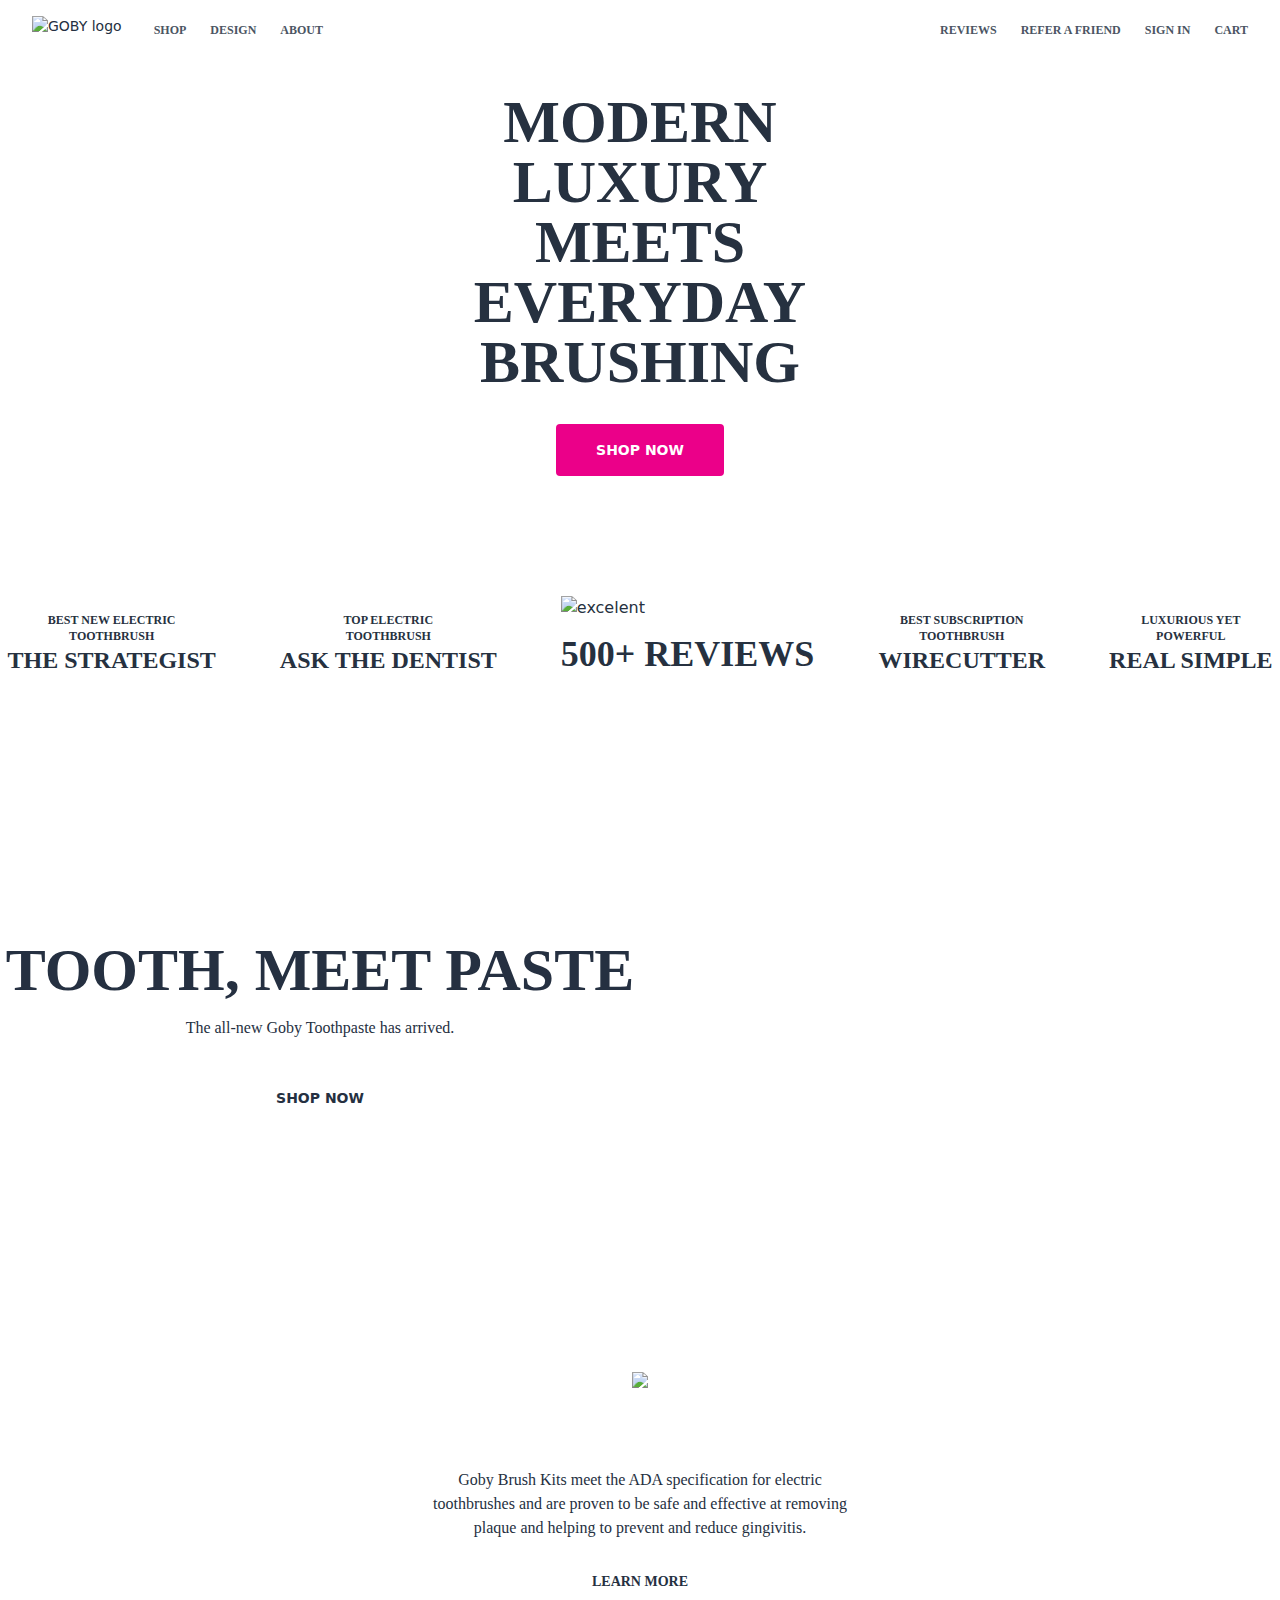
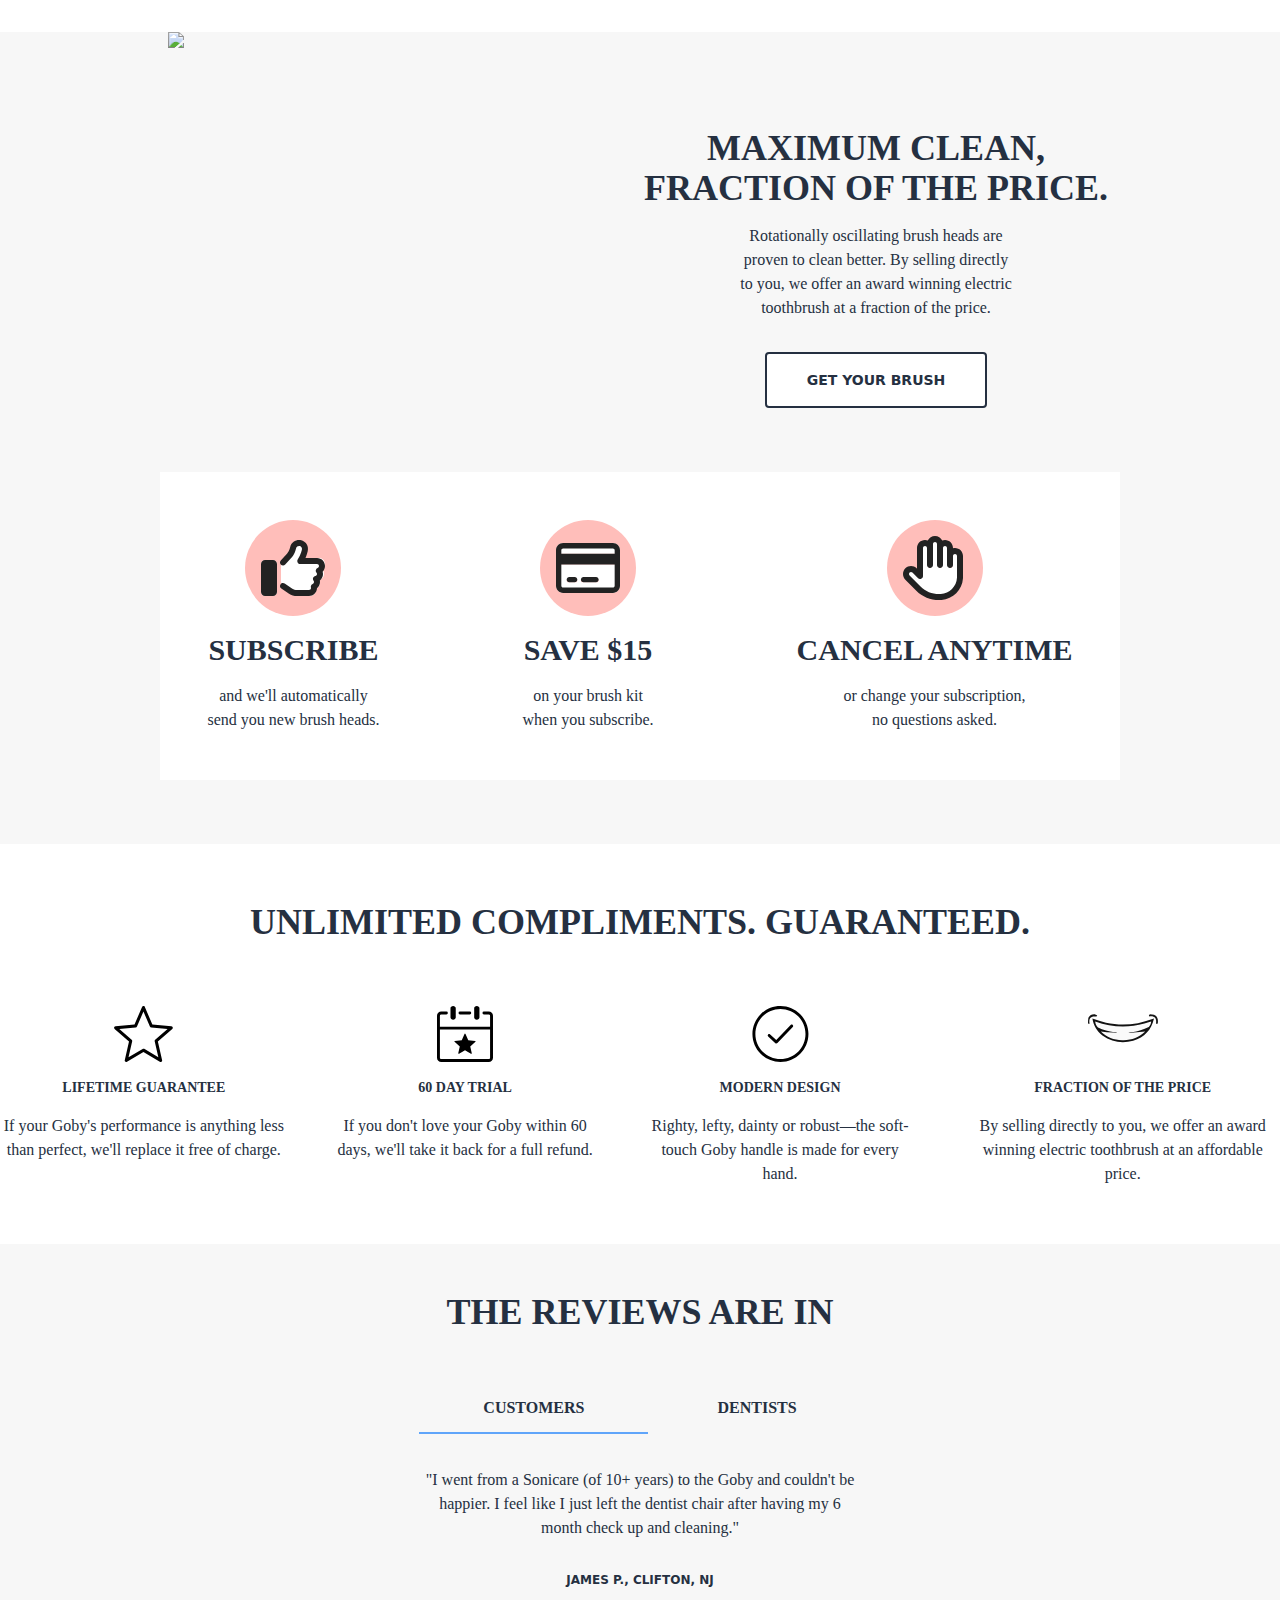
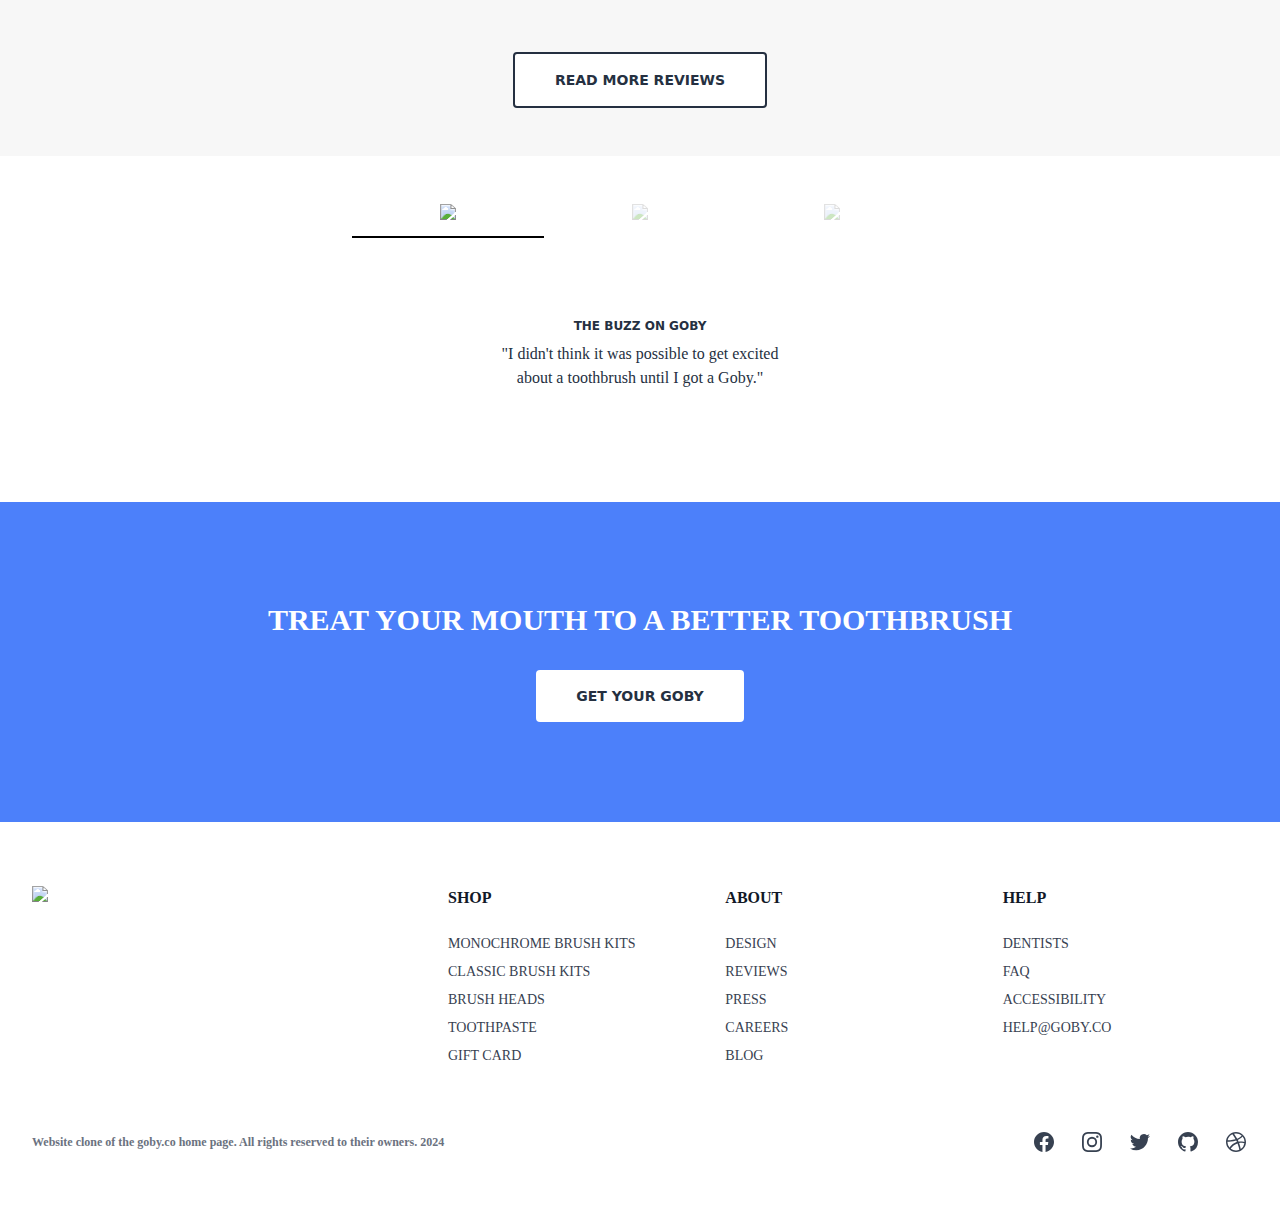
==== commit dfb0b072: "responsive design 1" ====
--- a/index.html
+++ b/index.html
@@ -68,7 +68,7 @@
         </div>
       </div>
       <div class="pt-10 pb-14 container mx-auto flex flex-row justify-center space-x-16">
-        <div>
+        <div class="hidden lg:block">
           <p class="font-gotham font-bold text-xs text-center">
             BEST NEW ELECTRIC <br />
             TOOTHBRUSH
@@ -93,7 +93,7 @@
           </p>
           <p class="font-gotham-cond font-bold text-2xl text-center">WIRECUTTER</p>
         </div>
-        <div>
+        <div class="hidden lg:block">
           <p class="font-gotham font-bold text-xs text-center">
             LUXURIOUS YET <br />
             POWERFUL
@@ -134,9 +134,9 @@
     <!-- product -->
     <section>
       <div class="bg-[#f7f7f7]">
-        <div class="w-[60rem] mx-auto pb-16">
-          <div class="h-128 flex">
-            <img class="flex-1" src="public/img/maxclean.jpg" />
+        <div class="lg:w-[60rem] mx-auto pb-16">
+          <div class="flex flex-col md:flex-row md:px-2">
+            <img class="flex-1 md:h-[440px]" src="public/img/maxclean.jpg" />
             <div class="flex-1 mt-8 flex flex-col items-center justify-center">
               <p class="font-gotham-cond font-bold text-4xl text-center">
                 MAXIMUM CLEAN, <br />
@@ -231,10 +231,10 @@
     </section>
     <!-- features -->
     <section>
-      <div class="h-[400px]">
+      <div class="md:h-[400px]">
         <div class="container mx-auto h-full flex flex-col items-center justify-center">
           <p class="font-gotham-cond font-bold text-4xl text-center">UNLIMITED COMPLIMENTS. GUARANTEED.</p>
-          <div class="pt-16 flex flex-row justify-center items-start space-x-12 bg-white">
+          <div class="pt-16 flex flex-col lg:flex-row justify-center items-start space-x-12 bg-white">
             <div class="flex flex-col justify-center items-center">
               <svg
                 class="h-14"
@@ -388,7 +388,7 @@
     <section>
       <div class="container mx-auto">
         <div class="flex flex-col items-center justify-center pb-16 pt-8">
-          <div class="flex items-stretch w-[64rem]">
+          <div class="flex items-stretch max-w-[64rem]">
             <div class="py-4 px-[88px] flex-1 flex flex-col justify-center border-b-2 border-b-black">
               <img
                 class="my-auto"
--- a/output.css
+++ b/output.css
@@ -1 +1 @@
-/*! tailwindcss v3.4.4 | MIT License | https://tailwindcss.com*/*,:after,:before{box-sizing:border-box;border:0 solid #e5e7eb}:after,:before{--tw-content:""}:host,html{line-height:1.5;-webkit-text-size-adjust:100%;-moz-tab-size:4;-o-tab-size:4;tab-size:4;font-family:ui-sans-serif,system-ui,sans-serif,Apple Color Emoji,Segoe UI Emoji,Segoe UI Symbol,Noto Color Emoji;font-feature-settings:normal;font-variation-settings:normal;-webkit-tap-highlight-color:transparent}body{margin:0;line-height:inherit}hr{height:0;color:inherit;border-top-width:1px}abbr:where([title]){-webkit-text-decoration:underline dotted;text-decoration:underline dotted}h1,h2,h3,h4,h5,h6{font-size:inherit;font-weight:inherit}a{color:inherit;text-decoration:inherit}b,strong{font-weight:bolder}code,kbd,pre,samp{font-family:ui-monospace,SFMono-Regular,Menlo,Monaco,Consolas,Liberation Mono,Courier New,monospace;font-feature-settings:normal;font-variation-settings:normal;font-size:1em}small{font-size:80%}sub,sup{font-size:75%;line-height:0;position:relative;vertical-align:initial}sub{bottom:-.25em}sup{top:-.5em}table{text-indent:0;border-color:inherit;border-collapse:collapse}button,input,optgroup,select,textarea{font-family:inherit;font-feature-settings:inherit;font-variation-settings:inherit;font-size:100%;font-weight:inherit;line-height:inherit;letter-spacing:inherit;color:inherit;margin:0;padding:0}button,select{text-transform:none}button,input:where([type=button]),input:where([type=reset]),input:where([type=submit]){-webkit-appearance:button;background-color:initial;background-image:none}:-moz-focusring{outline:auto}:-moz-ui-invalid{box-shadow:none}progress{vertical-align:initial}::-webkit-inner-spin-button,::-webkit-outer-spin-button{height:auto}[type=search]{-webkit-appearance:textfield;outline-offset:-2px}::-webkit-search-decoration{-webkit-appearance:none}::-webkit-file-upload-button{-webkit-appearance:button;font:inherit}summary{display:list-item}blockquote,dd,dl,figure,h1,h2,h3,h4,h5,h6,hr,p,pre{margin:0}fieldset{margin:0}fieldset,legend{padding:0}menu,ol,ul{list-style:none;margin:0;padding:0}dialog{padding:0}textarea{resize:vertical}input::-moz-placeholder,textarea::-moz-placeholder{opacity:1;color:#9ca3af}input::placeholder,textarea::placeholder{opacity:1;color:#9ca3af}[role=button],button{cursor:pointer}:disabled{cursor:default}audio,canvas,embed,iframe,img,object,svg,video{display:block;vertical-align:middle}img,video{max-width:100%;height:auto}[hidden]{display:none}@font-face{font-family:Gotham;font-weight:500;src:url("public/fonts/Gotham/Gotham Book/Gotham Book.otf") format("opentype")}@font-face{font-family:Gotham;font-weight:700;src:url("public/fonts/Gotham/Gotham Bold/Gotham Bold.otf") format("opentype")}@font-face{font-family:Gotham;font-weight:800;src:url("public/fonts/Gotham/Gotham Black/Gotham Black.otf") format("opentype")}@font-face{font-family:Gotham Condensed;font-weight:700;src:url("public/fonts/Gotham Condensed/Gotham Condensed Bold/Gotham Condensed Bold.otf") format("opentype")}*,::backdrop,:after,:before{--tw-border-spacing-x:0;--tw-border-spacing-y:0;--tw-translate-x:0;--tw-translate-y:0;--tw-rotate:0;--tw-skew-x:0;--tw-skew-y:0;--tw-scale-x:1;--tw-scale-y:1;--tw-pan-x: ;--tw-pan-y: ;--tw-pinch-zoom: ;--tw-scroll-snap-strictness:proximity;--tw-gradient-from-position: ;--tw-gradient-via-position: ;--tw-gradient-to-position: ;--tw-ordinal: ;--tw-slashed-zero: ;--tw-numeric-figure: ;--tw-numeric-spacing: ;--tw-numeric-fraction: ;--tw-ring-inset: ;--tw-ring-offset-width:0px;--tw-ring-offset-color:#fff;--tw-ring-color:#3b82f680;--tw-ring-offset-shadow:0 0 #0000;--tw-ring-shadow:0 0 #0000;--tw-shadow:0 0 #0000;--tw-shadow-colored:0 0 #0000;--tw-blur: ;--tw-brightness: ;--tw-contrast: ;--tw-grayscale: ;--tw-hue-rotate: ;--tw-invert: ;--tw-saturate: ;--tw-sepia: ;--tw-drop-shadow: ;--tw-backdrop-blur: ;--tw-backdrop-brightness: ;--tw-backdrop-contrast: ;--tw-backdrop-grayscale: ;--tw-backdrop-hue-rotate: ;--tw-backdrop-invert: ;--tw-backdrop-opacity: ;--tw-backdrop-saturate: ;--tw-backdrop-sepia: ;--tw-contain-size: ;--tw-contain-layout: ;--tw-contain-paint: ;--tw-contain-style: }.container{width:100%}@media (min-width:640px){.container{max-width:640px}}@media (min-width:768px){.container{max-width:768px}}@media (min-width:1024px){.container{max-width:1024px}}@media (min-width:1280px){.container{max-width:1280px}}@media (min-width:1536px){.container{max-width:1536px}}.sr-only{position:absolute;width:1px;height:1px;padding:0;margin:-1px;overflow:hidden;clip:rect(0,0,0,0);white-space:nowrap;border-width:0}.static{position:static}.absolute{position:absolute}.relative{position:relative}.m-4{margin:1rem}.mx-auto{margin-left:auto;margin-right:auto}.my-4{margin-top:1rem;margin-bottom:1rem}.my-auto{margin-top:auto;margin-bottom:auto}.-mt-4{margin-top:-1rem}.mb-12{margin-bottom:3rem}.mb-4{margin-bottom:1rem}.mt-12{margin-top:3rem}.mt-16{margin-top:4rem}.mt-2{margin-top:.5rem}.mt-20{margin-top:5rem}.mt-4{margin-top:1rem}.mt-6{margin-top:1.5rem}.mt-8{margin-top:2rem}.block{display:block}.flex{display:flex}.grid{display:grid}.hidden{display:none}.h-128{height:32rem}.h-14{height:3.5rem}.h-16{height:4rem}.h-20{height:5rem}.h-24{height:6rem}.h-6{height:1.5rem}.h-7{height:1.75rem}.h-80{height:20rem}.h-96{height:24rem}.h-\[22px\]{height:22px}.h-\[400px\]{height:400px}.h-\[600px\]{height:600px}.h-full{height:100%}.w-14{width:3.5rem}.w-16{width:4rem}.w-24{width:6rem}.w-6{width:1.5rem}.w-\[60rem\]{width:60rem}.w-\[64rem\]{width:64rem}.w-full{width:100%}.max-w-screen-xl{max-width:1280px}.flex-1{flex:1 1 0%}.grid-cols-1{grid-template-columns:repeat(1,minmax(0,1fr))}.flex-row{flex-direction:row}.flex-col{flex-direction:column}.items-start{align-items:flex-start}.items-center{align-items:center}.items-stretch{align-items:stretch}.justify-end{justify-content:flex-end}.justify-center{justify-content:center}.justify-between{justify-content:space-between}.justify-around{justify-content:space-around}.gap-6{gap:1.5rem}.gap-8{gap:2rem}.space-x-12>:not([hidden])~:not([hidden]){--tw-space-x-reverse:0;margin-right:calc(3rem*var(--tw-space-x-reverse));margin-left:calc(3rem*(1 - var(--tw-space-x-reverse)))}.space-x-16>:not([hidden])~:not([hidden]){--tw-space-x-reverse:0;margin-right:calc(4rem*var(--tw-space-x-reverse));margin-left:calc(4rem*(1 - var(--tw-space-x-reverse)))}.space-x-8>:not([hidden])~:not([hidden]){--tw-space-x-reverse:0;margin-right:calc(2rem*var(--tw-space-x-reverse));margin-left:calc(2rem*(1 - var(--tw-space-x-reverse)))}.space-y-2>:not([hidden])~:not([hidden]){--tw-space-y-reverse:0;margin-top:calc(.5rem*(1 - var(--tw-space-y-reverse)));margin-bottom:calc(.5rem*var(--tw-space-y-reverse))}.space-y-6>:not([hidden])~:not([hidden]){--tw-space-y-reverse:0;margin-top:calc(1.5rem*(1 - var(--tw-space-y-reverse)));margin-bottom:calc(1.5rem*var(--tw-space-y-reverse))}.space-y-8>:not([hidden])~:not([hidden]){--tw-space-y-reverse:0;margin-top:calc(2rem*(1 - var(--tw-space-y-reverse)));margin-bottom:calc(2rem*var(--tw-space-y-reverse))}.rounded{border-radius:.25rem}.rounded-full{border-radius:9999px}.border-2{border-width:2px}.border-b-2{border-bottom-width:2px}.border-secondary-button-hover{--tw-border-opacity:1;border-color:rgb(37 48 65/var(--tw-border-opacity))}.border-b-black{--tw-border-opacity:1;border-bottom-color:rgb(0 0 0/var(--tw-border-opacity))}.border-b-blue-400{--tw-border-opacity:1;border-bottom-color:rgb(96 165 250/var(--tw-border-opacity))}.border-b-white{--tw-border-opacity:1;border-bottom-color:rgb(255 255 255/var(--tw-border-opacity))}.bg-\[\#4c80fa\]{--tw-bg-opacity:1;background-color:rgb(76 128 250/var(--tw-bg-opacity))}.bg-\[\#f7f7f7\]{--tw-bg-opacity:1;background-color:rgb(247 247 247/var(--tw-bg-opacity))}.bg-\[\#ffbeba\]{--tw-bg-opacity:1;background-color:rgb(255 190 186/var(--tw-bg-opacity))}.bg-primary-button{--tw-bg-opacity:1;background-color:rgb(235 0 137/var(--tw-bg-opacity))}.bg-white{--tw-bg-opacity:1;background-color:rgb(255 255 255/var(--tw-bg-opacity))}.bg-hero{background-image:url(/public/img/hero.jpg)}.bg-testimonials-left{background-image:url(/public/img/testimonials-bg-left.png)}.bg-testimonials-right{background-image:url(/public/img/testimonials-bg-right.png)}.bg-toothpaste{background-image:url(/public/img/toothpaste.jpg)}.bg-contain{background-size:contain}.bg-cover{background-size:cover}.bg-center{background-position:50%}.bg-left{background-position:0}.bg-right{background-position:100%}.bg-no-repeat{background-repeat:no-repeat}.px-10{padding-left:2.5rem;padding-right:2.5rem}.px-16{padding-left:4rem;padding-right:4rem}.px-4{padding-left:1rem;padding-right:1rem}.px-8{padding-left:2rem;padding-right:2rem}.px-\[88px\]{padding-left:88px;padding-right:88px}.py-12{padding-top:3rem;padding-bottom:3rem}.py-16{padding-top:4rem;padding-bottom:4rem}.py-4{padding-top:1rem;padding-bottom:1rem}.py-6{padding-top:1.5rem;padding-bottom:1.5rem}.pb-14{padding-bottom:3.5rem}.pb-16{padding-bottom:4rem}.pb-3{padding-bottom:.75rem}.pt-10{padding-top:2.5rem}.pt-16{padding-top:4rem}.pt-4{padding-top:1rem}.pt-8{padding-top:2rem}.text-center{text-align:center}.font-gotham{font-family:Gotham}.font-gotham-cond{font-family:Gotham Condensed}.font-serif{font-family:ui-serif,Georgia,Cambria,Times New Roman,Times,serif}.text-2xl{font-size:1.5rem;line-height:2rem}.text-3xl{font-size:1.875rem;line-height:2.25rem}.text-4xl{font-size:2.25rem;line-height:2.5rem}.text-6xl{font-size:3.75rem;line-height:1}.text-base{font-size:1rem;line-height:1.5rem}.text-sm{font-size:.875rem;line-height:1.25rem}.text-xs{font-size:.75rem;line-height:1rem}.font-bold{font-weight:700}.font-extrabold{font-weight:800}.uppercase{text-transform:uppercase}.text-\[\#253041\]{--tw-text-opacity:1;color:rgb(37 48 65/var(--tw-text-opacity))}.text-\[\#263140\]{--tw-text-opacity:1;color:rgb(38 49 64/var(--tw-text-opacity))}.text-gray-500{--tw-text-opacity:1;color:rgb(107 114 128/var(--tw-text-opacity))}.text-gray-700{--tw-text-opacity:1;color:rgb(55 65 81/var(--tw-text-opacity))}.text-gray-900{--tw-text-opacity:1;color:rgb(17 24 39/var(--tw-text-opacity))}.text-secondary-button-hover{--tw-text-opacity:1;color:rgb(37 48 65/var(--tw-text-opacity))}.text-white{--tw-text-opacity:1;color:rgb(255 255 255/var(--tw-text-opacity))}.opacity-30{opacity:.3}.transition{transition-property:color,background-color,border-color,text-decoration-color,fill,stroke,opacity,box-shadow,transform,filter,-webkit-backdrop-filter;transition-property:color,background-color,border-color,text-decoration-color,fill,stroke,opacity,box-shadow,transform,filter,backdrop-filter;transition-property:color,background-color,border-color,text-decoration-color,fill,stroke,opacity,box-shadow,transform,filter,backdrop-filter,-webkit-backdrop-filter;transition-timing-function:cubic-bezier(.4,0,.2,1)}.duration-150,.transition{transition-duration:.15s}.hover\:border-b-2:hover{border-bottom-width:2px}.hover\:border-b-blue-400:hover{--tw-border-opacity:1;border-bottom-color:rgb(96 165 250/var(--tw-border-opacity))}.hover\:border-b-gray-300:hover{--tw-border-opacity:1;border-bottom-color:rgb(209 213 219/var(--tw-border-opacity))}.hover\:bg-primary-button-hover:hover{--tw-bg-opacity:1;background-color:rgb(188 0 110/var(--tw-bg-opacity))}.hover\:bg-secondary-button-hover:hover{--tw-bg-opacity:1;background-color:rgb(37 48 65/var(--tw-bg-opacity))}.hover\:text-gray-800:hover{--tw-text-opacity:1;color:rgb(31 41 55/var(--tw-text-opacity))}.hover\:text-gray-900:hover{--tw-text-opacity:1;color:rgb(17 24 39/var(--tw-text-opacity))}.hover\:text-white:hover{--tw-text-opacity:1;color:rgb(255 255 255/var(--tw-text-opacity))}.hover\:opacity-75:hover{opacity:.75}@media (min-width:640px){.sm\:grid-cols-3{grid-template-columns:repeat(3,minmax(0,1fr))}.sm\:px-6{padding-left:1.5rem;padding-right:1.5rem}}@media (min-width:768px){.md\:static{position:static}.md\:mt-0{margin-top:0}.md\:block{display:block}.md\:flex{display:flex}.md\:hidden{display:none}.md\:space-x-6>:not([hidden])~:not([hidden]){--tw-space-x-reverse:0;margin-right:calc(1.5rem*var(--tw-space-x-reverse));margin-left:calc(1.5rem*(1 - var(--tw-space-x-reverse)))}.md\:space-y-0>:not([hidden])~:not([hidden]){--tw-space-y-reverse:0;margin-top:calc(0px*(1 - var(--tw-space-y-reverse)));margin-bottom:calc(0px*var(--tw-space-y-reverse))}.md\:pb-0{padding-bottom:0}.md\:text-sm{font-size:.875rem;line-height:1.25rem}.md\:font-bold{font-weight:700}.md\:text-gray-600{--tw-text-opacity:1;color:rgb(75 85 99/var(--tw-text-opacity))}}@media (min-width:1024px){.lg\:col-span-2{grid-column:span 2/span 2}.lg\:grid-cols-3{grid-template-columns:repeat(3,minmax(0,1fr))}.lg\:space-y-16>:not([hidden])~:not([hidden]){--tw-space-y-reverse:0;margin-top:calc(4rem*(1 - var(--tw-space-y-reverse)));margin-bottom:calc(4rem*var(--tw-space-y-reverse))}.lg\:px-8{padding-left:2rem;padding-right:2rem}}+/*! tailwindcss v3.4.4 | MIT License | https://tailwindcss.com*/*,:after,:before{box-sizing:border-box;border:0 solid #e5e7eb}:after,:before{--tw-content:""}:host,html{line-height:1.5;-webkit-text-size-adjust:100%;-moz-tab-size:4;-o-tab-size:4;tab-size:4;font-family:ui-sans-serif,system-ui,sans-serif,Apple Color Emoji,Segoe UI Emoji,Segoe UI Symbol,Noto Color Emoji;font-feature-settings:normal;font-variation-settings:normal;-webkit-tap-highlight-color:transparent}body{margin:0;line-height:inherit}hr{height:0;color:inherit;border-top-width:1px}abbr:where([title]){-webkit-text-decoration:underline dotted;text-decoration:underline dotted}h1,h2,h3,h4,h5,h6{font-size:inherit;font-weight:inherit}a{color:inherit;text-decoration:inherit}b,strong{font-weight:bolder}code,kbd,pre,samp{font-family:ui-monospace,SFMono-Regular,Menlo,Monaco,Consolas,Liberation Mono,Courier New,monospace;font-feature-settings:normal;font-variation-settings:normal;font-size:1em}small{font-size:80%}sub,sup{font-size:75%;line-height:0;position:relative;vertical-align:initial}sub{bottom:-.25em}sup{top:-.5em}table{text-indent:0;border-color:inherit;border-collapse:collapse}button,input,optgroup,select,textarea{font-family:inherit;font-feature-settings:inherit;font-variation-settings:inherit;font-size:100%;font-weight:inherit;line-height:inherit;letter-spacing:inherit;color:inherit;margin:0;padding:0}button,select{text-transform:none}button,input:where([type=button]),input:where([type=reset]),input:where([type=submit]){-webkit-appearance:button;background-color:initial;background-image:none}:-moz-focusring{outline:auto}:-moz-ui-invalid{box-shadow:none}progress{vertical-align:initial}::-webkit-inner-spin-button,::-webkit-outer-spin-button{height:auto}[type=search]{-webkit-appearance:textfield;outline-offset:-2px}::-webkit-search-decoration{-webkit-appearance:none}::-webkit-file-upload-button{-webkit-appearance:button;font:inherit}summary{display:list-item}blockquote,dd,dl,figure,h1,h2,h3,h4,h5,h6,hr,p,pre{margin:0}fieldset{margin:0}fieldset,legend{padding:0}menu,ol,ul{list-style:none;margin:0;padding:0}dialog{padding:0}textarea{resize:vertical}input::-moz-placeholder,textarea::-moz-placeholder{opacity:1;color:#9ca3af}input::placeholder,textarea::placeholder{opacity:1;color:#9ca3af}[role=button],button{cursor:pointer}:disabled{cursor:default}audio,canvas,embed,iframe,img,object,svg,video{display:block;vertical-align:middle}img,video{max-width:100%;height:auto}[hidden]{display:none}@font-face{font-family:Gotham;font-weight:500;src:url("public/fonts/Gotham/Gotham Book/Gotham Book.otf") format("opentype")}@font-face{font-family:Gotham;font-weight:700;src:url("public/fonts/Gotham/Gotham Bold/Gotham Bold.otf") format("opentype")}@font-face{font-family:Gotham;font-weight:800;src:url("public/fonts/Gotham/Gotham Black/Gotham Black.otf") format("opentype")}@font-face{font-family:Gotham Condensed;font-weight:700;src:url("public/fonts/Gotham Condensed/Gotham Condensed Bold/Gotham Condensed Bold.otf") format("opentype")}*,::backdrop,:after,:before{--tw-border-spacing-x:0;--tw-border-spacing-y:0;--tw-translate-x:0;--tw-translate-y:0;--tw-rotate:0;--tw-skew-x:0;--tw-skew-y:0;--tw-scale-x:1;--tw-scale-y:1;--tw-pan-x: ;--tw-pan-y: ;--tw-pinch-zoom: ;--tw-scroll-snap-strictness:proximity;--tw-gradient-from-position: ;--tw-gradient-via-position: ;--tw-gradient-to-position: ;--tw-ordinal: ;--tw-slashed-zero: ;--tw-numeric-figure: ;--tw-numeric-spacing: ;--tw-numeric-fraction: ;--tw-ring-inset: ;--tw-ring-offset-width:0px;--tw-ring-offset-color:#fff;--tw-ring-color:#3b82f680;--tw-ring-offset-shadow:0 0 #0000;--tw-ring-shadow:0 0 #0000;--tw-shadow:0 0 #0000;--tw-shadow-colored:0 0 #0000;--tw-blur: ;--tw-brightness: ;--tw-contrast: ;--tw-grayscale: ;--tw-hue-rotate: ;--tw-invert: ;--tw-saturate: ;--tw-sepia: ;--tw-drop-shadow: ;--tw-backdrop-blur: ;--tw-backdrop-brightness: ;--tw-backdrop-contrast: ;--tw-backdrop-grayscale: ;--tw-backdrop-hue-rotate: ;--tw-backdrop-invert: ;--tw-backdrop-opacity: ;--tw-backdrop-saturate: ;--tw-backdrop-sepia: ;--tw-contain-size: ;--tw-contain-layout: ;--tw-contain-paint: ;--tw-contain-style: }.container{width:100%}@media (min-width:640px){.container{max-width:640px}}@media (min-width:768px){.container{max-width:768px}}@media (min-width:1024px){.container{max-width:1024px}}@media (min-width:1280px){.container{max-width:1280px}}@media (min-width:1536px){.container{max-width:1536px}}.sr-only{position:absolute;width:1px;height:1px;padding:0;margin:-1px;overflow:hidden;clip:rect(0,0,0,0);white-space:nowrap;border-width:0}.static{position:static}.absolute{position:absolute}.relative{position:relative}.m-4{margin:1rem}.mx-auto{margin-left:auto;margin-right:auto}.my-4{margin-top:1rem;margin-bottom:1rem}.my-auto{margin-top:auto;margin-bottom:auto}.-mt-4{margin-top:-1rem}.mb-12{margin-bottom:3rem}.mb-4{margin-bottom:1rem}.mt-12{margin-top:3rem}.mt-16{margin-top:4rem}.mt-2{margin-top:.5rem}.mt-20{margin-top:5rem}.mt-4{margin-top:1rem}.mt-6{margin-top:1.5rem}.mt-8{margin-top:2rem}.block{display:block}.flex{display:flex}.grid{display:grid}.hidden{display:none}.h-128{height:32rem}.h-14{height:3.5rem}.h-16{height:4rem}.h-20{height:5rem}.h-24{height:6rem}.h-6{height:1.5rem}.h-7{height:1.75rem}.h-80{height:20rem}.h-96{height:24rem}.h-\[22px\]{height:22px}.h-\[400px\]{height:400px}.h-\[600px\]{height:600px}.h-full{height:100%}.max-h-128{max-height:32rem}.w-14{width:3.5rem}.w-16{width:4rem}.w-24{width:6rem}.w-6{width:1.5rem}.w-\[60rem\]{width:60rem}.w-\[64rem\]{width:64rem}.w-full{width:100%}.max-w-screen-xl{max-width:1280px}.max-w-\[64rem\]{max-width:64rem}.max-w-\[60rem\]{max-width:60rem}.flex-1{flex:1 1 0%}.grid-cols-1{grid-template-columns:repeat(1,minmax(0,1fr))}.flex-row{flex-direction:row}.flex-col{flex-direction:column}.items-start{align-items:flex-start}.items-center{align-items:center}.items-stretch{align-items:stretch}.justify-end{justify-content:flex-end}.justify-center{justify-content:center}.justify-between{justify-content:space-between}.justify-around{justify-content:space-around}.gap-6{gap:1.5rem}.gap-8{gap:2rem}.space-x-12>:not([hidden])~:not([hidden]){--tw-space-x-reverse:0;margin-right:calc(3rem*var(--tw-space-x-reverse));margin-left:calc(3rem*(1 - var(--tw-space-x-reverse)))}.space-x-16>:not([hidden])~:not([hidden]){--tw-space-x-reverse:0;margin-right:calc(4rem*var(--tw-space-x-reverse));margin-left:calc(4rem*(1 - var(--tw-space-x-reverse)))}.space-x-8>:not([hidden])~:not([hidden]){--tw-space-x-reverse:0;margin-right:calc(2rem*var(--tw-space-x-reverse));margin-left:calc(2rem*(1 - var(--tw-space-x-reverse)))}.space-y-2>:not([hidden])~:not([hidden]){--tw-space-y-reverse:0;margin-top:calc(.5rem*(1 - var(--tw-space-y-reverse)));margin-bottom:calc(.5rem*var(--tw-space-y-reverse))}.space-y-6>:not([hidden])~:not([hidden]){--tw-space-y-reverse:0;margin-top:calc(1.5rem*(1 - var(--tw-space-y-reverse)));margin-bottom:calc(1.5rem*var(--tw-space-y-reverse))}.space-y-8>:not([hidden])~:not([hidden]){--tw-space-y-reverse:0;margin-top:calc(2rem*(1 - var(--tw-space-y-reverse)));margin-bottom:calc(2rem*var(--tw-space-y-reverse))}.rounded{border-radius:.25rem}.rounded-full{border-radius:9999px}.border-2{border-width:2px}.border-b-2{border-bottom-width:2px}.border-secondary-button-hover{--tw-border-opacity:1;border-color:rgb(37 48 65/var(--tw-border-opacity))}.border-b-black{--tw-border-opacity:1;border-bottom-color:rgb(0 0 0/var(--tw-border-opacity))}.border-b-blue-400{--tw-border-opacity:1;border-bottom-color:rgb(96 165 250/var(--tw-border-opacity))}.border-b-white{--tw-border-opacity:1;border-bottom-color:rgb(255 255 255/var(--tw-border-opacity))}.bg-\[\#4c80fa\]{--tw-bg-opacity:1;background-color:rgb(76 128 250/var(--tw-bg-opacity))}.bg-\[\#f7f7f7\]{--tw-bg-opacity:1;background-color:rgb(247 247 247/var(--tw-bg-opacity))}.bg-\[\#ffbeba\]{--tw-bg-opacity:1;background-color:rgb(255 190 186/var(--tw-bg-opacity))}.bg-primary-button{--tw-bg-opacity:1;background-color:rgb(235 0 137/var(--tw-bg-opacity))}.bg-white{--tw-bg-opacity:1;background-color:rgb(255 255 255/var(--tw-bg-opacity))}.bg-hero{background-image:url(public/img/hero.jpg)}.bg-testimonials-left{background-image:url(public/img/testimonials-bg-left.png)}.bg-testimonials-right{background-image:url(public/img/testimonials-bg-right.png)}.bg-toothpaste{background-image:url(public/img/toothpaste.jpg)}.bg-contain{background-size:contain}.bg-cover{background-size:cover}.bg-center{background-position:50%}.bg-left{background-position:0}.bg-right{background-position:100%}.bg-no-repeat{background-repeat:no-repeat}.px-10{padding-left:2.5rem;padding-right:2.5rem}.px-16{padding-left:4rem;padding-right:4rem}.px-4{padding-left:1rem;padding-right:1rem}.px-8{padding-left:2rem;padding-right:2rem}.px-\[88px\]{padding-left:88px;padding-right:88px}.py-12{padding-top:3rem;padding-bottom:3rem}.py-16{padding-top:4rem;padding-bottom:4rem}.py-4{padding-top:1rem;padding-bottom:1rem}.py-6{padding-top:1.5rem;padding-bottom:1.5rem}.pb-14{padding-bottom:3.5rem}.pb-16{padding-bottom:4rem}.pb-3{padding-bottom:.75rem}.pt-10{padding-top:2.5rem}.pt-16{padding-top:4rem}.pt-4{padding-top:1rem}.pt-8{padding-top:2rem}.pr-4{padding-right:1rem}.pr-2{padding-right:.5rem}.text-center{text-align:center}.font-gotham{font-family:Gotham}.font-gotham-cond{font-family:Gotham Condensed}.font-serif{font-family:ui-serif,Georgia,Cambria,Times New Roman,Times,serif}.text-2xl{font-size:1.5rem;line-height:2rem}.text-3xl{font-size:1.875rem;line-height:2.25rem}.text-4xl{font-size:2.25rem;line-height:2.5rem}.text-6xl{font-size:3.75rem;line-height:1}.text-base{font-size:1rem;line-height:1.5rem}.text-sm{font-size:.875rem;line-height:1.25rem}.text-xs{font-size:.75rem;line-height:1rem}.font-bold{font-weight:700}.font-extrabold{font-weight:800}.uppercase{text-transform:uppercase}.text-\[\#253041\]{--tw-text-opacity:1;color:rgb(37 48 65/var(--tw-text-opacity))}.text-\[\#263140\]{--tw-text-opacity:1;color:rgb(38 49 64/var(--tw-text-opacity))}.text-gray-500{--tw-text-opacity:1;color:rgb(107 114 128/var(--tw-text-opacity))}.text-gray-700{--tw-text-opacity:1;color:rgb(55 65 81/var(--tw-text-opacity))}.text-gray-900{--tw-text-opacity:1;color:rgb(17 24 39/var(--tw-text-opacity))}.text-secondary-button-hover{--tw-text-opacity:1;color:rgb(37 48 65/var(--tw-text-opacity))}.text-white{--tw-text-opacity:1;color:rgb(255 255 255/var(--tw-text-opacity))}.opacity-30{opacity:.3}.transition{transition-property:color,background-color,border-color,text-decoration-color,fill,stroke,opacity,box-shadow,transform,filter,-webkit-backdrop-filter;transition-property:color,background-color,border-color,text-decoration-color,fill,stroke,opacity,box-shadow,transform,filter,backdrop-filter;transition-property:color,background-color,border-color,text-decoration-color,fill,stroke,opacity,box-shadow,transform,filter,backdrop-filter,-webkit-backdrop-filter;transition-timing-function:cubic-bezier(.4,0,.2,1)}.duration-150,.transition{transition-duration:.15s}.hover\:border-b-2:hover{border-bottom-width:2px}.hover\:border-b-blue-400:hover{--tw-border-opacity:1;border-bottom-color:rgb(96 165 250/var(--tw-border-opacity))}.hover\:border-b-gray-300:hover{--tw-border-opacity:1;border-bottom-color:rgb(209 213 219/var(--tw-border-opacity))}.hover\:bg-primary-button-hover:hover{--tw-bg-opacity:1;background-color:rgb(188 0 110/var(--tw-bg-opacity))}.hover\:bg-secondary-button-hover:hover{--tw-bg-opacity:1;background-color:rgb(37 48 65/var(--tw-bg-opacity))}.hover\:text-gray-800:hover{--tw-text-opacity:1;color:rgb(31 41 55/var(--tw-text-opacity))}.hover\:text-gray-900:hover{--tw-text-opacity:1;color:rgb(17 24 39/var(--tw-text-opacity))}.hover\:text-white:hover{--tw-text-opacity:1;color:rgb(255 255 255/var(--tw-text-opacity))}.hover\:opacity-75:hover{opacity:.75}@media (min-width:640px){.sm\:grid-cols-3{grid-template-columns:repeat(3,minmax(0,1fr))}.sm\:px-6{padding-left:1.5rem;padding-right:1.5rem}}@media (min-width:768px){.md\:static{position:static}.md\:mt-0{margin-top:0}.md\:block{display:block}.md\:flex{display:flex}.md\:hidden{display:none}.md\:h-128{height:32rem}.md\:h-\[460px\]{height:460px}.md\:h-\[450px\]{height:450px}.md\:h-\[440px\]{height:440px}.md\:h-\[400px\]{height:400px}.md\:flex-row{flex-direction:row}.md\:space-x-6>:not([hidden])~:not([hidden]){--tw-space-x-reverse:0;margin-right:calc(1.5rem*var(--tw-space-x-reverse));margin-left:calc(1.5rem*(1 - var(--tw-space-x-reverse)))}.md\:space-y-0>:not([hidden])~:not([hidden]){--tw-space-y-reverse:0;margin-top:calc(0px*(1 - var(--tw-space-y-reverse)));margin-bottom:calc(0px*var(--tw-space-y-reverse))}.md\:px-2{padding-left:.5rem;padding-right:.5rem}.md\:px-8{padding-left:2rem;padding-right:2rem}.md\:pb-0{padding-bottom:0}.md\:text-sm{font-size:.875rem;line-height:1.25rem}.md\:font-bold{font-weight:700}.md\:text-gray-600{--tw-text-opacity:1;color:rgb(75 85 99/var(--tw-text-opacity))}}@media (min-width:1024px){.lg\:col-span-2{grid-column:span 2/span 2}.lg\:block{display:block}.lg\:w-\[60rem\]{width:60rem}.lg\:grid-cols-3{grid-template-columns:repeat(3,minmax(0,1fr))}.lg\:flex-row{flex-direction:row}.lg\:flex-col{flex-direction:column}.lg\:space-y-16>:not([hidden])~:not([hidden]){--tw-space-y-reverse:0;margin-top:calc(4rem*(1 - var(--tw-space-y-reverse)));margin-bottom:calc(4rem*var(--tw-space-y-reverse))}.lg\:px-8{padding-left:2rem;padding-right:2rem}}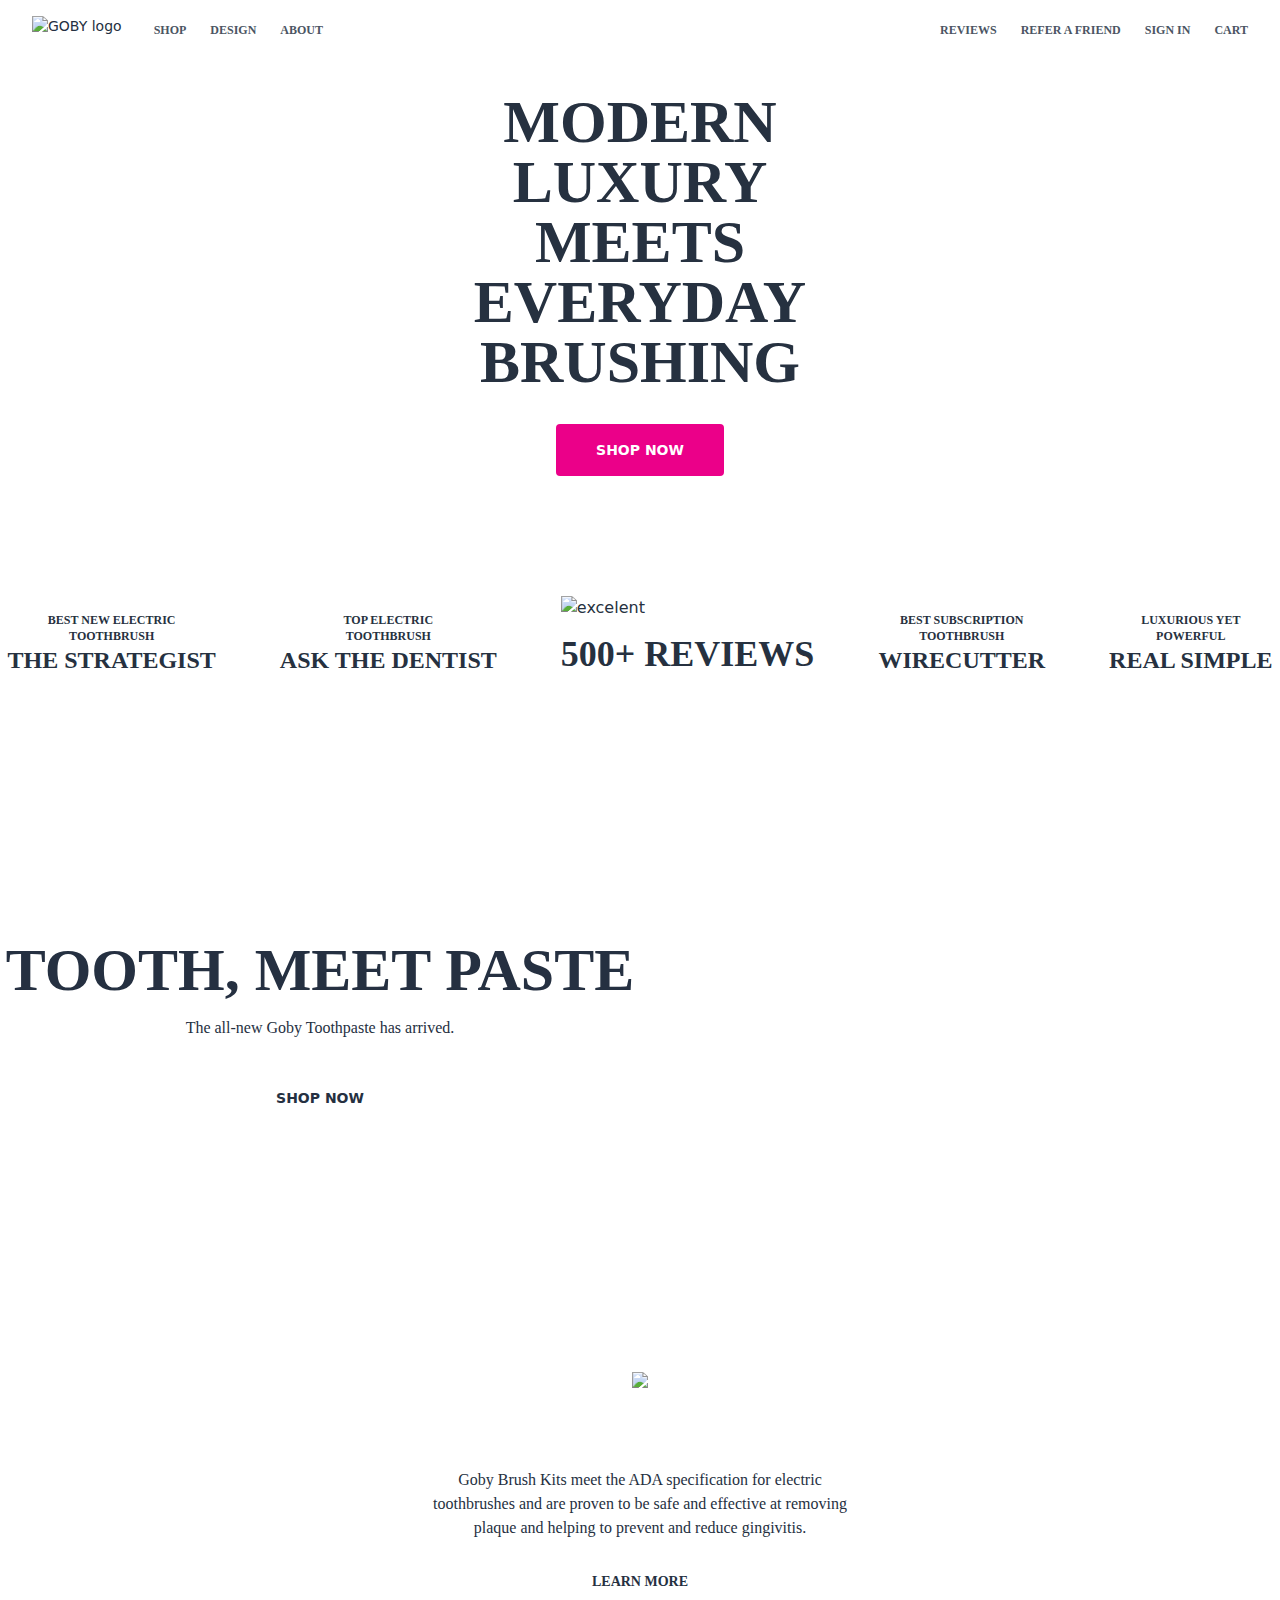
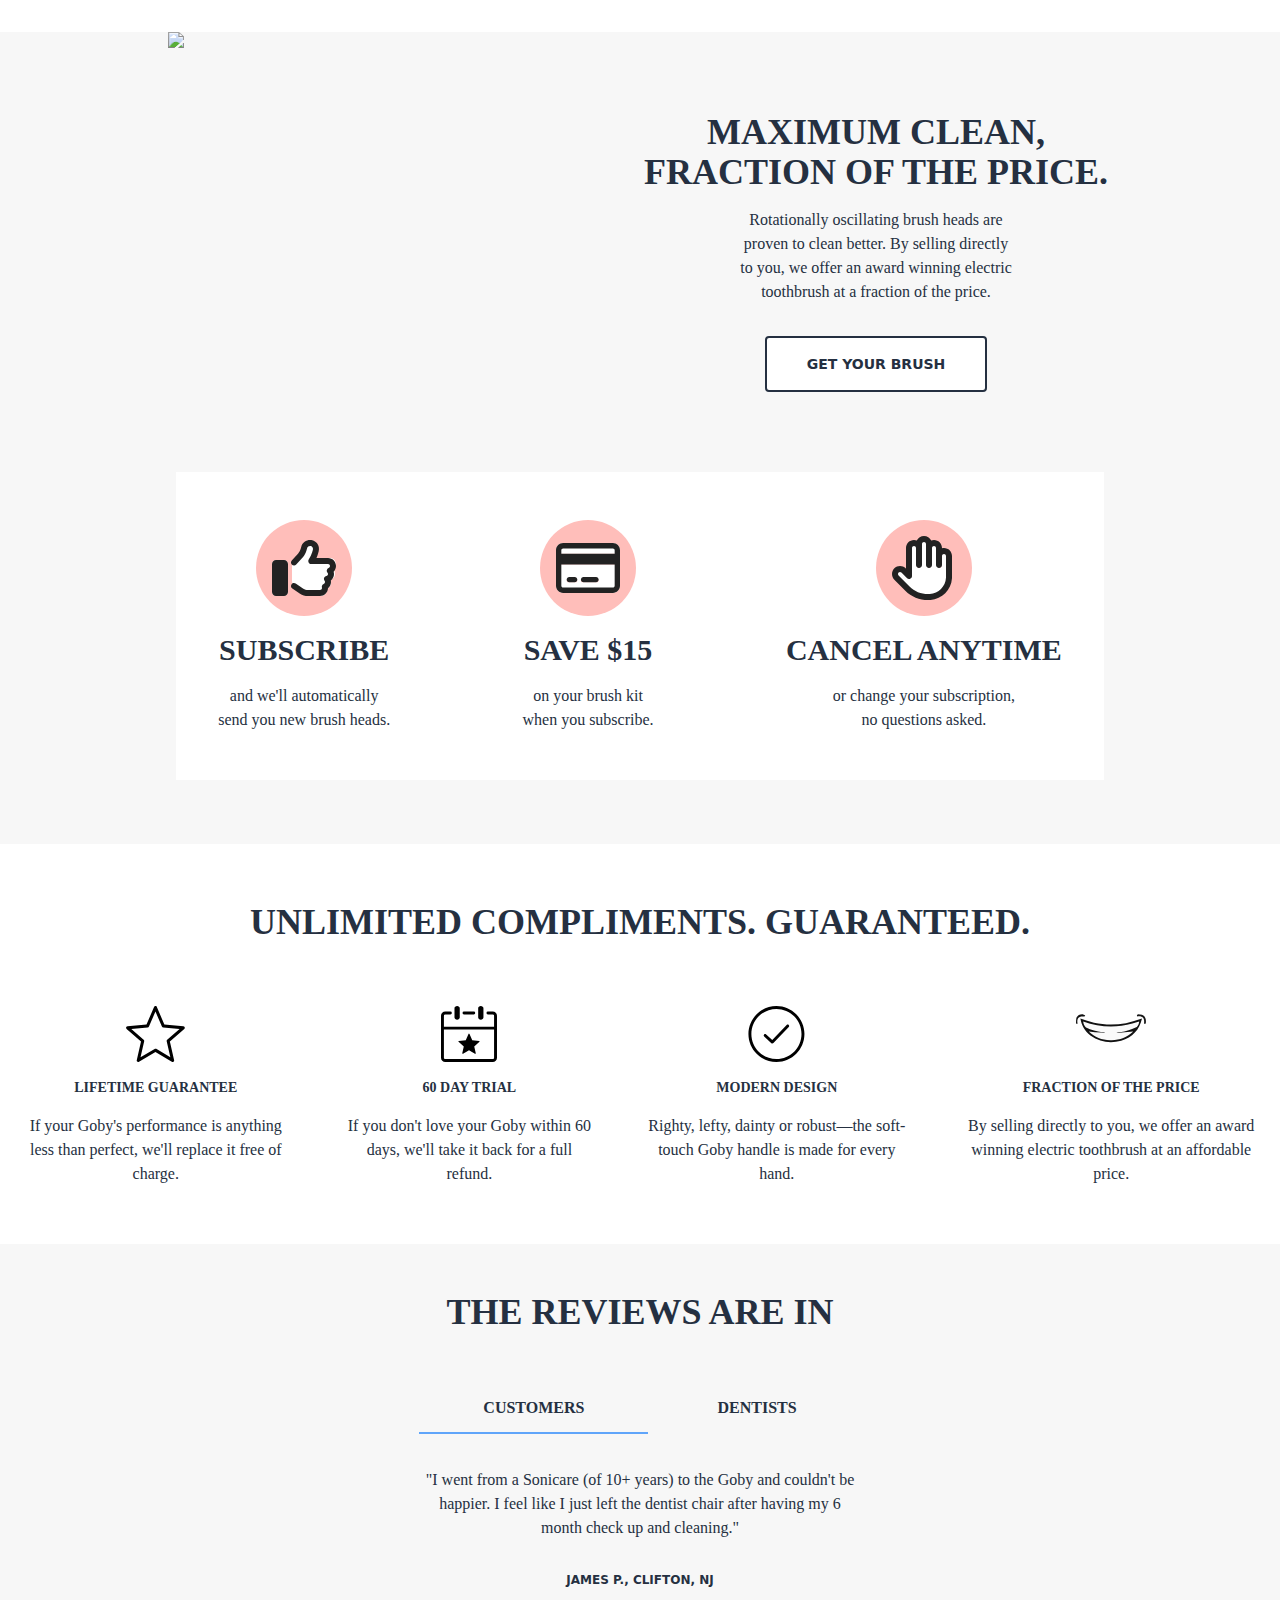
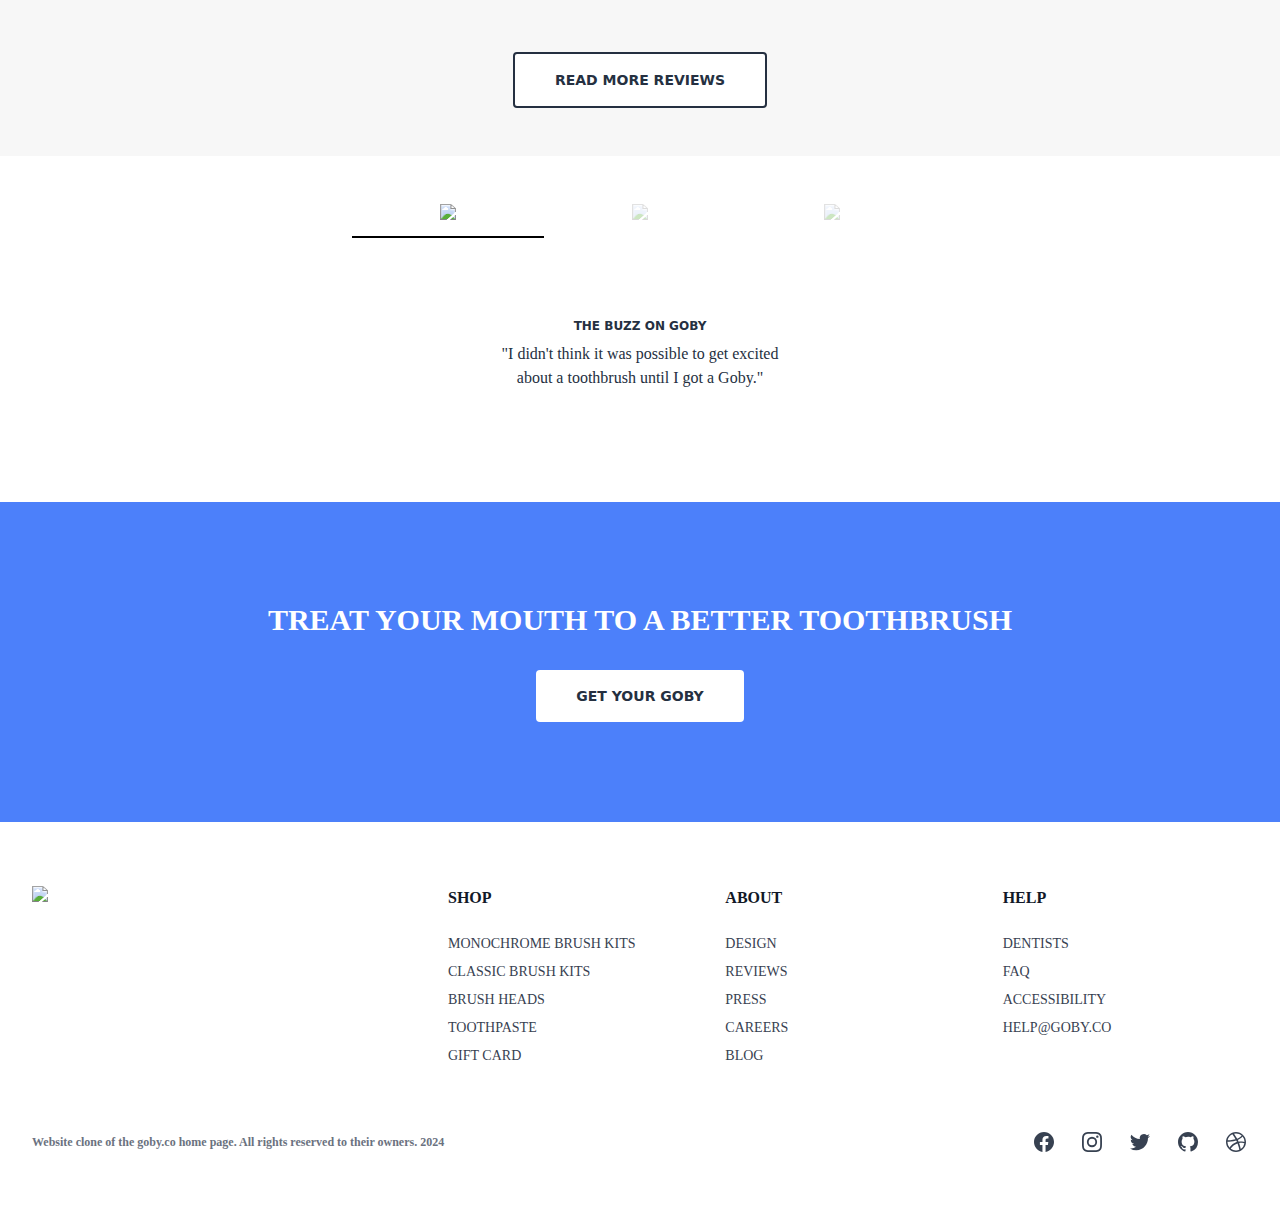
==== commit fdcb1814: "responsive design 2" ====
--- a/index.html
+++ b/index.html
@@ -104,8 +104,8 @@
     </section>
     <!-- product -->
     <section>
-      <div class="h-[600px] bg-cover bg-center bg-toothpaste">
-        <div class="container mx-auto h-full flex justify-center">
+      <div class="h-[600px] bg-cover bg-center md:bg-toothpaste">
+        <div class="container mx-auto h-full flex flex-col md:flex-row justify-center">
           <div class="flex-1 flex flex-col items-center justify-center">
             <p class="font-gotham-cond font-bold text-6xl text-center">TOOTH, MEET PASTE</p>
             <p class="pt-4 text-base font-serif text-center">The all-new Goby Toothpaste has arrived.</p>
@@ -115,7 +115,7 @@
               SHOP NOW
             </button>
           </div>
-          <div class="flex-1"></div>
+          <div class="flex-1 bg-cover bg-center bg-toothpaste md:bg-none"></div>
         </div>
       </div>
     </section>
@@ -134,10 +134,10 @@
     <!-- product -->
     <section>
       <div class="bg-[#f7f7f7]">
-        <div class="lg:w-[60rem] mx-auto pb-16">
+        <div class="lg:w-[60rem] mx-auto md:pb-16">
           <div class="flex flex-col md:flex-row md:px-2">
-            <img class="flex-1 md:h-[440px]" src="public/img/maxclean.jpg" />
-            <div class="flex-1 mt-8 flex flex-col items-center justify-center">
+            <img class="flex-1 md:h-[440px] hidden md:block bg-cover" src="public/img/maxclean.jpg" />
+            <div class="flex-1 my-8 flex flex-col items-center justify-center">
               <p class="font-gotham-cond font-bold text-4xl text-center">
                 MAXIMUM CLEAN, <br />
                 FRACTION OF THE PRICE.
@@ -155,8 +155,8 @@
               </button>
             </div>
           </div>
-          <div class="py-12 flex flex-row justify-around space-x-12 bg-white">
-            <div class="flex flex-col justify-center items-center">
+          <div class="py-12 md:mx-4 flex flex-row justify-around space-x-6 md:space-x-12 bg-white">
+            <div class="flex flex-col justify-start items-center">
               <div class="h-24 w-24 flex justify-center items-center bg-[#ffbeba] rounded-full relative">
                 <svg class="h-16 w-16 absolute" xmlns="http://www.w3.org/2000/svg" viewBox="0 0 512 512">
                   <!--!Font Awesome Free 6.5.1 by @fontawesome - https://fontawesome.com License - https://fontawesome.com/license/free Copyright 2024 Fonticons, Inc.-->
@@ -179,7 +179,7 @@
                 send you new brush heads.
               </p>
             </div>
-            <div class="flex flex-col justify-center items-center">
+            <div class="flex flex-col justify-start items-center">
               <div class="h-24 w-24 flex justify-center items-center bg-[#ffbeba] rounded-full relative">
                 <svg class="h-16 w-16 absolute" xmlns="http://www.w3.org/2000/svg" viewBox="0 0 576 512">
                   <!--!Font Awesome Free 6.5.1 by @fontawesome - https://fontawesome.com License - https://fontawesome.com/license/free Copyright 2024 Fonticons, Inc.-->
@@ -202,7 +202,7 @@
                 when you subscribe.
               </p>
             </div>
-            <div class="flex flex-col justify-center items-center">
+            <div class="flex flex-col justify-start items-center">
               <div class="h-24 w-24 flex justify-center items-center bg-[#ffbeba] rounded-full relative">
                 <svg class="h-16 w-16 absolute" xmlns="http://www.w3.org/2000/svg" viewBox="0 0 512 512">
                   <!--!Font Awesome Free 6.5.1 by @fontawesome - https://fontawesome.com License - https://fontawesome.com/license/free Copyright 2024 Fonticons, Inc.-->
@@ -226,15 +226,18 @@
               </p>
             </div>
           </div>
+          <img class="mx-auto h-64 block md:hidden" src="public/img/maxclean.jpg" />
         </div>
       </div>
     </section>
     <!-- features -->
     <section>
-      <div class="md:h-[400px]">
-        <div class="container mx-auto h-full flex flex-col items-center justify-center">
+      <div class="py-8 md:py-0 md:h-[400px]">
+        <div class="container mx-auto px-4 h-full flex flex-col items-center justify-center">
           <p class="font-gotham-cond font-bold text-4xl text-center">UNLIMITED COMPLIMENTS. GUARANTEED.</p>
-          <div class="pt-16 flex flex-col lg:flex-row justify-center items-start space-x-12 bg-white">
+          <div
+            class="pt-16 flex flex-col md:flex-row justify-center items-stretch space-y-12 md:space-y-0 md:space-x-12 bg-white"
+          >
             <div class="flex flex-col justify-center items-center">
               <svg
                 class="h-14"
--- a/output.css
+++ b/output.css
@@ -1 +1 @@
-/*! tailwindcss v3.4.4 | MIT License | https://tailwindcss.com*/*,:after,:before{box-sizing:border-box;border:0 solid #e5e7eb}:after,:before{--tw-content:""}:host,html{line-height:1.5;-webkit-text-size-adjust:100%;-moz-tab-size:4;-o-tab-size:4;tab-size:4;font-family:ui-sans-serif,system-ui,sans-serif,Apple Color Emoji,Segoe UI Emoji,Segoe UI Symbol,Noto Color Emoji;font-feature-settings:normal;font-variation-settings:normal;-webkit-tap-highlight-color:transparent}body{margin:0;line-height:inherit}hr{height:0;color:inherit;border-top-width:1px}abbr:where([title]){-webkit-text-decoration:underline dotted;text-decoration:underline dotted}h1,h2,h3,h4,h5,h6{font-size:inherit;font-weight:inherit}a{color:inherit;text-decoration:inherit}b,strong{font-weight:bolder}code,kbd,pre,samp{font-family:ui-monospace,SFMono-Regular,Menlo,Monaco,Consolas,Liberation Mono,Courier New,monospace;font-feature-settings:normal;font-variation-settings:normal;font-size:1em}small{font-size:80%}sub,sup{font-size:75%;line-height:0;position:relative;vertical-align:initial}sub{bottom:-.25em}sup{top:-.5em}table{text-indent:0;border-color:inherit;border-collapse:collapse}button,input,optgroup,select,textarea{font-family:inherit;font-feature-settings:inherit;font-variation-settings:inherit;font-size:100%;font-weight:inherit;line-height:inherit;letter-spacing:inherit;color:inherit;margin:0;padding:0}button,select{text-transform:none}button,input:where([type=button]),input:where([type=reset]),input:where([type=submit]){-webkit-appearance:button;background-color:initial;background-image:none}:-moz-focusring{outline:auto}:-moz-ui-invalid{box-shadow:none}progress{vertical-align:initial}::-webkit-inner-spin-button,::-webkit-outer-spin-button{height:auto}[type=search]{-webkit-appearance:textfield;outline-offset:-2px}::-webkit-search-decoration{-webkit-appearance:none}::-webkit-file-upload-button{-webkit-appearance:button;font:inherit}summary{display:list-item}blockquote,dd,dl,figure,h1,h2,h3,h4,h5,h6,hr,p,pre{margin:0}fieldset{margin:0}fieldset,legend{padding:0}menu,ol,ul{list-style:none;margin:0;padding:0}dialog{padding:0}textarea{resize:vertical}input::-moz-placeholder,textarea::-moz-placeholder{opacity:1;color:#9ca3af}input::placeholder,textarea::placeholder{opacity:1;color:#9ca3af}[role=button],button{cursor:pointer}:disabled{cursor:default}audio,canvas,embed,iframe,img,object,svg,video{display:block;vertical-align:middle}img,video{max-width:100%;height:auto}[hidden]{display:none}@font-face{font-family:Gotham;font-weight:500;src:url("public/fonts/Gotham/Gotham Book/Gotham Book.otf") format("opentype")}@font-face{font-family:Gotham;font-weight:700;src:url("public/fonts/Gotham/Gotham Bold/Gotham Bold.otf") format("opentype")}@font-face{font-family:Gotham;font-weight:800;src:url("public/fonts/Gotham/Gotham Black/Gotham Black.otf") format("opentype")}@font-face{font-family:Gotham Condensed;font-weight:700;src:url("public/fonts/Gotham Condensed/Gotham Condensed Bold/Gotham Condensed Bold.otf") format("opentype")}*,::backdrop,:after,:before{--tw-border-spacing-x:0;--tw-border-spacing-y:0;--tw-translate-x:0;--tw-translate-y:0;--tw-rotate:0;--tw-skew-x:0;--tw-skew-y:0;--tw-scale-x:1;--tw-scale-y:1;--tw-pan-x: ;--tw-pan-y: ;--tw-pinch-zoom: ;--tw-scroll-snap-strictness:proximity;--tw-gradient-from-position: ;--tw-gradient-via-position: ;--tw-gradient-to-position: ;--tw-ordinal: ;--tw-slashed-zero: ;--tw-numeric-figure: ;--tw-numeric-spacing: ;--tw-numeric-fraction: ;--tw-ring-inset: ;--tw-ring-offset-width:0px;--tw-ring-offset-color:#fff;--tw-ring-color:#3b82f680;--tw-ring-offset-shadow:0 0 #0000;--tw-ring-shadow:0 0 #0000;--tw-shadow:0 0 #0000;--tw-shadow-colored:0 0 #0000;--tw-blur: ;--tw-brightness: ;--tw-contrast: ;--tw-grayscale: ;--tw-hue-rotate: ;--tw-invert: ;--tw-saturate: ;--tw-sepia: ;--tw-drop-shadow: ;--tw-backdrop-blur: ;--tw-backdrop-brightness: ;--tw-backdrop-contrast: ;--tw-backdrop-grayscale: ;--tw-backdrop-hue-rotate: ;--tw-backdrop-invert: ;--tw-backdrop-opacity: ;--tw-backdrop-saturate: ;--tw-backdrop-sepia: ;--tw-contain-size: ;--tw-contain-layout: ;--tw-contain-paint: ;--tw-contain-style: }.container{width:100%}@media (min-width:640px){.container{max-width:640px}}@media (min-width:768px){.container{max-width:768px}}@media (min-width:1024px){.container{max-width:1024px}}@media (min-width:1280px){.container{max-width:1280px}}@media (min-width:1536px){.container{max-width:1536px}}.sr-only{position:absolute;width:1px;height:1px;padding:0;margin:-1px;overflow:hidden;clip:rect(0,0,0,0);white-space:nowrap;border-width:0}.static{position:static}.absolute{position:absolute}.relative{position:relative}.m-4{margin:1rem}.mx-auto{margin-left:auto;margin-right:auto}.my-4{margin-top:1rem;margin-bottom:1rem}.my-auto{margin-top:auto;margin-bottom:auto}.-mt-4{margin-top:-1rem}.mb-12{margin-bottom:3rem}.mb-4{margin-bottom:1rem}.mt-12{margin-top:3rem}.mt-16{margin-top:4rem}.mt-2{margin-top:.5rem}.mt-20{margin-top:5rem}.mt-4{margin-top:1rem}.mt-6{margin-top:1.5rem}.mt-8{margin-top:2rem}.block{display:block}.flex{display:flex}.grid{display:grid}.hidden{display:none}.h-128{height:32rem}.h-14{height:3.5rem}.h-16{height:4rem}.h-20{height:5rem}.h-24{height:6rem}.h-6{height:1.5rem}.h-7{height:1.75rem}.h-80{height:20rem}.h-96{height:24rem}.h-\[22px\]{height:22px}.h-\[400px\]{height:400px}.h-\[600px\]{height:600px}.h-full{height:100%}.max-h-128{max-height:32rem}.w-14{width:3.5rem}.w-16{width:4rem}.w-24{width:6rem}.w-6{width:1.5rem}.w-\[60rem\]{width:60rem}.w-\[64rem\]{width:64rem}.w-full{width:100%}.max-w-screen-xl{max-width:1280px}.max-w-\[64rem\]{max-width:64rem}.max-w-\[60rem\]{max-width:60rem}.flex-1{flex:1 1 0%}.grid-cols-1{grid-template-columns:repeat(1,minmax(0,1fr))}.flex-row{flex-direction:row}.flex-col{flex-direction:column}.items-start{align-items:flex-start}.items-center{align-items:center}.items-stretch{align-items:stretch}.justify-end{justify-content:flex-end}.justify-center{justify-content:center}.justify-between{justify-content:space-between}.justify-around{justify-content:space-around}.gap-6{gap:1.5rem}.gap-8{gap:2rem}.space-x-12>:not([hidden])~:not([hidden]){--tw-space-x-reverse:0;margin-right:calc(3rem*var(--tw-space-x-reverse));margin-left:calc(3rem*(1 - var(--tw-space-x-reverse)))}.space-x-16>:not([hidden])~:not([hidden]){--tw-space-x-reverse:0;margin-right:calc(4rem*var(--tw-space-x-reverse));margin-left:calc(4rem*(1 - var(--tw-space-x-reverse)))}.space-x-8>:not([hidden])~:not([hidden]){--tw-space-x-reverse:0;margin-right:calc(2rem*var(--tw-space-x-reverse));margin-left:calc(2rem*(1 - var(--tw-space-x-reverse)))}.space-y-2>:not([hidden])~:not([hidden]){--tw-space-y-reverse:0;margin-top:calc(.5rem*(1 - var(--tw-space-y-reverse)));margin-bottom:calc(.5rem*var(--tw-space-y-reverse))}.space-y-6>:not([hidden])~:not([hidden]){--tw-space-y-reverse:0;margin-top:calc(1.5rem*(1 - var(--tw-space-y-reverse)));margin-bottom:calc(1.5rem*var(--tw-space-y-reverse))}.space-y-8>:not([hidden])~:not([hidden]){--tw-space-y-reverse:0;margin-top:calc(2rem*(1 - var(--tw-space-y-reverse)));margin-bottom:calc(2rem*var(--tw-space-y-reverse))}.rounded{border-radius:.25rem}.rounded-full{border-radius:9999px}.border-2{border-width:2px}.border-b-2{border-bottom-width:2px}.border-secondary-button-hover{--tw-border-opacity:1;border-color:rgb(37 48 65/var(--tw-border-opacity))}.border-b-black{--tw-border-opacity:1;border-bottom-color:rgb(0 0 0/var(--tw-border-opacity))}.border-b-blue-400{--tw-border-opacity:1;border-bottom-color:rgb(96 165 250/var(--tw-border-opacity))}.border-b-white{--tw-border-opacity:1;border-bottom-color:rgb(255 255 255/var(--tw-border-opacity))}.bg-\[\#4c80fa\]{--tw-bg-opacity:1;background-color:rgb(76 128 250/var(--tw-bg-opacity))}.bg-\[\#f7f7f7\]{--tw-bg-opacity:1;background-color:rgb(247 247 247/var(--tw-bg-opacity))}.bg-\[\#ffbeba\]{--tw-bg-opacity:1;background-color:rgb(255 190 186/var(--tw-bg-opacity))}.bg-primary-button{--tw-bg-opacity:1;background-color:rgb(235 0 137/var(--tw-bg-opacity))}.bg-white{--tw-bg-opacity:1;background-color:rgb(255 255 255/var(--tw-bg-opacity))}.bg-hero{background-image:url(public/img/hero.jpg)}.bg-testimonials-left{background-image:url(public/img/testimonials-bg-left.png)}.bg-testimonials-right{background-image:url(public/img/testimonials-bg-right.png)}.bg-toothpaste{background-image:url(public/img/toothpaste.jpg)}.bg-contain{background-size:contain}.bg-cover{background-size:cover}.bg-center{background-position:50%}.bg-left{background-position:0}.bg-right{background-position:100%}.bg-no-repeat{background-repeat:no-repeat}.px-10{padding-left:2.5rem;padding-right:2.5rem}.px-16{padding-left:4rem;padding-right:4rem}.px-4{padding-left:1rem;padding-right:1rem}.px-8{padding-left:2rem;padding-right:2rem}.px-\[88px\]{padding-left:88px;padding-right:88px}.py-12{padding-top:3rem;padding-bottom:3rem}.py-16{padding-top:4rem;padding-bottom:4rem}.py-4{padding-top:1rem;padding-bottom:1rem}.py-6{padding-top:1.5rem;padding-bottom:1.5rem}.pb-14{padding-bottom:3.5rem}.pb-16{padding-bottom:4rem}.pb-3{padding-bottom:.75rem}.pt-10{padding-top:2.5rem}.pt-16{padding-top:4rem}.pt-4{padding-top:1rem}.pt-8{padding-top:2rem}.pr-4{padding-right:1rem}.pr-2{padding-right:.5rem}.text-center{text-align:center}.font-gotham{font-family:Gotham}.font-gotham-cond{font-family:Gotham Condensed}.font-serif{font-family:ui-serif,Georgia,Cambria,Times New Roman,Times,serif}.text-2xl{font-size:1.5rem;line-height:2rem}.text-3xl{font-size:1.875rem;line-height:2.25rem}.text-4xl{font-size:2.25rem;line-height:2.5rem}.text-6xl{font-size:3.75rem;line-height:1}.text-base{font-size:1rem;line-height:1.5rem}.text-sm{font-size:.875rem;line-height:1.25rem}.text-xs{font-size:.75rem;line-height:1rem}.font-bold{font-weight:700}.font-extrabold{font-weight:800}.uppercase{text-transform:uppercase}.text-\[\#253041\]{--tw-text-opacity:1;color:rgb(37 48 65/var(--tw-text-opacity))}.text-\[\#263140\]{--tw-text-opacity:1;color:rgb(38 49 64/var(--tw-text-opacity))}.text-gray-500{--tw-text-opacity:1;color:rgb(107 114 128/var(--tw-text-opacity))}.text-gray-700{--tw-text-opacity:1;color:rgb(55 65 81/var(--tw-text-opacity))}.text-gray-900{--tw-text-opacity:1;color:rgb(17 24 39/var(--tw-text-opacity))}.text-secondary-button-hover{--tw-text-opacity:1;color:rgb(37 48 65/var(--tw-text-opacity))}.text-white{--tw-text-opacity:1;color:rgb(255 255 255/var(--tw-text-opacity))}.opacity-30{opacity:.3}.transition{transition-property:color,background-color,border-color,text-decoration-color,fill,stroke,opacity,box-shadow,transform,filter,-webkit-backdrop-filter;transition-property:color,background-color,border-color,text-decoration-color,fill,stroke,opacity,box-shadow,transform,filter,backdrop-filter;transition-property:color,background-color,border-color,text-decoration-color,fill,stroke,opacity,box-shadow,transform,filter,backdrop-filter,-webkit-backdrop-filter;transition-timing-function:cubic-bezier(.4,0,.2,1)}.duration-150,.transition{transition-duration:.15s}.hover\:border-b-2:hover{border-bottom-width:2px}.hover\:border-b-blue-400:hover{--tw-border-opacity:1;border-bottom-color:rgb(96 165 250/var(--tw-border-opacity))}.hover\:border-b-gray-300:hover{--tw-border-opacity:1;border-bottom-color:rgb(209 213 219/var(--tw-border-opacity))}.hover\:bg-primary-button-hover:hover{--tw-bg-opacity:1;background-color:rgb(188 0 110/var(--tw-bg-opacity))}.hover\:bg-secondary-button-hover:hover{--tw-bg-opacity:1;background-color:rgb(37 48 65/var(--tw-bg-opacity))}.hover\:text-gray-800:hover{--tw-text-opacity:1;color:rgb(31 41 55/var(--tw-text-opacity))}.hover\:text-gray-900:hover{--tw-text-opacity:1;color:rgb(17 24 39/var(--tw-text-opacity))}.hover\:text-white:hover{--tw-text-opacity:1;color:rgb(255 255 255/var(--tw-text-opacity))}.hover\:opacity-75:hover{opacity:.75}@media (min-width:640px){.sm\:grid-cols-3{grid-template-columns:repeat(3,minmax(0,1fr))}.sm\:px-6{padding-left:1.5rem;padding-right:1.5rem}}@media (min-width:768px){.md\:static{position:static}.md\:mt-0{margin-top:0}.md\:block{display:block}.md\:flex{display:flex}.md\:hidden{display:none}.md\:h-128{height:32rem}.md\:h-\[460px\]{height:460px}.md\:h-\[450px\]{height:450px}.md\:h-\[440px\]{height:440px}.md\:h-\[400px\]{height:400px}.md\:flex-row{flex-direction:row}.md\:space-x-6>:not([hidden])~:not([hidden]){--tw-space-x-reverse:0;margin-right:calc(1.5rem*var(--tw-space-x-reverse));margin-left:calc(1.5rem*(1 - var(--tw-space-x-reverse)))}.md\:space-y-0>:not([hidden])~:not([hidden]){--tw-space-y-reverse:0;margin-top:calc(0px*(1 - var(--tw-space-y-reverse)));margin-bottom:calc(0px*var(--tw-space-y-reverse))}.md\:px-2{padding-left:.5rem;padding-right:.5rem}.md\:px-8{padding-left:2rem;padding-right:2rem}.md\:pb-0{padding-bottom:0}.md\:text-sm{font-size:.875rem;line-height:1.25rem}.md\:font-bold{font-weight:700}.md\:text-gray-600{--tw-text-opacity:1;color:rgb(75 85 99/var(--tw-text-opacity))}}@media (min-width:1024px){.lg\:col-span-2{grid-column:span 2/span 2}.lg\:block{display:block}.lg\:w-\[60rem\]{width:60rem}.lg\:grid-cols-3{grid-template-columns:repeat(3,minmax(0,1fr))}.lg\:flex-row{flex-direction:row}.lg\:flex-col{flex-direction:column}.lg\:space-y-16>:not([hidden])~:not([hidden]){--tw-space-y-reverse:0;margin-top:calc(4rem*(1 - var(--tw-space-y-reverse)));margin-bottom:calc(4rem*var(--tw-space-y-reverse))}.lg\:px-8{padding-left:2rem;padding-right:2rem}}+/*! tailwindcss v3.4.4 | MIT License | https://tailwindcss.com*/*,:after,:before{box-sizing:border-box;border:0 solid #e5e7eb}:after,:before{--tw-content:""}:host,html{line-height:1.5;-webkit-text-size-adjust:100%;-moz-tab-size:4;-o-tab-size:4;tab-size:4;font-family:ui-sans-serif,system-ui,sans-serif,Apple Color Emoji,Segoe UI Emoji,Segoe UI Symbol,Noto Color Emoji;font-feature-settings:normal;font-variation-settings:normal;-webkit-tap-highlight-color:transparent}body{margin:0;line-height:inherit}hr{height:0;color:inherit;border-top-width:1px}abbr:where([title]){-webkit-text-decoration:underline dotted;text-decoration:underline dotted}h1,h2,h3,h4,h5,h6{font-size:inherit;font-weight:inherit}a{color:inherit;text-decoration:inherit}b,strong{font-weight:bolder}code,kbd,pre,samp{font-family:ui-monospace,SFMono-Regular,Menlo,Monaco,Consolas,Liberation Mono,Courier New,monospace;font-feature-settings:normal;font-variation-settings:normal;font-size:1em}small{font-size:80%}sub,sup{font-size:75%;line-height:0;position:relative;vertical-align:initial}sub{bottom:-.25em}sup{top:-.5em}table{text-indent:0;border-color:inherit;border-collapse:collapse}button,input,optgroup,select,textarea{font-family:inherit;font-feature-settings:inherit;font-variation-settings:inherit;font-size:100%;font-weight:inherit;line-height:inherit;letter-spacing:inherit;color:inherit;margin:0;padding:0}button,select{text-transform:none}button,input:where([type=button]),input:where([type=reset]),input:where([type=submit]){-webkit-appearance:button;background-color:initial;background-image:none}:-moz-focusring{outline:auto}:-moz-ui-invalid{box-shadow:none}progress{vertical-align:initial}::-webkit-inner-spin-button,::-webkit-outer-spin-button{height:auto}[type=search]{-webkit-appearance:textfield;outline-offset:-2px}::-webkit-search-decoration{-webkit-appearance:none}::-webkit-file-upload-button{-webkit-appearance:button;font:inherit}summary{display:list-item}blockquote,dd,dl,figure,h1,h2,h3,h4,h5,h6,hr,p,pre{margin:0}fieldset{margin:0}fieldset,legend{padding:0}menu,ol,ul{list-style:none;margin:0;padding:0}dialog{padding:0}textarea{resize:vertical}input::-moz-placeholder,textarea::-moz-placeholder{opacity:1;color:#9ca3af}input::placeholder,textarea::placeholder{opacity:1;color:#9ca3af}[role=button],button{cursor:pointer}:disabled{cursor:default}audio,canvas,embed,iframe,img,object,svg,video{display:block;vertical-align:middle}img,video{max-width:100%;height:auto}[hidden]{display:none}@font-face{font-family:Gotham;font-weight:500;src:url("public/fonts/Gotham/Gotham Book/Gotham Book.otf") format("opentype")}@font-face{font-family:Gotham;font-weight:700;src:url("public/fonts/Gotham/Gotham Bold/Gotham Bold.otf") format("opentype")}@font-face{font-family:Gotham;font-weight:800;src:url("public/fonts/Gotham/Gotham Black/Gotham Black.otf") format("opentype")}@font-face{font-family:Gotham Condensed;font-weight:700;src:url("public/fonts/Gotham Condensed/Gotham Condensed Bold/Gotham Condensed Bold.otf") format("opentype")}*,::backdrop,:after,:before{--tw-border-spacing-x:0;--tw-border-spacing-y:0;--tw-translate-x:0;--tw-translate-y:0;--tw-rotate:0;--tw-skew-x:0;--tw-skew-y:0;--tw-scale-x:1;--tw-scale-y:1;--tw-pan-x: ;--tw-pan-y: ;--tw-pinch-zoom: ;--tw-scroll-snap-strictness:proximity;--tw-gradient-from-position: ;--tw-gradient-via-position: ;--tw-gradient-to-position: ;--tw-ordinal: ;--tw-slashed-zero: ;--tw-numeric-figure: ;--tw-numeric-spacing: ;--tw-numeric-fraction: ;--tw-ring-inset: ;--tw-ring-offset-width:0px;--tw-ring-offset-color:#fff;--tw-ring-color:#3b82f680;--tw-ring-offset-shadow:0 0 #0000;--tw-ring-shadow:0 0 #0000;--tw-shadow:0 0 #0000;--tw-shadow-colored:0 0 #0000;--tw-blur: ;--tw-brightness: ;--tw-contrast: ;--tw-grayscale: ;--tw-hue-rotate: ;--tw-invert: ;--tw-saturate: ;--tw-sepia: ;--tw-drop-shadow: ;--tw-backdrop-blur: ;--tw-backdrop-brightness: ;--tw-backdrop-contrast: ;--tw-backdrop-grayscale: ;--tw-backdrop-hue-rotate: ;--tw-backdrop-invert: ;--tw-backdrop-opacity: ;--tw-backdrop-saturate: ;--tw-backdrop-sepia: ;--tw-contain-size: ;--tw-contain-layout: ;--tw-contain-paint: ;--tw-contain-style: }.container{width:100%}@media (min-width:640px){.container{max-width:640px}}@media (min-width:768px){.container{max-width:768px}}@media (min-width:1024px){.container{max-width:1024px}}@media (min-width:1280px){.container{max-width:1280px}}@media (min-width:1536px){.container{max-width:1536px}}.sr-only{position:absolute;width:1px;height:1px;padding:0;margin:-1px;overflow:hidden;clip:rect(0,0,0,0);white-space:nowrap;border-width:0}.visible{visibility:visible}.static{position:static}.absolute{position:absolute}.relative{position:relative}.m-4{margin:1rem}.mx-auto{margin-left:auto;margin-right:auto}.my-4{margin-top:1rem;margin-bottom:1rem}.my-auto{margin-top:auto;margin-bottom:auto}.my-8{margin-top:2rem;margin-bottom:2rem}.mx-4{margin-left:1rem;margin-right:1rem}.-mt-4{margin-top:-1rem}.mb-12{margin-bottom:3rem}.mb-4{margin-bottom:1rem}.mt-12{margin-top:3rem}.mt-16{margin-top:4rem}.mt-2{margin-top:.5rem}.mt-20{margin-top:5rem}.mt-4{margin-top:1rem}.mt-6{margin-top:1.5rem}.mt-8{margin-top:2rem}.block{display:block}.flex{display:flex}.grid{display:grid}.hidden{display:none}.h-128{height:32rem}.h-14{height:3.5rem}.h-16{height:4rem}.h-20{height:5rem}.h-24{height:6rem}.h-6{height:1.5rem}.h-7{height:1.75rem}.h-80{height:20rem}.h-96{height:24rem}.h-\[22px\]{height:22px}.h-\[600px\]{height:600px}.h-full{height:100%}.h-52{height:13rem}.h-64{height:16rem}.w-14{width:3.5rem}.w-16{width:4rem}.w-24{width:6rem}.w-6{width:1.5rem}.w-full{width:100%}.max-w-\[64rem\]{max-width:64rem}.max-w-screen-xl{max-width:1280px}.flex-1{flex:1 1 0%}.grid-cols-1{grid-template-columns:repeat(1,minmax(0,1fr))}.flex-row{flex-direction:row}.flex-col{flex-direction:column}.items-start{align-items:flex-start}.items-center{align-items:center}.items-stretch{align-items:stretch}.justify-start{justify-content:flex-start}.justify-end{justify-content:flex-end}.justify-center{justify-content:center}.justify-between{justify-content:space-between}.justify-around{justify-content:space-around}.gap-6{gap:1.5rem}.gap-8{gap:2rem}.space-x-12>:not([hidden])~:not([hidden]){--tw-space-x-reverse:0;margin-right:calc(3rem*var(--tw-space-x-reverse));margin-left:calc(3rem*(1 - var(--tw-space-x-reverse)))}.space-x-16>:not([hidden])~:not([hidden]){--tw-space-x-reverse:0;margin-right:calc(4rem*var(--tw-space-x-reverse));margin-left:calc(4rem*(1 - var(--tw-space-x-reverse)))}.space-x-8>:not([hidden])~:not([hidden]){--tw-space-x-reverse:0;margin-right:calc(2rem*var(--tw-space-x-reverse));margin-left:calc(2rem*(1 - var(--tw-space-x-reverse)))}.space-y-2>:not([hidden])~:not([hidden]){--tw-space-y-reverse:0;margin-top:calc(.5rem*(1 - var(--tw-space-y-reverse)));margin-bottom:calc(.5rem*var(--tw-space-y-reverse))}.space-y-6>:not([hidden])~:not([hidden]){--tw-space-y-reverse:0;margin-top:calc(1.5rem*(1 - var(--tw-space-y-reverse)));margin-bottom:calc(1.5rem*var(--tw-space-y-reverse))}.space-y-8>:not([hidden])~:not([hidden]){--tw-space-y-reverse:0;margin-top:calc(2rem*(1 - var(--tw-space-y-reverse)));margin-bottom:calc(2rem*var(--tw-space-y-reverse))}.space-x-6>:not([hidden])~:not([hidden]){--tw-space-x-reverse:0;margin-right:calc(1.5rem*var(--tw-space-x-reverse));margin-left:calc(1.5rem*(1 - var(--tw-space-x-reverse)))}.space-y-12>:not([hidden])~:not([hidden]){--tw-space-y-reverse:0;margin-top:calc(3rem*(1 - var(--tw-space-y-reverse)));margin-bottom:calc(3rem*var(--tw-space-y-reverse))}.space-x-0>:not([hidden])~:not([hidden]){--tw-space-x-reverse:0;margin-right:calc(0px*var(--tw-space-x-reverse));margin-left:calc(0px*(1 - var(--tw-space-x-reverse)))}.rounded{border-radius:.25rem}.rounded-full{border-radius:9999px}.border-2{border-width:2px}.border-b-2{border-bottom-width:2px}.border-secondary-button-hover{--tw-border-opacity:1;border-color:rgb(37 48 65/var(--tw-border-opacity))}.border-b-black{--tw-border-opacity:1;border-bottom-color:rgb(0 0 0/var(--tw-border-opacity))}.border-b-blue-400{--tw-border-opacity:1;border-bottom-color:rgb(96 165 250/var(--tw-border-opacity))}.border-b-white{--tw-border-opacity:1;border-bottom-color:rgb(255 255 255/var(--tw-border-opacity))}.bg-\[\#4c80fa\]{--tw-bg-opacity:1;background-color:rgb(76 128 250/var(--tw-bg-opacity))}.bg-\[\#f7f7f7\]{--tw-bg-opacity:1;background-color:rgb(247 247 247/var(--tw-bg-opacity))}.bg-\[\#ffbeba\]{--tw-bg-opacity:1;background-color:rgb(255 190 186/var(--tw-bg-opacity))}.bg-primary-button{--tw-bg-opacity:1;background-color:rgb(235 0 137/var(--tw-bg-opacity))}.bg-white{--tw-bg-opacity:1;background-color:rgb(255 255 255/var(--tw-bg-opacity))}.bg-hero{background-image:url(public/img/hero.jpg)}.bg-testimonials-left{background-image:url(public/img/testimonials-bg-left.png)}.bg-testimonials-right{background-image:url(public/img/testimonials-bg-right.png)}.bg-toothpaste{background-image:url(public/img/toothpaste.jpg)}.bg-none{background-image:none}.bg-contain{background-size:contain}.bg-cover{background-size:cover}.bg-center{background-position:50%}.bg-left{background-position:0}.bg-right{background-position:100%}.bg-bottom{background-position:bottom}.bg-right-bottom{background-position:100% 100%}.bg-no-repeat{background-repeat:no-repeat}.px-10{padding-left:2.5rem;padding-right:2.5rem}.px-16{padding-left:4rem;padding-right:4rem}.px-4{padding-left:1rem;padding-right:1rem}.px-8{padding-left:2rem;padding-right:2rem}.px-\[88px\]{padding-left:88px;padding-right:88px}.py-12{padding-top:3rem;padding-bottom:3rem}.py-16{padding-top:4rem;padding-bottom:4rem}.py-4{padding-top:1rem;padding-bottom:1rem}.py-6{padding-top:1.5rem;padding-bottom:1.5rem}.py-8{padding-top:2rem;padding-bottom:2rem}.pb-14{padding-bottom:3.5rem}.pb-16{padding-bottom:4rem}.pb-3{padding-bottom:.75rem}.pt-10{padding-top:2.5rem}.pt-16{padding-top:4rem}.pt-4{padding-top:1rem}.pt-8{padding-top:2rem}.text-center{text-align:center}.align-top{vertical-align:top}.font-gotham{font-family:Gotham}.font-gotham-cond{font-family:Gotham Condensed}.font-serif{font-family:ui-serif,Georgia,Cambria,Times New Roman,Times,serif}.text-2xl{font-size:1.5rem;line-height:2rem}.text-3xl{font-size:1.875rem;line-height:2.25rem}.text-4xl{font-size:2.25rem;line-height:2.5rem}.text-6xl{font-size:3.75rem;line-height:1}.text-base{font-size:1rem;line-height:1.5rem}.text-sm{font-size:.875rem;line-height:1.25rem}.text-xs{font-size:.75rem;line-height:1rem}.font-bold{font-weight:700}.font-extrabold{font-weight:800}.uppercase{text-transform:uppercase}.text-\[\#253041\]{--tw-text-opacity:1;color:rgb(37 48 65/var(--tw-text-opacity))}.text-\[\#263140\]{--tw-text-opacity:1;color:rgb(38 49 64/var(--tw-text-opacity))}.text-gray-500{--tw-text-opacity:1;color:rgb(107 114 128/var(--tw-text-opacity))}.text-gray-700{--tw-text-opacity:1;color:rgb(55 65 81/var(--tw-text-opacity))}.text-gray-900{--tw-text-opacity:1;color:rgb(17 24 39/var(--tw-text-opacity))}.text-secondary-button-hover{--tw-text-opacity:1;color:rgb(37 48 65/var(--tw-text-opacity))}.text-white{--tw-text-opacity:1;color:rgb(255 255 255/var(--tw-text-opacity))}.opacity-30{opacity:.3}.transition{transition-property:color,background-color,border-color,text-decoration-color,fill,stroke,opacity,box-shadow,transform,filter,-webkit-backdrop-filter;transition-property:color,background-color,border-color,text-decoration-color,fill,stroke,opacity,box-shadow,transform,filter,backdrop-filter;transition-property:color,background-color,border-color,text-decoration-color,fill,stroke,opacity,box-shadow,transform,filter,backdrop-filter,-webkit-backdrop-filter;transition-timing-function:cubic-bezier(.4,0,.2,1)}.duration-150,.transition{transition-duration:.15s}.hover\:border-b-2:hover{border-bottom-width:2px}.hover\:border-b-blue-400:hover{--tw-border-opacity:1;border-bottom-color:rgb(96 165 250/var(--tw-border-opacity))}.hover\:border-b-gray-300:hover{--tw-border-opacity:1;border-bottom-color:rgb(209 213 219/var(--tw-border-opacity))}.hover\:bg-primary-button-hover:hover{--tw-bg-opacity:1;background-color:rgb(188 0 110/var(--tw-bg-opacity))}.hover\:bg-secondary-button-hover:hover{--tw-bg-opacity:1;background-color:rgb(37 48 65/var(--tw-bg-opacity))}.hover\:text-gray-800:hover{--tw-text-opacity:1;color:rgb(31 41 55/var(--tw-text-opacity))}.hover\:text-gray-900:hover{--tw-text-opacity:1;color:rgb(17 24 39/var(--tw-text-opacity))}.hover\:text-white:hover{--tw-text-opacity:1;color:rgb(255 255 255/var(--tw-text-opacity))}.hover\:opacity-75:hover{opacity:.75}@media (min-width:640px){.sm\:grid-cols-3{grid-template-columns:repeat(3,minmax(0,1fr))}.sm\:px-6{padding-left:1.5rem;padding-right:1.5rem}}@media (min-width:768px){.md\:visible{visibility:visible}.md\:static{position:static}.md\:mx-8{margin-left:2rem;margin-right:2rem}.md\:mx-2{margin-left:.5rem;margin-right:.5rem}.md\:mx-4{margin-left:1rem;margin-right:1rem}.md\:mt-0{margin-top:0}.md\:block{display:block}.md\:flex{display:flex}.md\:hidden{display:none}.md\:h-\[400px\]{height:400px}.md\:h-\[440px\]{height:440px}.md\:w-\[60rem\]{width:60rem}.md\:flex-row{flex-direction:row}.md\:space-x-6>:not([hidden])~:not([hidden]){--tw-space-x-reverse:0;margin-right:calc(1.5rem*var(--tw-space-x-reverse));margin-left:calc(1.5rem*(1 - var(--tw-space-x-reverse)))}.md\:space-y-0>:not([hidden])~:not([hidden]){--tw-space-y-reverse:0;margin-top:calc(0px*(1 - var(--tw-space-y-reverse)));margin-bottom:calc(0px*var(--tw-space-y-reverse))}.md\:space-x-12>:not([hidden])~:not([hidden]){--tw-space-x-reverse:0;margin-right:calc(3rem*var(--tw-space-x-reverse));margin-left:calc(3rem*(1 - var(--tw-space-x-reverse)))}.md\:bg-toothpaste{background-image:url(public/img/toothpaste.jpg)}.md\:bg-none{background-image:none}.md\:bg-center{background-position:50%}.md\:px-2{padding-left:.5rem;padding-right:.5rem}.md\:py-0{padding-top:0;padding-bottom:0}.md\:px-4{padding-left:1rem;padding-right:1rem}.md\:pb-0{padding-bottom:0}.md\:pb-16{padding-bottom:4rem}.md\:text-sm{font-size:.875rem;line-height:1.25rem}.md\:font-bold{font-weight:700}.md\:text-gray-600{--tw-text-opacity:1;color:rgb(75 85 99/var(--tw-text-opacity))}}@media (min-width:1024px){.lg\:col-span-2{grid-column:span 2/span 2}.lg\:block{display:block}.lg\:h-\[400px\]{height:400px}.lg\:w-\[60rem\]{width:60rem}.lg\:grid-cols-3{grid-template-columns:repeat(3,minmax(0,1fr))}.lg\:flex-row{flex-direction:row}.lg\:space-y-16>:not([hidden])~:not([hidden]){--tw-space-y-reverse:0;margin-top:calc(4rem*(1 - var(--tw-space-y-reverse)));margin-bottom:calc(4rem*var(--tw-space-y-reverse))}.lg\:px-8{padding-left:2rem;padding-right:2rem}.lg\:pb-16{padding-bottom:4rem}}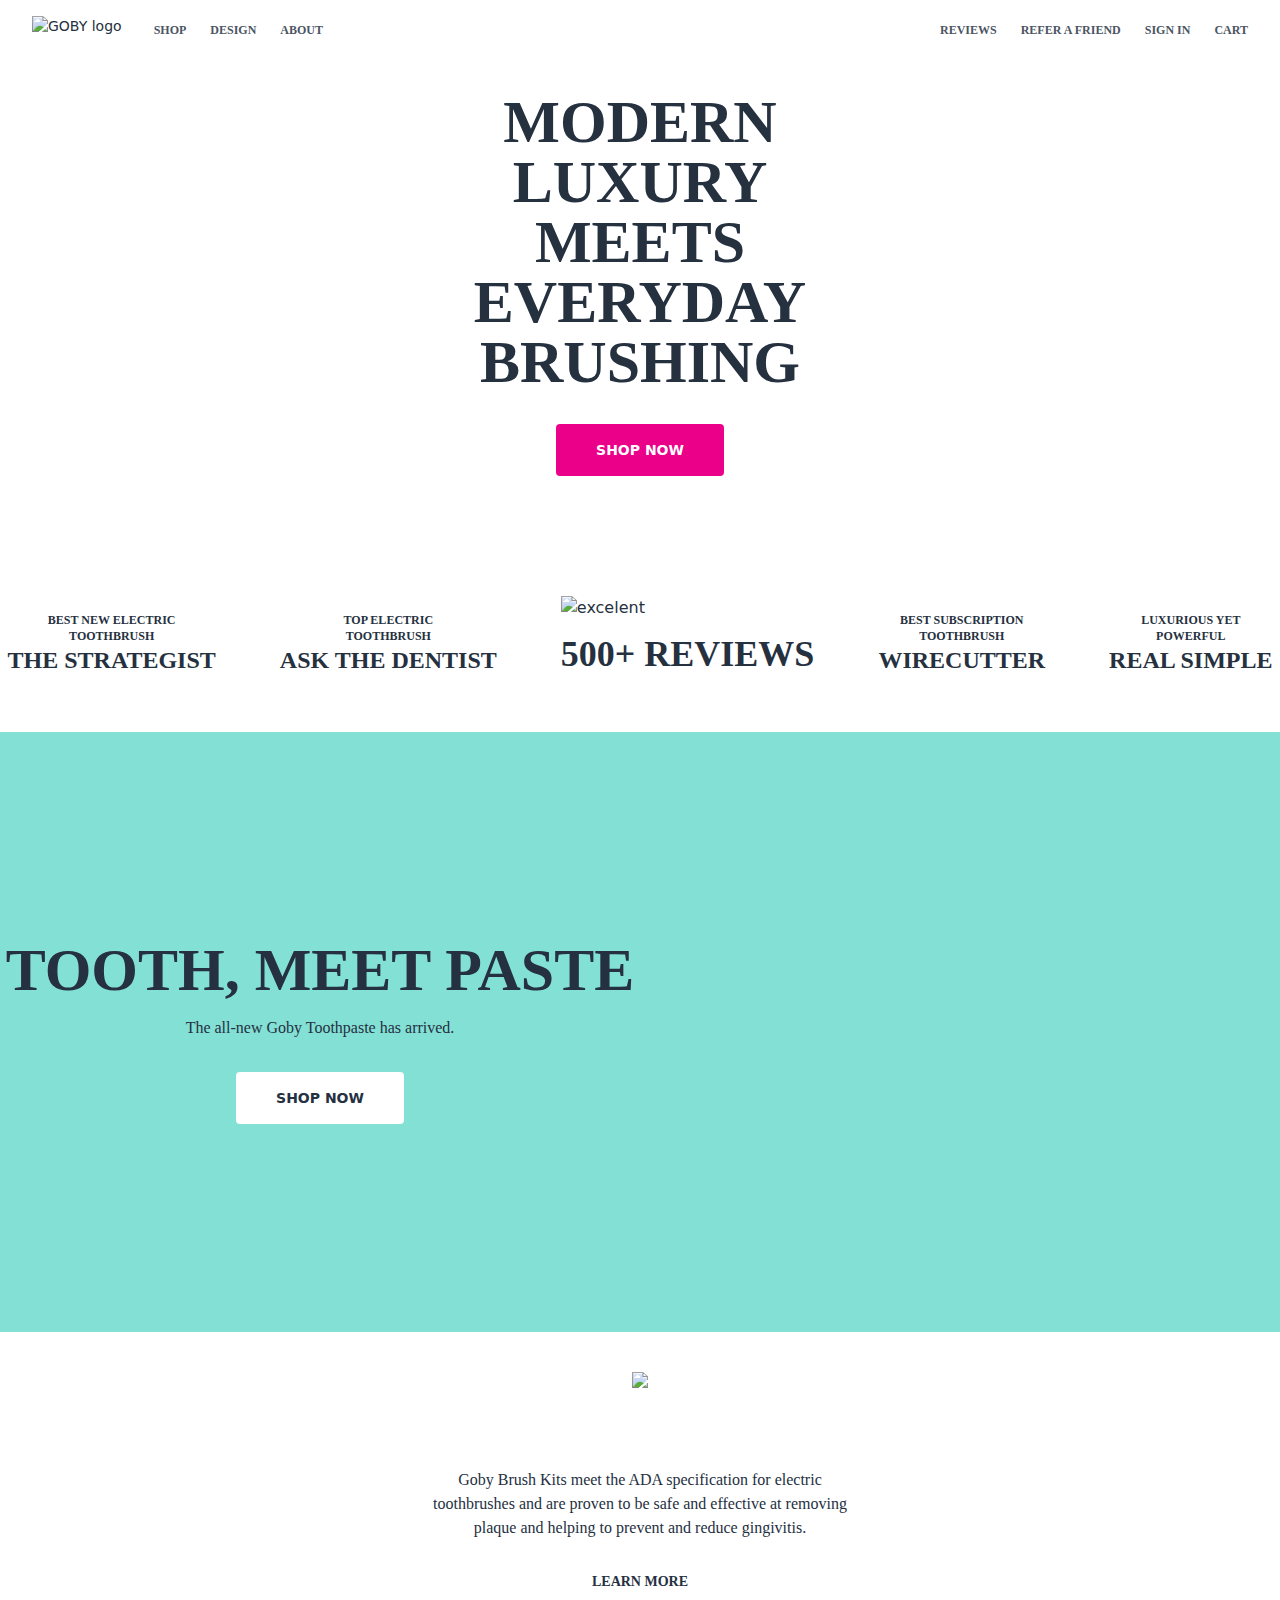
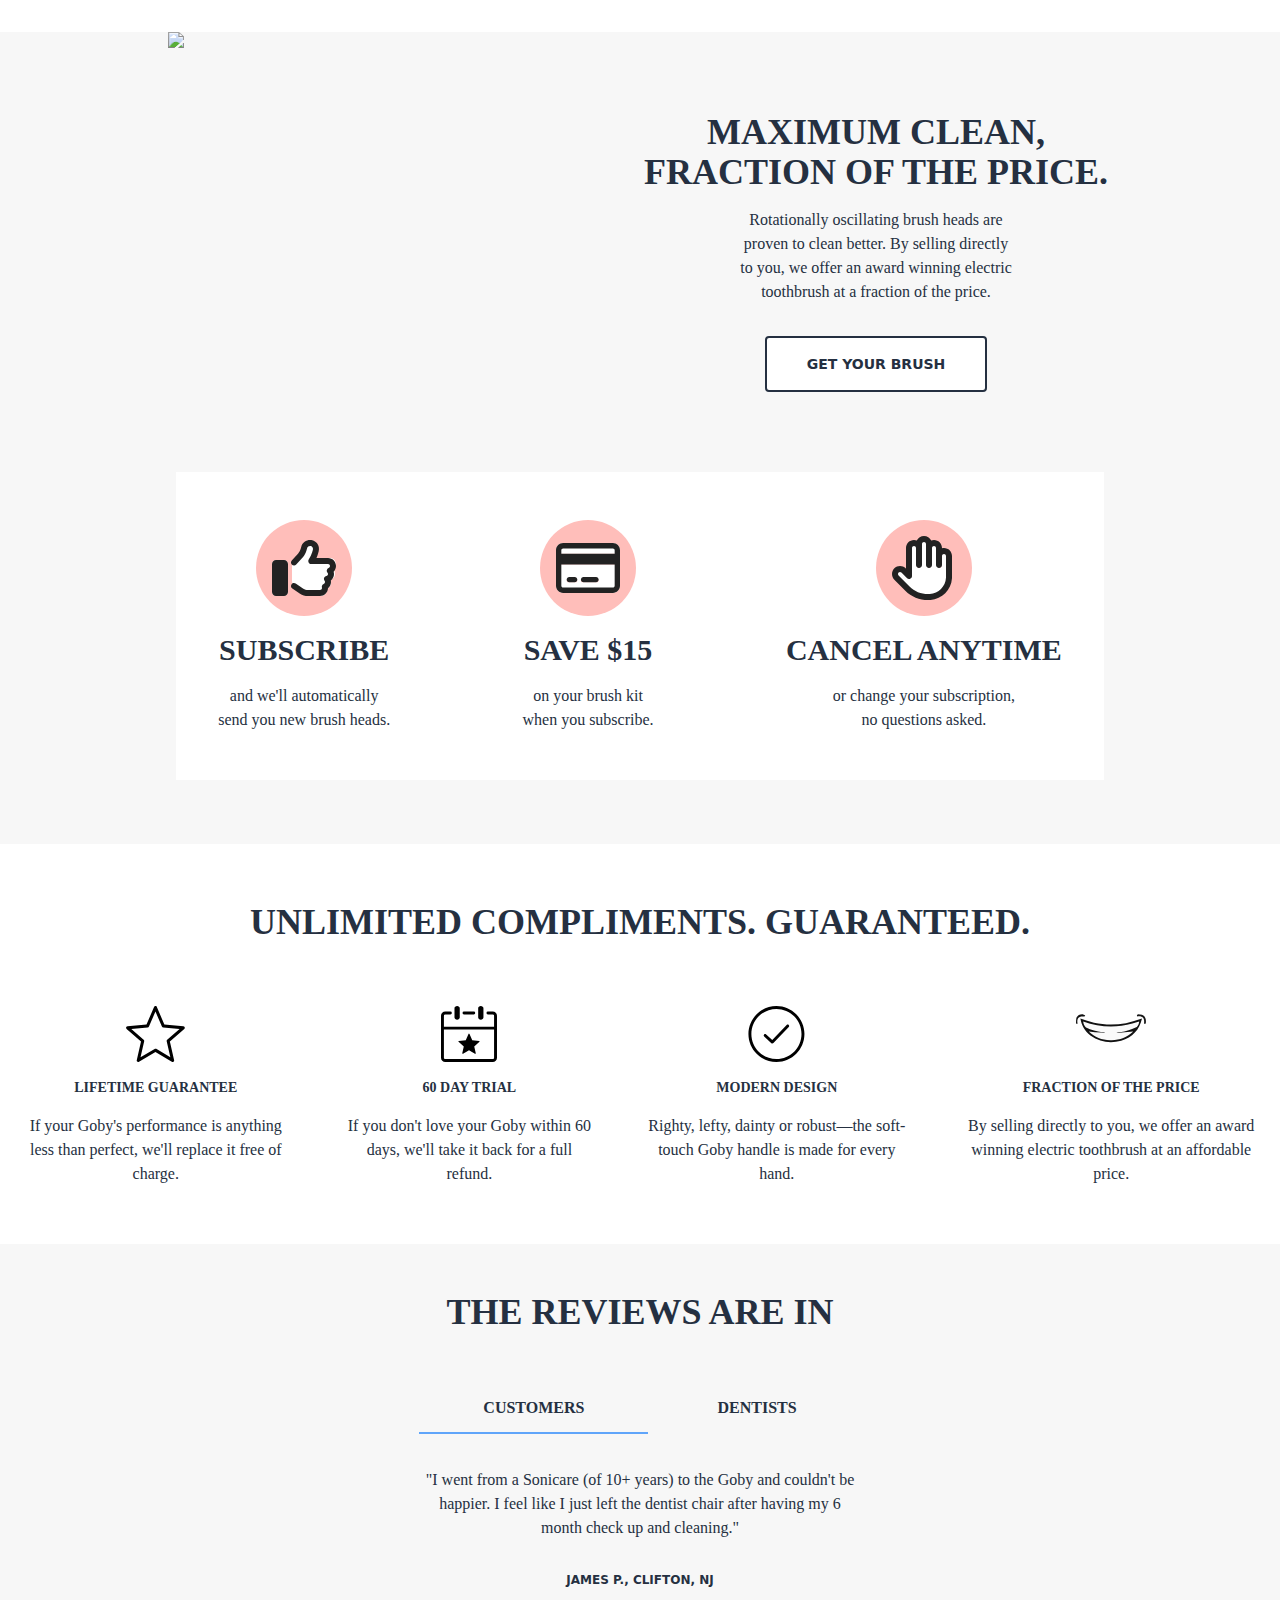
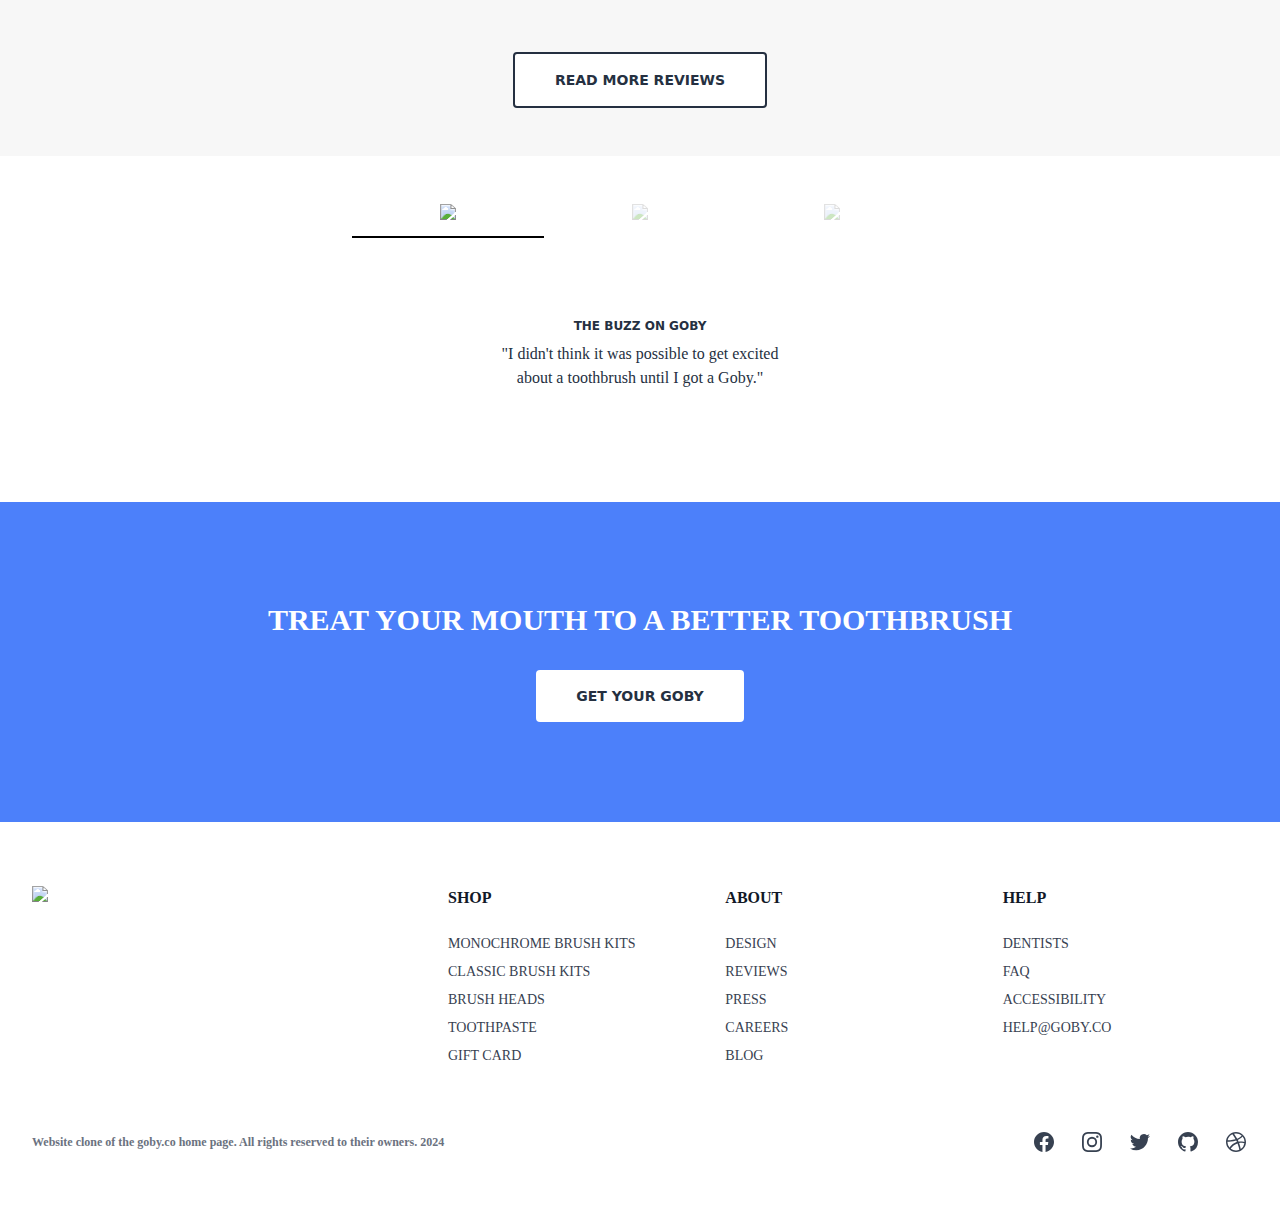
==== commit f42ec4c4: "responsive design 3" ====
--- a/index.html
+++ b/index.html
@@ -67,7 +67,7 @@
           </div>
         </div>
       </div>
-      <div class="pt-10 pb-14 container mx-auto flex flex-row justify-center space-x-16">
+      <div class="pt-10 pb-14 container mx-auto flex flex-row justify-center gap-x-8 md:gap-x-16">
         <div class="hidden lg:block">
           <p class="font-gotham font-bold text-xs text-center">
             BEST NEW ELECTRIC <br />
@@ -104,9 +104,9 @@
     </section>
     <!-- product -->
     <section>
-      <div class="h-[600px] bg-cover bg-center md:bg-toothpaste">
+      <div class="h-[820px] md:h-[600px] py-8 bg-cover bg-top bg-secondary bg-toothpaste-mobile md:bg-toothpaste">
         <div class="container mx-auto h-full flex flex-col md:flex-row justify-center">
-          <div class="flex-1 flex flex-col items-center justify-center">
+          <div class="flex-none md:flex-1 flex flex-col items-center justify-center">
             <p class="font-gotham-cond font-bold text-6xl text-center">TOOTH, MEET PASTE</p>
             <p class="pt-4 text-base font-serif text-center">The all-new Goby Toothpaste has arrived.</p>
             <button
@@ -115,7 +115,7 @@
               SHOP NOW
             </button>
           </div>
-          <div class="flex-1 bg-cover bg-center bg-toothpaste md:bg-none"></div>
+          <div class="flex-1"></div>
         </div>
       </div>
     </section>
@@ -124,8 +124,8 @@
       <div class="container mx-auto py-6 flex flex-col items-center justify-center">
         <img class="h-20 m-4" src="public/img/ada.png" />
         <p class="text-base font-serif text-center">
-          Goby Brush Kits meet the ADA specification for electric <br />
-          toothbrushes and are proven to be safe and effective at removing <br />
+          Goby Brush Kits meet the ADA specification for electric <br class="hidden md:block" />
+          toothbrushes and are proven to be safe and effective at removing <br class="hidden md:block" />
           plaque and helping to prevent and reduce gingivitis.
         </p>
         <button class="bg-white rounded font-gotham font-extrabold mt-4 py-4 px-10 text-sm">LEARN MORE</button>
@@ -236,7 +236,7 @@
         <div class="container mx-auto px-4 h-full flex flex-col items-center justify-center">
           <p class="font-gotham-cond font-bold text-4xl text-center">UNLIMITED COMPLIMENTS. GUARANTEED.</p>
           <div
-            class="pt-16 flex flex-col md:flex-row justify-center items-stretch space-y-12 md:space-y-0 md:space-x-12 bg-white"
+            class="pt-8 lg:pt-16 flex flex-col md:flex-row justify-center items-stretch space-y-12 md:space-y-0 md:space-x-12 bg-white"
           >
             <div class="flex flex-col justify-center items-center">
               <svg
@@ -359,8 +359,8 @@
     </section>
     <!-- reviews -->
     <section>
-      <div class="bg-[#f7f7f7] bg-testimonials-right bg-contain bg-no-repeat bg-right">
-        <div class="h-128 flex justify-center bg-testimonials-left bg-contain bg-no-repeat bg-left">
+      <div class="bg-[#f7f7f7] lg:bg-testimonials-right bg-contain bg-no-repeat bg-right">
+        <div class="h-128 flex justify-center lg:bg-testimonials-left bg-contain bg-no-repeat bg-left">
           <div class="flex flex-col items-center justify-center">
             <p class="font-gotham-cond font-bold text-4xl text-center">THE REVIEWS ARE IN</p>
             <div class="mt-16">
@@ -373,8 +373,8 @@
               >
             </div>
             <p class="mt-12 text-base font-serif text-center">
-              "I went from a Sonicare (of 10+ years) to the Goby and couldn't be <br />
-              happier. I feel like I just left the dentist chair after having my 6 <br />
+              "I went from a Sonicare (of 10+ years) to the Goby and couldn't be <br class="hidden md:block" />
+              happier. I feel like I just left the dentist chair after having my 6 <br class="hidden md:block" />
               month check up and cleaning."
             </p>
             <p class="pt-8 text-xs font-extrabold text-center uppercase">JAMES P., CLIFTON, NJ</p>
@@ -385,6 +385,7 @@
             </button>
           </div>
         </div>
+        <img src="public/img/testimonials-bg-mobile.png" class="md:hidden" />
       </div>
     </section>
     <!-- markets -->
@@ -392,19 +393,23 @@
       <div class="container mx-auto">
         <div class="flex flex-col items-center justify-center pb-16 pt-8">
           <div class="flex items-stretch max-w-[64rem]">
-            <div class="py-4 px-[88px] flex-1 flex flex-col justify-center border-b-2 border-b-black">
+            <div class="py-4 px-4 md:px-12 lg:px-[88px] flex-1 flex flex-col justify-center border-b-2 border-b-black">
               <img
                 class="my-auto"
                 src="https://static.wixstatic.com/media/035bdd_3afdabcbfc404e49921e990892297a0f~mv2.png/v1/fill/w_598,h_88,al_c,usm_0.66_1.00_0.01/The_New_York_Times_logo.png"
               />
             </div>
-            <div class="py-4 px-[88px] flex-1 flex flex-col justify-center border-b-2 border-b-white hover:border-b-gray-300">
+            <div
+              class="py-4 px-4 md:px-12 lg:px-[88px] flex-1 flex flex-col justify-center border-b-2 border-b-white hover:border-b-gray-300"
+            >
               <img
                 class="my-auto opacity-30"
                 src="https://th.bing.com/th/id/R.e011e32c713d2a1810e90c9140190033?rik=VPeSiBEMzhrCCg&riu=http%3a%2f%2fcdn.shopify.com%2fs%2ffiles%2f1%2f0818%2f5369%2ffiles%2fcoolhunting_large.png%3f7206891560225075616&ehk=vh7MtC984v31TliCs6Rp4yCIWt%2fY9XLFP4sADW5Oor4%3d&risl=&pid=ImgRaw&r=0"
               />
             </div>
-            <div class="py-4 px-[88px] flex-1 flex flex-col justify-center border-b-2 border-b-white hover:border-b-gray-300">
+            <div
+              class="py-4 px-4 md:px-12 lg:px-[88px] flex-1 flex flex-col justify-center border-b-2 border-b-white hover:border-b-gray-300"
+            >
               <img
                 class="my-auto opacity-30"
                 src="https://www.wpromote.com/wp-content/uploads/2020/05/Business-Insider-logo_row.png"
@@ -519,12 +524,12 @@
           </div>
         </div>
 
-        <div class="flex items-center justify-between">
+        <div class="flex items-center justify-between gap-2 md:gap-6">
           <p class="font-gotham font-bold text-xs text-gray-500">
             Website clone of the goby.co home page. All rights reserved to their owners. 2024
           </p>
 
-          <ul class="flex gap-6">
+          <ul class="flex gap-2 md:gap-6">
             <li>
               <a href="#" rel="noreferrer" target="_blank" class="text-gray-700 transition hover:opacity-75">
                 <span class="sr-only">Facebook</span>
--- a/output.css
+++ b/output.css
@@ -1 +1 @@
-/*! tailwindcss v3.4.4 | MIT License | https://tailwindcss.com*/*,:after,:before{box-sizing:border-box;border:0 solid #e5e7eb}:after,:before{--tw-content:""}:host,html{line-height:1.5;-webkit-text-size-adjust:100%;-moz-tab-size:4;-o-tab-size:4;tab-size:4;font-family:ui-sans-serif,system-ui,sans-serif,Apple Color Emoji,Segoe UI Emoji,Segoe UI Symbol,Noto Color Emoji;font-feature-settings:normal;font-variation-settings:normal;-webkit-tap-highlight-color:transparent}body{margin:0;line-height:inherit}hr{height:0;color:inherit;border-top-width:1px}abbr:where([title]){-webkit-text-decoration:underline dotted;text-decoration:underline dotted}h1,h2,h3,h4,h5,h6{font-size:inherit;font-weight:inherit}a{color:inherit;text-decoration:inherit}b,strong{font-weight:bolder}code,kbd,pre,samp{font-family:ui-monospace,SFMono-Regular,Menlo,Monaco,Consolas,Liberation Mono,Courier New,monospace;font-feature-settings:normal;font-variation-settings:normal;font-size:1em}small{font-size:80%}sub,sup{font-size:75%;line-height:0;position:relative;vertical-align:initial}sub{bottom:-.25em}sup{top:-.5em}table{text-indent:0;border-color:inherit;border-collapse:collapse}button,input,optgroup,select,textarea{font-family:inherit;font-feature-settings:inherit;font-variation-settings:inherit;font-size:100%;font-weight:inherit;line-height:inherit;letter-spacing:inherit;color:inherit;margin:0;padding:0}button,select{text-transform:none}button,input:where([type=button]),input:where([type=reset]),input:where([type=submit]){-webkit-appearance:button;background-color:initial;background-image:none}:-moz-focusring{outline:auto}:-moz-ui-invalid{box-shadow:none}progress{vertical-align:initial}::-webkit-inner-spin-button,::-webkit-outer-spin-button{height:auto}[type=search]{-webkit-appearance:textfield;outline-offset:-2px}::-webkit-search-decoration{-webkit-appearance:none}::-webkit-file-upload-button{-webkit-appearance:button;font:inherit}summary{display:list-item}blockquote,dd,dl,figure,h1,h2,h3,h4,h5,h6,hr,p,pre{margin:0}fieldset{margin:0}fieldset,legend{padding:0}menu,ol,ul{list-style:none;margin:0;padding:0}dialog{padding:0}textarea{resize:vertical}input::-moz-placeholder,textarea::-moz-placeholder{opacity:1;color:#9ca3af}input::placeholder,textarea::placeholder{opacity:1;color:#9ca3af}[role=button],button{cursor:pointer}:disabled{cursor:default}audio,canvas,embed,iframe,img,object,svg,video{display:block;vertical-align:middle}img,video{max-width:100%;height:auto}[hidden]{display:none}@font-face{font-family:Gotham;font-weight:500;src:url("public/fonts/Gotham/Gotham Book/Gotham Book.otf") format("opentype")}@font-face{font-family:Gotham;font-weight:700;src:url("public/fonts/Gotham/Gotham Bold/Gotham Bold.otf") format("opentype")}@font-face{font-family:Gotham;font-weight:800;src:url("public/fonts/Gotham/Gotham Black/Gotham Black.otf") format("opentype")}@font-face{font-family:Gotham Condensed;font-weight:700;src:url("public/fonts/Gotham Condensed/Gotham Condensed Bold/Gotham Condensed Bold.otf") format("opentype")}*,::backdrop,:after,:before{--tw-border-spacing-x:0;--tw-border-spacing-y:0;--tw-translate-x:0;--tw-translate-y:0;--tw-rotate:0;--tw-skew-x:0;--tw-skew-y:0;--tw-scale-x:1;--tw-scale-y:1;--tw-pan-x: ;--tw-pan-y: ;--tw-pinch-zoom: ;--tw-scroll-snap-strictness:proximity;--tw-gradient-from-position: ;--tw-gradient-via-position: ;--tw-gradient-to-position: ;--tw-ordinal: ;--tw-slashed-zero: ;--tw-numeric-figure: ;--tw-numeric-spacing: ;--tw-numeric-fraction: ;--tw-ring-inset: ;--tw-ring-offset-width:0px;--tw-ring-offset-color:#fff;--tw-ring-color:#3b82f680;--tw-ring-offset-shadow:0 0 #0000;--tw-ring-shadow:0 0 #0000;--tw-shadow:0 0 #0000;--tw-shadow-colored:0 0 #0000;--tw-blur: ;--tw-brightness: ;--tw-contrast: ;--tw-grayscale: ;--tw-hue-rotate: ;--tw-invert: ;--tw-saturate: ;--tw-sepia: ;--tw-drop-shadow: ;--tw-backdrop-blur: ;--tw-backdrop-brightness: ;--tw-backdrop-contrast: ;--tw-backdrop-grayscale: ;--tw-backdrop-hue-rotate: ;--tw-backdrop-invert: ;--tw-backdrop-opacity: ;--tw-backdrop-saturate: ;--tw-backdrop-sepia: ;--tw-contain-size: ;--tw-contain-layout: ;--tw-contain-paint: ;--tw-contain-style: }.container{width:100%}@media (min-width:640px){.container{max-width:640px}}@media (min-width:768px){.container{max-width:768px}}@media (min-width:1024px){.container{max-width:1024px}}@media (min-width:1280px){.container{max-width:1280px}}@media (min-width:1536px){.container{max-width:1536px}}.sr-only{position:absolute;width:1px;height:1px;padding:0;margin:-1px;overflow:hidden;clip:rect(0,0,0,0);white-space:nowrap;border-width:0}.visible{visibility:visible}.static{position:static}.absolute{position:absolute}.relative{position:relative}.m-4{margin:1rem}.mx-auto{margin-left:auto;margin-right:auto}.my-4{margin-top:1rem;margin-bottom:1rem}.my-auto{margin-top:auto;margin-bottom:auto}.my-8{margin-top:2rem;margin-bottom:2rem}.mx-4{margin-left:1rem;margin-right:1rem}.-mt-4{margin-top:-1rem}.mb-12{margin-bottom:3rem}.mb-4{margin-bottom:1rem}.mt-12{margin-top:3rem}.mt-16{margin-top:4rem}.mt-2{margin-top:.5rem}.mt-20{margin-top:5rem}.mt-4{margin-top:1rem}.mt-6{margin-top:1.5rem}.mt-8{margin-top:2rem}.block{display:block}.flex{display:flex}.grid{display:grid}.hidden{display:none}.h-128{height:32rem}.h-14{height:3.5rem}.h-16{height:4rem}.h-20{height:5rem}.h-24{height:6rem}.h-6{height:1.5rem}.h-7{height:1.75rem}.h-80{height:20rem}.h-96{height:24rem}.h-\[22px\]{height:22px}.h-\[600px\]{height:600px}.h-full{height:100%}.h-52{height:13rem}.h-64{height:16rem}.w-14{width:3.5rem}.w-16{width:4rem}.w-24{width:6rem}.w-6{width:1.5rem}.w-full{width:100%}.max-w-\[64rem\]{max-width:64rem}.max-w-screen-xl{max-width:1280px}.flex-1{flex:1 1 0%}.grid-cols-1{grid-template-columns:repeat(1,minmax(0,1fr))}.flex-row{flex-direction:row}.flex-col{flex-direction:column}.items-start{align-items:flex-start}.items-center{align-items:center}.items-stretch{align-items:stretch}.justify-start{justify-content:flex-start}.justify-end{justify-content:flex-end}.justify-center{justify-content:center}.justify-between{justify-content:space-between}.justify-around{justify-content:space-around}.gap-6{gap:1.5rem}.gap-8{gap:2rem}.space-x-12>:not([hidden])~:not([hidden]){--tw-space-x-reverse:0;margin-right:calc(3rem*var(--tw-space-x-reverse));margin-left:calc(3rem*(1 - var(--tw-space-x-reverse)))}.space-x-16>:not([hidden])~:not([hidden]){--tw-space-x-reverse:0;margin-right:calc(4rem*var(--tw-space-x-reverse));margin-left:calc(4rem*(1 - var(--tw-space-x-reverse)))}.space-x-8>:not([hidden])~:not([hidden]){--tw-space-x-reverse:0;margin-right:calc(2rem*var(--tw-space-x-reverse));margin-left:calc(2rem*(1 - var(--tw-space-x-reverse)))}.space-y-2>:not([hidden])~:not([hidden]){--tw-space-y-reverse:0;margin-top:calc(.5rem*(1 - var(--tw-space-y-reverse)));margin-bottom:calc(.5rem*var(--tw-space-y-reverse))}.space-y-6>:not([hidden])~:not([hidden]){--tw-space-y-reverse:0;margin-top:calc(1.5rem*(1 - var(--tw-space-y-reverse)));margin-bottom:calc(1.5rem*var(--tw-space-y-reverse))}.space-y-8>:not([hidden])~:not([hidden]){--tw-space-y-reverse:0;margin-top:calc(2rem*(1 - var(--tw-space-y-reverse)));margin-bottom:calc(2rem*var(--tw-space-y-reverse))}.space-x-6>:not([hidden])~:not([hidden]){--tw-space-x-reverse:0;margin-right:calc(1.5rem*var(--tw-space-x-reverse));margin-left:calc(1.5rem*(1 - var(--tw-space-x-reverse)))}.space-y-12>:not([hidden])~:not([hidden]){--tw-space-y-reverse:0;margin-top:calc(3rem*(1 - var(--tw-space-y-reverse)));margin-bottom:calc(3rem*var(--tw-space-y-reverse))}.space-x-0>:not([hidden])~:not([hidden]){--tw-space-x-reverse:0;margin-right:calc(0px*var(--tw-space-x-reverse));margin-left:calc(0px*(1 - var(--tw-space-x-reverse)))}.rounded{border-radius:.25rem}.rounded-full{border-radius:9999px}.border-2{border-width:2px}.border-b-2{border-bottom-width:2px}.border-secondary-button-hover{--tw-border-opacity:1;border-color:rgb(37 48 65/var(--tw-border-opacity))}.border-b-black{--tw-border-opacity:1;border-bottom-color:rgb(0 0 0/var(--tw-border-opacity))}.border-b-blue-400{--tw-border-opacity:1;border-bottom-color:rgb(96 165 250/var(--tw-border-opacity))}.border-b-white{--tw-border-opacity:1;border-bottom-color:rgb(255 255 255/var(--tw-border-opacity))}.bg-\[\#4c80fa\]{--tw-bg-opacity:1;background-color:rgb(76 128 250/var(--tw-bg-opacity))}.bg-\[\#f7f7f7\]{--tw-bg-opacity:1;background-color:rgb(247 247 247/var(--tw-bg-opacity))}.bg-\[\#ffbeba\]{--tw-bg-opacity:1;background-color:rgb(255 190 186/var(--tw-bg-opacity))}.bg-primary-button{--tw-bg-opacity:1;background-color:rgb(235 0 137/var(--tw-bg-opacity))}.bg-white{--tw-bg-opacity:1;background-color:rgb(255 255 255/var(--tw-bg-opacity))}.bg-hero{background-image:url(public/img/hero.jpg)}.bg-testimonials-left{background-image:url(public/img/testimonials-bg-left.png)}.bg-testimonials-right{background-image:url(public/img/testimonials-bg-right.png)}.bg-toothpaste{background-image:url(public/img/toothpaste.jpg)}.bg-none{background-image:none}.bg-contain{background-size:contain}.bg-cover{background-size:cover}.bg-center{background-position:50%}.bg-left{background-position:0}.bg-right{background-position:100%}.bg-bottom{background-position:bottom}.bg-right-bottom{background-position:100% 100%}.bg-no-repeat{background-repeat:no-repeat}.px-10{padding-left:2.5rem;padding-right:2.5rem}.px-16{padding-left:4rem;padding-right:4rem}.px-4{padding-left:1rem;padding-right:1rem}.px-8{padding-left:2rem;padding-right:2rem}.px-\[88px\]{padding-left:88px;padding-right:88px}.py-12{padding-top:3rem;padding-bottom:3rem}.py-16{padding-top:4rem;padding-bottom:4rem}.py-4{padding-top:1rem;padding-bottom:1rem}.py-6{padding-top:1.5rem;padding-bottom:1.5rem}.py-8{padding-top:2rem;padding-bottom:2rem}.pb-14{padding-bottom:3.5rem}.pb-16{padding-bottom:4rem}.pb-3{padding-bottom:.75rem}.pt-10{padding-top:2.5rem}.pt-16{padding-top:4rem}.pt-4{padding-top:1rem}.pt-8{padding-top:2rem}.text-center{text-align:center}.align-top{vertical-align:top}.font-gotham{font-family:Gotham}.font-gotham-cond{font-family:Gotham Condensed}.font-serif{font-family:ui-serif,Georgia,Cambria,Times New Roman,Times,serif}.text-2xl{font-size:1.5rem;line-height:2rem}.text-3xl{font-size:1.875rem;line-height:2.25rem}.text-4xl{font-size:2.25rem;line-height:2.5rem}.text-6xl{font-size:3.75rem;line-height:1}.text-base{font-size:1rem;line-height:1.5rem}.text-sm{font-size:.875rem;line-height:1.25rem}.text-xs{font-size:.75rem;line-height:1rem}.font-bold{font-weight:700}.font-extrabold{font-weight:800}.uppercase{text-transform:uppercase}.text-\[\#253041\]{--tw-text-opacity:1;color:rgb(37 48 65/var(--tw-text-opacity))}.text-\[\#263140\]{--tw-text-opacity:1;color:rgb(38 49 64/var(--tw-text-opacity))}.text-gray-500{--tw-text-opacity:1;color:rgb(107 114 128/var(--tw-text-opacity))}.text-gray-700{--tw-text-opacity:1;color:rgb(55 65 81/var(--tw-text-opacity))}.text-gray-900{--tw-text-opacity:1;color:rgb(17 24 39/var(--tw-text-opacity))}.text-secondary-button-hover{--tw-text-opacity:1;color:rgb(37 48 65/var(--tw-text-opacity))}.text-white{--tw-text-opacity:1;color:rgb(255 255 255/var(--tw-text-opacity))}.opacity-30{opacity:.3}.transition{transition-property:color,background-color,border-color,text-decoration-color,fill,stroke,opacity,box-shadow,transform,filter,-webkit-backdrop-filter;transition-property:color,background-color,border-color,text-decoration-color,fill,stroke,opacity,box-shadow,transform,filter,backdrop-filter;transition-property:color,background-color,border-color,text-decoration-color,fill,stroke,opacity,box-shadow,transform,filter,backdrop-filter,-webkit-backdrop-filter;transition-timing-function:cubic-bezier(.4,0,.2,1)}.duration-150,.transition{transition-duration:.15s}.hover\:border-b-2:hover{border-bottom-width:2px}.hover\:border-b-blue-400:hover{--tw-border-opacity:1;border-bottom-color:rgb(96 165 250/var(--tw-border-opacity))}.hover\:border-b-gray-300:hover{--tw-border-opacity:1;border-bottom-color:rgb(209 213 219/var(--tw-border-opacity))}.hover\:bg-primary-button-hover:hover{--tw-bg-opacity:1;background-color:rgb(188 0 110/var(--tw-bg-opacity))}.hover\:bg-secondary-button-hover:hover{--tw-bg-opacity:1;background-color:rgb(37 48 65/var(--tw-bg-opacity))}.hover\:text-gray-800:hover{--tw-text-opacity:1;color:rgb(31 41 55/var(--tw-text-opacity))}.hover\:text-gray-900:hover{--tw-text-opacity:1;color:rgb(17 24 39/var(--tw-text-opacity))}.hover\:text-white:hover{--tw-text-opacity:1;color:rgb(255 255 255/var(--tw-text-opacity))}.hover\:opacity-75:hover{opacity:.75}@media (min-width:640px){.sm\:grid-cols-3{grid-template-columns:repeat(3,minmax(0,1fr))}.sm\:px-6{padding-left:1.5rem;padding-right:1.5rem}}@media (min-width:768px){.md\:visible{visibility:visible}.md\:static{position:static}.md\:mx-8{margin-left:2rem;margin-right:2rem}.md\:mx-2{margin-left:.5rem;margin-right:.5rem}.md\:mx-4{margin-left:1rem;margin-right:1rem}.md\:mt-0{margin-top:0}.md\:block{display:block}.md\:flex{display:flex}.md\:hidden{display:none}.md\:h-\[400px\]{height:400px}.md\:h-\[440px\]{height:440px}.md\:w-\[60rem\]{width:60rem}.md\:flex-row{flex-direction:row}.md\:space-x-6>:not([hidden])~:not([hidden]){--tw-space-x-reverse:0;margin-right:calc(1.5rem*var(--tw-space-x-reverse));margin-left:calc(1.5rem*(1 - var(--tw-space-x-reverse)))}.md\:space-y-0>:not([hidden])~:not([hidden]){--tw-space-y-reverse:0;margin-top:calc(0px*(1 - var(--tw-space-y-reverse)));margin-bottom:calc(0px*var(--tw-space-y-reverse))}.md\:space-x-12>:not([hidden])~:not([hidden]){--tw-space-x-reverse:0;margin-right:calc(3rem*var(--tw-space-x-reverse));margin-left:calc(3rem*(1 - var(--tw-space-x-reverse)))}.md\:bg-toothpaste{background-image:url(public/img/toothpaste.jpg)}.md\:bg-none{background-image:none}.md\:bg-center{background-position:50%}.md\:px-2{padding-left:.5rem;padding-right:.5rem}.md\:py-0{padding-top:0;padding-bottom:0}.md\:px-4{padding-left:1rem;padding-right:1rem}.md\:pb-0{padding-bottom:0}.md\:pb-16{padding-bottom:4rem}.md\:text-sm{font-size:.875rem;line-height:1.25rem}.md\:font-bold{font-weight:700}.md\:text-gray-600{--tw-text-opacity:1;color:rgb(75 85 99/var(--tw-text-opacity))}}@media (min-width:1024px){.lg\:col-span-2{grid-column:span 2/span 2}.lg\:block{display:block}.lg\:h-\[400px\]{height:400px}.lg\:w-\[60rem\]{width:60rem}.lg\:grid-cols-3{grid-template-columns:repeat(3,minmax(0,1fr))}.lg\:flex-row{flex-direction:row}.lg\:space-y-16>:not([hidden])~:not([hidden]){--tw-space-y-reverse:0;margin-top:calc(4rem*(1 - var(--tw-space-y-reverse)));margin-bottom:calc(4rem*var(--tw-space-y-reverse))}.lg\:px-8{padding-left:2rem;padding-right:2rem}.lg\:pb-16{padding-bottom:4rem}}+/*! tailwindcss v3.4.4 | MIT License | https://tailwindcss.com*/*,:after,:before{box-sizing:border-box;border:0 solid #e5e7eb}:after,:before{--tw-content:""}:host,html{line-height:1.5;-webkit-text-size-adjust:100%;-moz-tab-size:4;-o-tab-size:4;tab-size:4;font-family:ui-sans-serif,system-ui,sans-serif,Apple Color Emoji,Segoe UI Emoji,Segoe UI Symbol,Noto Color Emoji;font-feature-settings:normal;font-variation-settings:normal;-webkit-tap-highlight-color:transparent}body{margin:0;line-height:inherit}hr{height:0;color:inherit;border-top-width:1px}abbr:where([title]){-webkit-text-decoration:underline dotted;text-decoration:underline dotted}h1,h2,h3,h4,h5,h6{font-size:inherit;font-weight:inherit}a{color:inherit;text-decoration:inherit}b,strong{font-weight:bolder}code,kbd,pre,samp{font-family:ui-monospace,SFMono-Regular,Menlo,Monaco,Consolas,Liberation Mono,Courier New,monospace;font-feature-settings:normal;font-variation-settings:normal;font-size:1em}small{font-size:80%}sub,sup{font-size:75%;line-height:0;position:relative;vertical-align:initial}sub{bottom:-.25em}sup{top:-.5em}table{text-indent:0;border-color:inherit;border-collapse:collapse}button,input,optgroup,select,textarea{font-family:inherit;font-feature-settings:inherit;font-variation-settings:inherit;font-size:100%;font-weight:inherit;line-height:inherit;letter-spacing:inherit;color:inherit;margin:0;padding:0}button,select{text-transform:none}button,input:where([type=button]),input:where([type=reset]),input:where([type=submit]){-webkit-appearance:button;background-color:initial;background-image:none}:-moz-focusring{outline:auto}:-moz-ui-invalid{box-shadow:none}progress{vertical-align:initial}::-webkit-inner-spin-button,::-webkit-outer-spin-button{height:auto}[type=search]{-webkit-appearance:textfield;outline-offset:-2px}::-webkit-search-decoration{-webkit-appearance:none}::-webkit-file-upload-button{-webkit-appearance:button;font:inherit}summary{display:list-item}blockquote,dd,dl,figure,h1,h2,h3,h4,h5,h6,hr,p,pre{margin:0}fieldset{margin:0}fieldset,legend{padding:0}menu,ol,ul{list-style:none;margin:0;padding:0}dialog{padding:0}textarea{resize:vertical}input::-moz-placeholder,textarea::-moz-placeholder{opacity:1;color:#9ca3af}input::placeholder,textarea::placeholder{opacity:1;color:#9ca3af}[role=button],button{cursor:pointer}:disabled{cursor:default}audio,canvas,embed,iframe,img,object,svg,video{display:block;vertical-align:middle}img,video{max-width:100%;height:auto}[hidden]{display:none}@font-face{font-family:Gotham;font-weight:500;src:url("public/fonts/Gotham/Gotham Book/Gotham Book.otf") format("opentype")}@font-face{font-family:Gotham;font-weight:700;src:url("public/fonts/Gotham/Gotham Bold/Gotham Bold.otf") format("opentype")}@font-face{font-family:Gotham;font-weight:800;src:url("public/fonts/Gotham/Gotham Black/Gotham Black.otf") format("opentype")}@font-face{font-family:Gotham Condensed;font-weight:700;src:url("public/fonts/Gotham Condensed/Gotham Condensed Bold/Gotham Condensed Bold.otf") format("opentype")}*,::backdrop,:after,:before{--tw-border-spacing-x:0;--tw-border-spacing-y:0;--tw-translate-x:0;--tw-translate-y:0;--tw-rotate:0;--tw-skew-x:0;--tw-skew-y:0;--tw-scale-x:1;--tw-scale-y:1;--tw-pan-x: ;--tw-pan-y: ;--tw-pinch-zoom: ;--tw-scroll-snap-strictness:proximity;--tw-gradient-from-position: ;--tw-gradient-via-position: ;--tw-gradient-to-position: ;--tw-ordinal: ;--tw-slashed-zero: ;--tw-numeric-figure: ;--tw-numeric-spacing: ;--tw-numeric-fraction: ;--tw-ring-inset: ;--tw-ring-offset-width:0px;--tw-ring-offset-color:#fff;--tw-ring-color:#3b82f680;--tw-ring-offset-shadow:0 0 #0000;--tw-ring-shadow:0 0 #0000;--tw-shadow:0 0 #0000;--tw-shadow-colored:0 0 #0000;--tw-blur: ;--tw-brightness: ;--tw-contrast: ;--tw-grayscale: ;--tw-hue-rotate: ;--tw-invert: ;--tw-saturate: ;--tw-sepia: ;--tw-drop-shadow: ;--tw-backdrop-blur: ;--tw-backdrop-brightness: ;--tw-backdrop-contrast: ;--tw-backdrop-grayscale: ;--tw-backdrop-hue-rotate: ;--tw-backdrop-invert: ;--tw-backdrop-opacity: ;--tw-backdrop-saturate: ;--tw-backdrop-sepia: ;--tw-contain-size: ;--tw-contain-layout: ;--tw-contain-paint: ;--tw-contain-style: }.container{width:100%}@media (min-width:640px){.container{max-width:640px}}@media (min-width:768px){.container{max-width:768px}}@media (min-width:1024px){.container{max-width:1024px}}@media (min-width:1280px){.container{max-width:1280px}}@media (min-width:1536px){.container{max-width:1536px}}.sr-only{position:absolute;width:1px;height:1px;padding:0;margin:-1px;overflow:hidden;clip:rect(0,0,0,0);white-space:nowrap;border-width:0}.static{position:static}.absolute{position:absolute}.relative{position:relative}.m-4{margin:1rem}.mx-auto{margin-left:auto;margin-right:auto}.my-4{margin-top:1rem;margin-bottom:1rem}.my-8{margin-top:2rem;margin-bottom:2rem}.my-auto{margin-top:auto;margin-bottom:auto}.-mt-4{margin-top:-1rem}.mb-12{margin-bottom:3rem}.mb-4{margin-bottom:1rem}.mt-12{margin-top:3rem}.mt-16{margin-top:4rem}.mt-2{margin-top:.5rem}.mt-20{margin-top:5rem}.mt-4{margin-top:1rem}.mt-6{margin-top:1.5rem}.mt-8{margin-top:2rem}.block{display:block}.flex{display:flex}.grid{display:grid}.hidden{display:none}.h-128{height:32rem}.h-14{height:3.5rem}.h-16{height:4rem}.h-20{height:5rem}.h-24{height:6rem}.h-6{height:1.5rem}.h-64{height:16rem}.h-7{height:1.75rem}.h-80{height:20rem}.h-96{height:24rem}.h-\[22px\]{height:22px}.h-\[300px\]{height:300px}.h-\[600px\]{height:600px}.h-full{height:100%}.h-\[800px\]{height:800px}.h-\[900px\]{height:900px}.h-\[400px\]{height:400px}.h-\[820px\]{height:820px}.w-14{width:3.5rem}.w-16{width:4rem}.w-24{width:6rem}.w-6{width:1.5rem}.w-full{width:100%}.max-w-\[64rem\]{max-width:64rem}.max-w-screen-xl{max-width:1280px}.flex-1{flex:1 1 0%}.flex-none{flex:none}.grid-cols-1{grid-template-columns:repeat(1,minmax(0,1fr))}.flex-row{flex-direction:row}.flex-col{flex-direction:column}.items-center{align-items:center}.items-stretch{align-items:stretch}.justify-start{justify-content:flex-start}.justify-end{justify-content:flex-end}.justify-center{justify-content:center}.justify-between{justify-content:space-between}.justify-around{justify-content:space-around}.gap-2{gap:.5rem}.gap-8{gap:2rem}.gap-x-8{-moz-column-gap:2rem;column-gap:2rem}.space-x-6>:not([hidden])~:not([hidden]){--tw-space-x-reverse:0;margin-right:calc(1.5rem*var(--tw-space-x-reverse));margin-left:calc(1.5rem*(1 - var(--tw-space-x-reverse)))}.space-x-8>:not([hidden])~:not([hidden]){--tw-space-x-reverse:0;margin-right:calc(2rem*var(--tw-space-x-reverse));margin-left:calc(2rem*(1 - var(--tw-space-x-reverse)))}.space-y-12>:not([hidden])~:not([hidden]){--tw-space-y-reverse:0;margin-top:calc(3rem*(1 - var(--tw-space-y-reverse)));margin-bottom:calc(3rem*var(--tw-space-y-reverse))}.space-y-2>:not([hidden])~:not([hidden]){--tw-space-y-reverse:0;margin-top:calc(.5rem*(1 - var(--tw-space-y-reverse)));margin-bottom:calc(.5rem*var(--tw-space-y-reverse))}.space-y-6>:not([hidden])~:not([hidden]){--tw-space-y-reverse:0;margin-top:calc(1.5rem*(1 - var(--tw-space-y-reverse)));margin-bottom:calc(1.5rem*var(--tw-space-y-reverse))}.space-y-8>:not([hidden])~:not([hidden]){--tw-space-y-reverse:0;margin-top:calc(2rem*(1 - var(--tw-space-y-reverse)));margin-bottom:calc(2rem*var(--tw-space-y-reverse))}.rounded{border-radius:.25rem}.rounded-full{border-radius:9999px}.border-2{border-width:2px}.border-b-2{border-bottom-width:2px}.border-secondary-button-hover{--tw-border-opacity:1;border-color:rgb(37 48 65/var(--tw-border-opacity))}.border-b-black{--tw-border-opacity:1;border-bottom-color:rgb(0 0 0/var(--tw-border-opacity))}.border-b-blue-400{--tw-border-opacity:1;border-bottom-color:rgb(96 165 250/var(--tw-border-opacity))}.border-b-white{--tw-border-opacity:1;border-bottom-color:rgb(255 255 255/var(--tw-border-opacity))}.bg-\[\#4c80fa\]{--tw-bg-opacity:1;background-color:rgb(76 128 250/var(--tw-bg-opacity))}.bg-\[\#f7f7f7\]{--tw-bg-opacity:1;background-color:rgb(247 247 247/var(--tw-bg-opacity))}.bg-\[\#ffbeba\]{--tw-bg-opacity:1;background-color:rgb(255 190 186/var(--tw-bg-opacity))}.bg-primary-button{--tw-bg-opacity:1;background-color:rgb(235 0 137/var(--tw-bg-opacity))}.bg-secondary{--tw-bg-opacity:1;background-color:rgb(131 224 213/var(--tw-bg-opacity))}.bg-white{--tw-bg-opacity:1;background-color:rgb(255 255 255/var(--tw-bg-opacity))}.bg-hero{background-image:url(public/img/hero.jpg)}.bg-toothpaste{background-image:url(public/img/toothpaste.jpg)}.bg-toothpaste-mobile{background-image:url(public/img/toothpaste-mobile.jpg)}.bg-contain{background-size:contain}.bg-cover{background-size:cover}.bg-center{background-position:50%}.bg-left{background-position:0}.bg-right{background-position:100%}.bg-bottom{background-position:bottom}.bg-top{background-position:top}.bg-no-repeat{background-repeat:no-repeat}.px-10{padding-left:2.5rem;padding-right:2.5rem}.px-16{padding-left:4rem;padding-right:4rem}.px-4{padding-left:1rem;padding-right:1rem}.px-8{padding-left:2rem;padding-right:2rem}.py-12{padding-top:3rem;padding-bottom:3rem}.py-16{padding-top:4rem;padding-bottom:4rem}.py-4{padding-top:1rem;padding-bottom:1rem}.py-6{padding-top:1.5rem;padding-bottom:1.5rem}.py-8{padding-top:2rem;padding-bottom:2rem}.pb-14{padding-bottom:3.5rem}.pb-16{padding-bottom:4rem}.pb-3{padding-bottom:.75rem}.pt-10{padding-top:2.5rem}.pt-4{padding-top:1rem}.pt-8{padding-top:2rem}.text-center{text-align:center}.font-gotham{font-family:Gotham}.font-gotham-cond{font-family:Gotham Condensed}.font-serif{font-family:ui-serif,Georgia,Cambria,Times New Roman,Times,serif}.text-2xl{font-size:1.5rem;line-height:2rem}.text-3xl{font-size:1.875rem;line-height:2.25rem}.text-4xl{font-size:2.25rem;line-height:2.5rem}.text-6xl{font-size:3.75rem;line-height:1}.text-base{font-size:1rem;line-height:1.5rem}.text-sm{font-size:.875rem;line-height:1.25rem}.text-xs{font-size:.75rem;line-height:1rem}.font-bold{font-weight:700}.font-extrabold{font-weight:800}.uppercase{text-transform:uppercase}.text-\[\#253041\]{--tw-text-opacity:1;color:rgb(37 48 65/var(--tw-text-opacity))}.text-\[\#263140\]{--tw-text-opacity:1;color:rgb(38 49 64/var(--tw-text-opacity))}.text-gray-500{--tw-text-opacity:1;color:rgb(107 114 128/var(--tw-text-opacity))}.text-gray-700{--tw-text-opacity:1;color:rgb(55 65 81/var(--tw-text-opacity))}.text-gray-900{--tw-text-opacity:1;color:rgb(17 24 39/var(--tw-text-opacity))}.text-secondary-button-hover{--tw-text-opacity:1;color:rgb(37 48 65/var(--tw-text-opacity))}.text-white{--tw-text-opacity:1;color:rgb(255 255 255/var(--tw-text-opacity))}.opacity-30{opacity:.3}.transition{transition-property:color,background-color,border-color,text-decoration-color,fill,stroke,opacity,box-shadow,transform,filter,-webkit-backdrop-filter;transition-property:color,background-color,border-color,text-decoration-color,fill,stroke,opacity,box-shadow,transform,filter,backdrop-filter;transition-property:color,background-color,border-color,text-decoration-color,fill,stroke,opacity,box-shadow,transform,filter,backdrop-filter,-webkit-backdrop-filter;transition-timing-function:cubic-bezier(.4,0,.2,1)}.duration-150,.transition{transition-duration:.15s}.hover\:border-b-2:hover{border-bottom-width:2px}.hover\:border-b-blue-400:hover{--tw-border-opacity:1;border-bottom-color:rgb(96 165 250/var(--tw-border-opacity))}.hover\:border-b-gray-300:hover{--tw-border-opacity:1;border-bottom-color:rgb(209 213 219/var(--tw-border-opacity))}.hover\:bg-primary-button-hover:hover{--tw-bg-opacity:1;background-color:rgb(188 0 110/var(--tw-bg-opacity))}.hover\:bg-secondary-button-hover:hover{--tw-bg-opacity:1;background-color:rgb(37 48 65/var(--tw-bg-opacity))}.hover\:text-gray-800:hover{--tw-text-opacity:1;color:rgb(31 41 55/var(--tw-text-opacity))}.hover\:text-gray-900:hover{--tw-text-opacity:1;color:rgb(17 24 39/var(--tw-text-opacity))}.hover\:text-white:hover{--tw-text-opacity:1;color:rgb(255 255 255/var(--tw-text-opacity))}.hover\:opacity-75:hover{opacity:.75}@media (min-width:640px){.sm\:grid-cols-3{grid-template-columns:repeat(3,minmax(0,1fr))}.sm\:px-6{padding-left:1.5rem;padding-right:1.5rem}}@media (min-width:768px){.md\:static{position:static}.md\:mx-4{margin-left:1rem;margin-right:1rem}.md\:mt-0{margin-top:0}.md\:block{display:block}.md\:flex{display:flex}.md\:hidden{display:none}.md\:h-\[400px\]{height:400px}.md\:h-\[440px\]{height:440px}.md\:h-full{height:100%}.md\:h-\[600px\]{height:600px}.md\:flex-1{flex:1 1 0%}.md\:flex-row{flex-direction:row}.md\:gap-6{gap:1.5rem}.md\:gap-x-16{-moz-column-gap:4rem;column-gap:4rem}.md\:space-x-12>:not([hidden])~:not([hidden]){--tw-space-x-reverse:0;margin-right:calc(3rem*var(--tw-space-x-reverse));margin-left:calc(3rem*(1 - var(--tw-space-x-reverse)))}.md\:space-x-6>:not([hidden])~:not([hidden]){--tw-space-x-reverse:0;margin-right:calc(1.5rem*var(--tw-space-x-reverse));margin-left:calc(1.5rem*(1 - var(--tw-space-x-reverse)))}.md\:space-y-0>:not([hidden])~:not([hidden]){--tw-space-y-reverse:0;margin-top:calc(0px*(1 - var(--tw-space-y-reverse)));margin-bottom:calc(0px*var(--tw-space-y-reverse))}.md\:bg-toothpaste{background-image:url(public/img/toothpaste.jpg)}.md\:px-12{padding-left:3rem;padding-right:3rem}.md\:px-2{padding-left:.5rem;padding-right:.5rem}.md\:py-0{padding-top:0}.md\:pb-0,.md\:py-0{padding-bottom:0}.md\:pb-16{padding-bottom:4rem}.md\:text-sm{font-size:.875rem;line-height:1.25rem}.md\:font-bold{font-weight:700}.md\:text-gray-600{--tw-text-opacity:1;color:rgb(75 85 99/var(--tw-text-opacity))}}@media (min-width:1024px){.lg\:col-span-2{grid-column:span 2/span 2}.lg\:block{display:block}.lg\:w-\[60rem\]{width:60rem}.lg\:grid-cols-3{grid-template-columns:repeat(3,minmax(0,1fr))}.lg\:space-y-16>:not([hidden])~:not([hidden]){--tw-space-y-reverse:0;margin-top:calc(4rem*(1 - var(--tw-space-y-reverse)));margin-bottom:calc(4rem*var(--tw-space-y-reverse))}.lg\:bg-testimonials-left{background-image:url(public/img/testimonials-bg-left.png)}.lg\:bg-testimonials-right{background-image:url(public/img/testimonials-bg-right.png)}.lg\:px-8{padding-left:2rem;padding-right:2rem}.lg\:px-\[88px\]{padding-left:88px;padding-right:88px}.lg\:pt-16{padding-top:4rem}}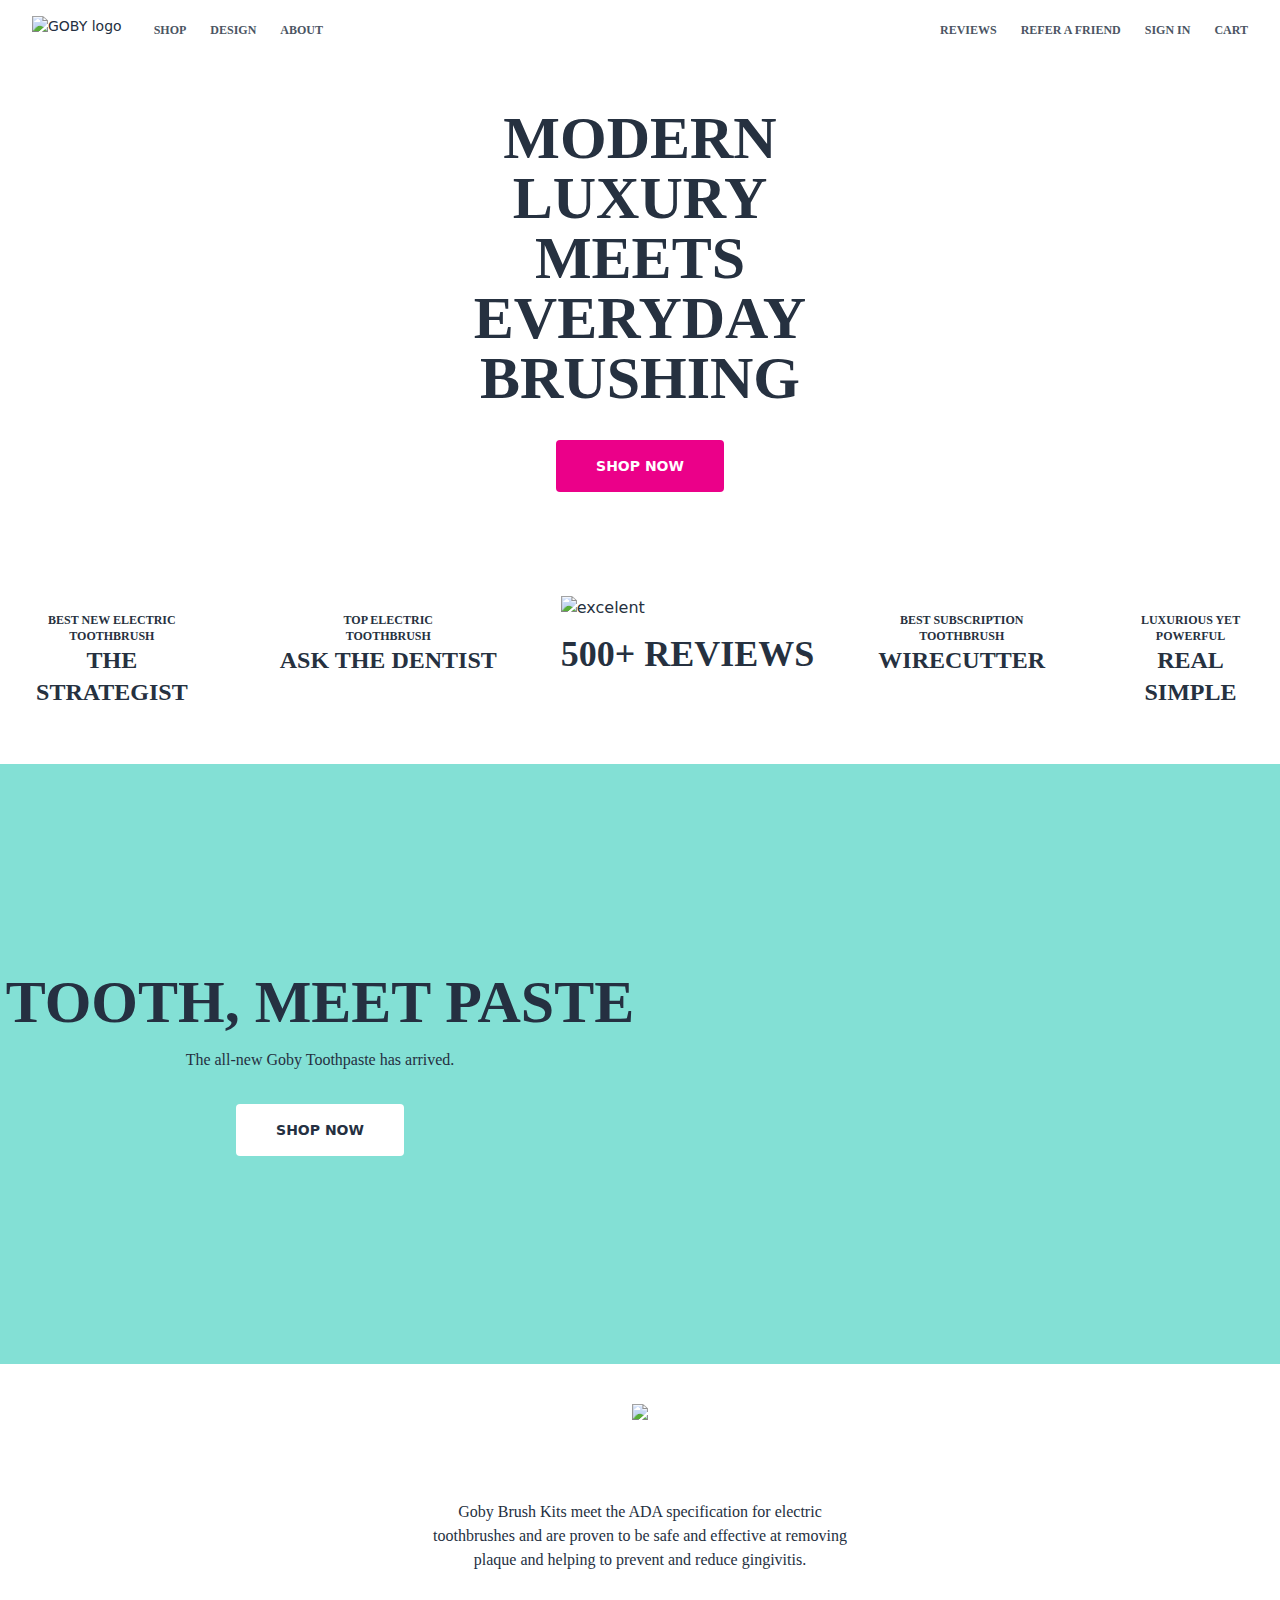
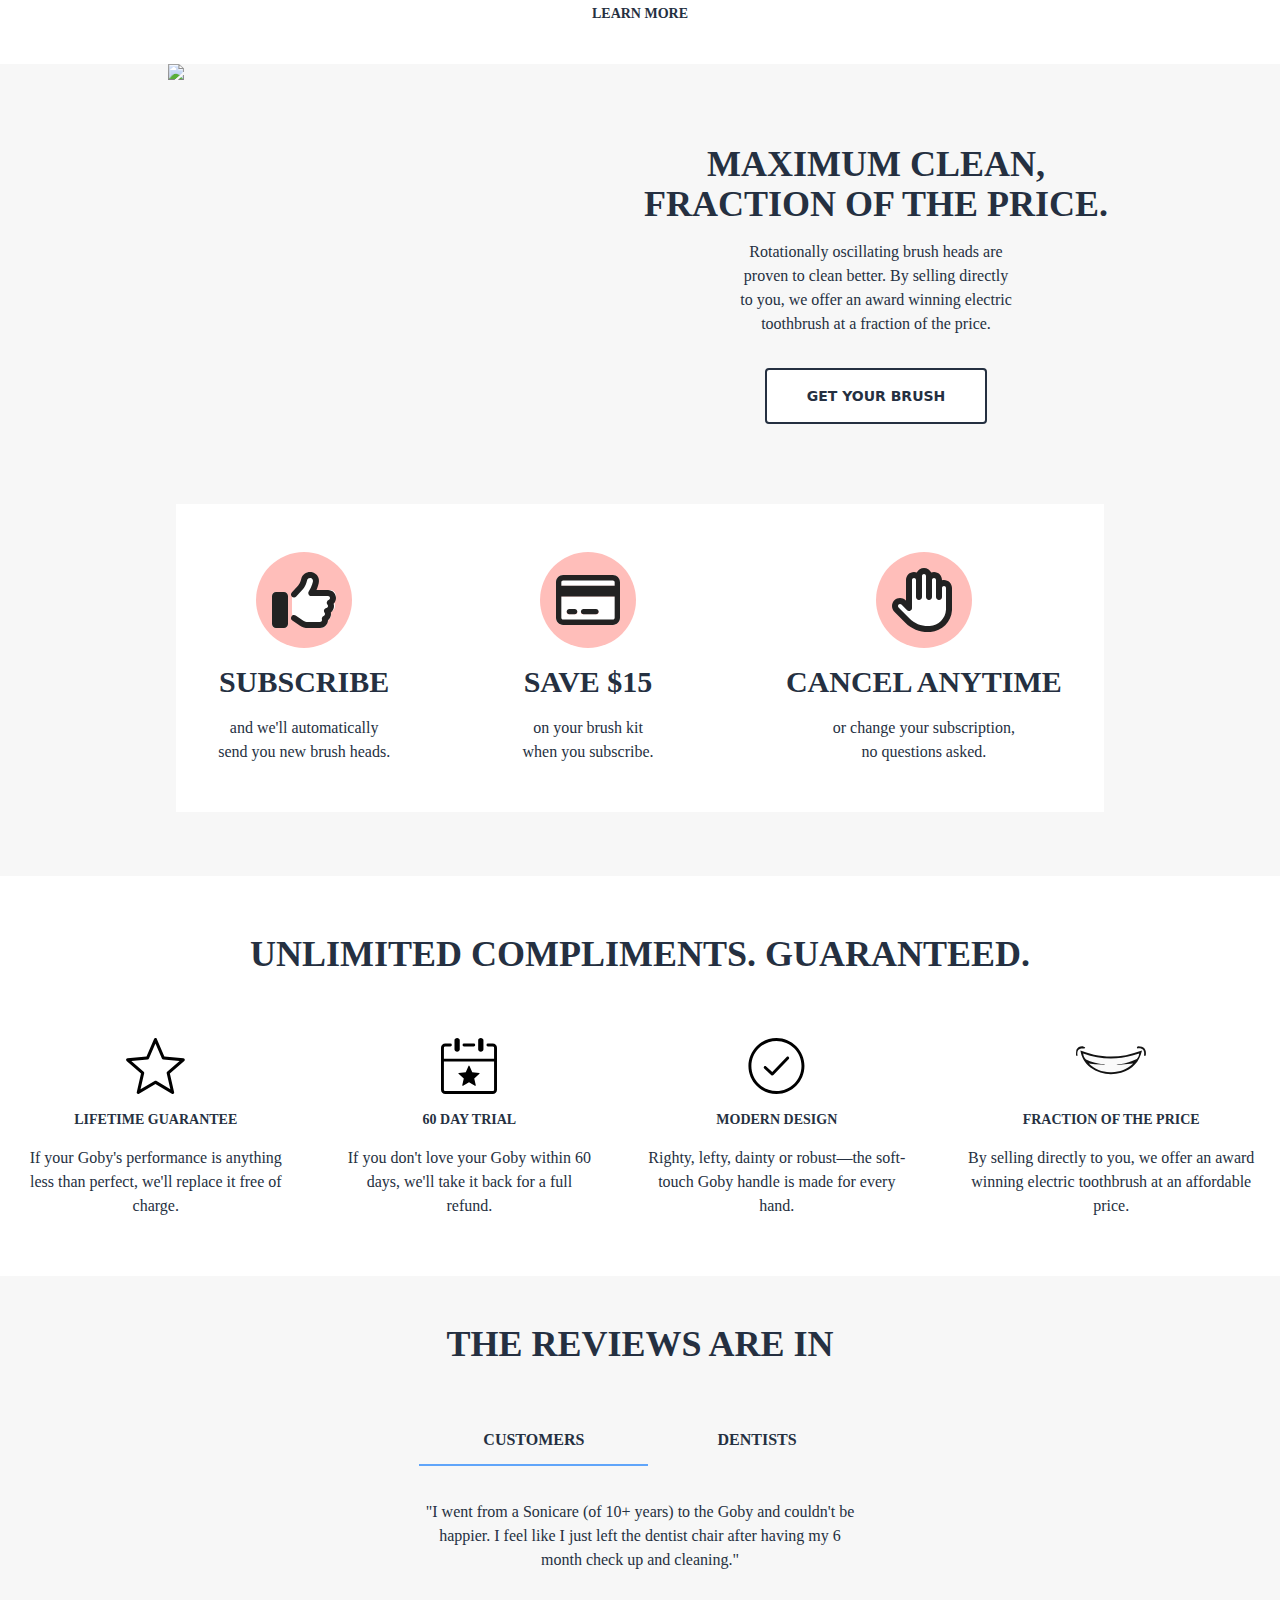
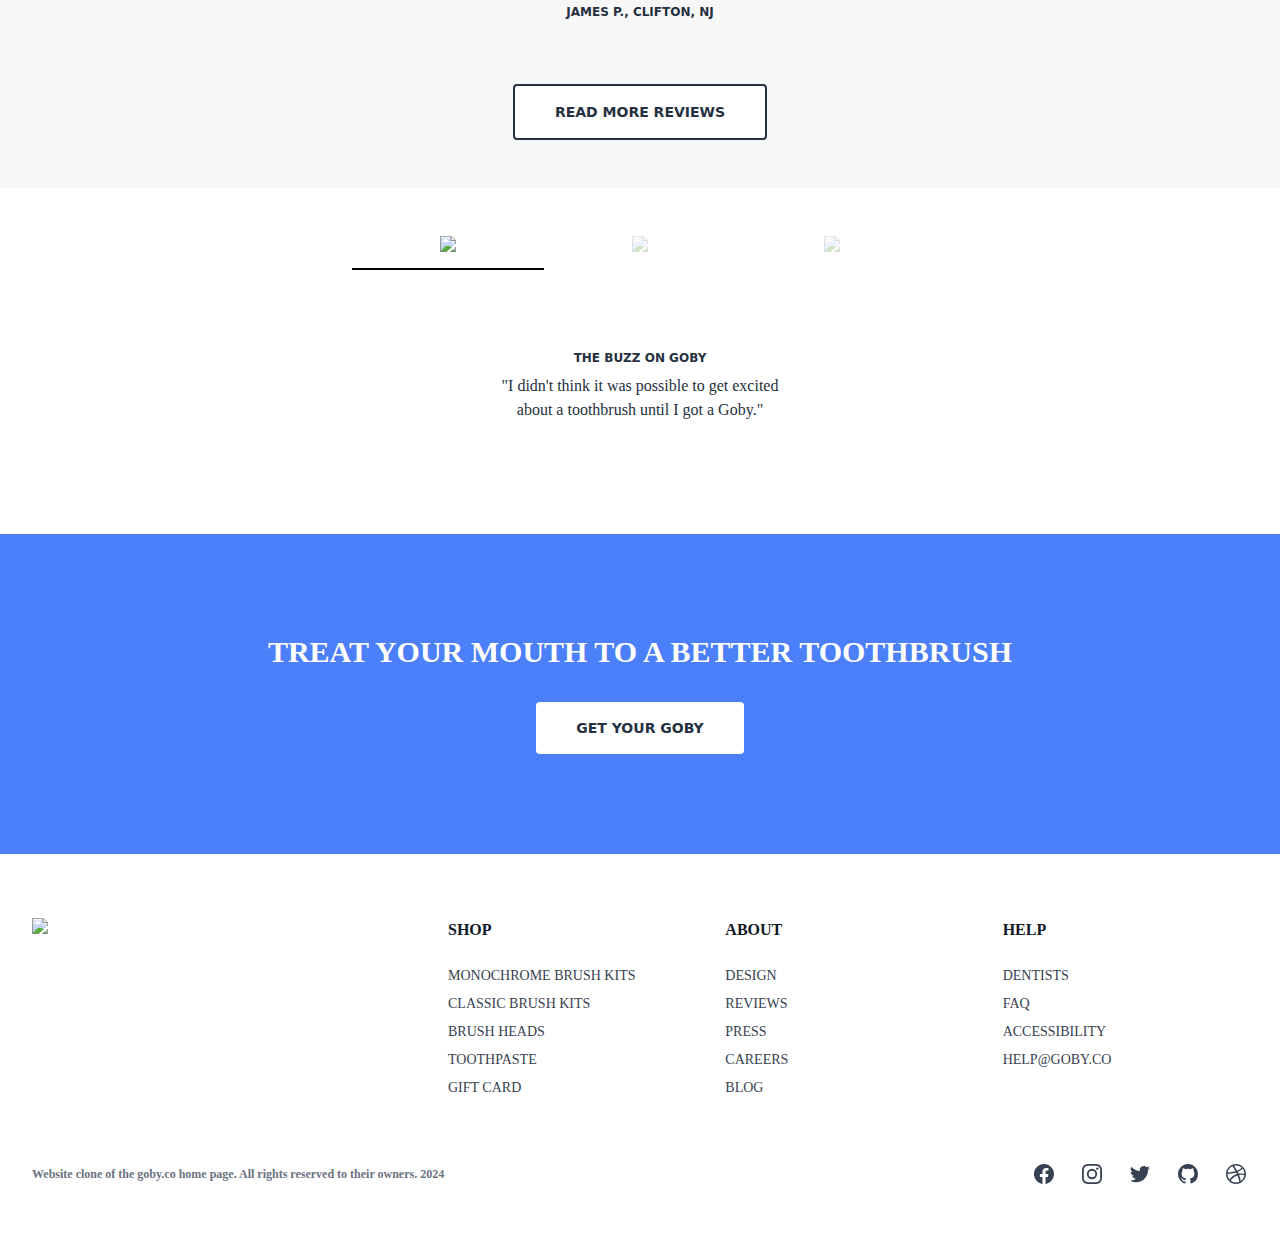
==== commit 1afbceac: "responsive design 4" ====
--- a/index.html
+++ b/index.html
@@ -1,6 +1,8 @@
 <!doctype html>
 <html>
   <head>
+    <title>Goby website clone</title>
+    <link rel="icon" type="image/x-icon" href="public/img/favicon.png" />
     <meta charset="UTF-8" />
     <meta name="viewport" content="width=device-width, initial-scale=1.0" />
     <link href="./output.css" rel="stylesheet" />
@@ -50,24 +52,26 @@
       </nav>
     </header>
     <!-- home / description -->
-    <section class="text-[#263140] bg-cover bg-center bg-hero">
-      <div class="h-128">
+    <section class="text-[#263140] bg-cover bg-center bg-hero-mobile md:bg-hero">
+      <div class="h-128 md:max-lg:h-96">
         <div class="h-96">
-          <div class="container mx-auto h-128 flex justify-between">
-            <div class="flex-1"></div>
-            <div class="flex-1 flex flex-col items-center justify-center pb-16">
-              <p class="font-gotham-cond font-bold text-6xl text-center">MODERN LUXURY MEETS EVERYDAY BRUSHING</p>
+          <div class="container mx-auto h-128 md:max-lg:h-96 flex justify-between">
+            <div class="lg:flex-1"></div>
+            <div
+              class="flex-1 md:max-lg:flex-none md:max-lg:w-[400px] flex flex-col items-center justify-start md:justify-center pt-8 pb-16"
+            >
+              <p class="font-gotham-cond font-bold text-4xl md:text-6xl text-center">MODERN LUXURY MEETS EVERYDAY BRUSHING</p>
               <button
-                class="bg-primary-button hover:bg-primary-button-hover rounded font-bold mt-8 py-4 px-10 text-white text-sm"
+                class="bg-primary-button hover:bg-primary-button-hover rounded font-bold mt-4 md:mt-8 py-4 px-10 text-white text-sm"
               >
                 SHOP NOW
               </button>
             </div>
-            <div class="flex-1"></div>
-          </div>
-        </div>
-      </div>
-      <div class="pt-10 pb-14 container mx-auto flex flex-row justify-center gap-x-8 md:gap-x-16">
+            <div class="lg:flex-1"></div>
+          </div>
+        </div>
+      </div>
+      <div class="pt-10 pb-14 px-2 container mx-auto flex flex-row justify-center gap-x-8 md:gap-x-16">
         <div class="hidden lg:block">
           <p class="font-gotham font-bold text-xs text-center">
             BEST NEW ELECTRIC <br />
@@ -75,18 +79,18 @@
           </p>
           <p class="font-gotham-cond font-bold text-2xl text-center">THE STRATEGIST</p>
         </div>
-        <div>
+        <div class="flex-1 lg:flex-none">
           <p class="font-gotham font-bold text-xs text-center">
             TOP ELECTRIC <br />
             TOOTHBRUSH
           </p>
           <p class="font-gotham-cond font-bold text-2xl text-center">ASK THE DENTIST</p>
         </div>
-        <div>
+        <div class="flex-1 lg:flex-none">
           <img src="public/img/stars.png" alt="excelent" class="h-[22px] mx-auto -mt-4 mb-4" />
           <p class="font-gotham-cond font-bold text-4xl text-center">500+ REVIEWS</p>
         </div>
-        <div>
+        <div class="flex-1 lg:flex-none">
           <p class="font-gotham font-bold text-xs text-center">
             BEST SUBSCRIPTION <br />
             TOOTHBRUSH
@@ -107,7 +111,7 @@
       <div class="h-[820px] md:h-[600px] py-8 bg-cover bg-top bg-secondary bg-toothpaste-mobile md:bg-toothpaste">
         <div class="container mx-auto h-full flex flex-col md:flex-row justify-center">
           <div class="flex-none md:flex-1 flex flex-col items-center justify-center">
-            <p class="font-gotham-cond font-bold text-6xl text-center">TOOTH, MEET PASTE</p>
+            <p class="font-gotham-cond font-bold text-4xl md:text-6xl text-center">TOOTH, MEET PASTE</p>
             <p class="pt-4 text-base font-serif text-center">The all-new Goby Toothpaste has arrived.</p>
             <button
               class="bg-white hover:bg-secondary-button-hover rounded font-bold mt-8 py-4 px-10 text-secondary-button-hover hover:text-white text-sm"
@@ -236,7 +240,7 @@
         <div class="container mx-auto px-4 h-full flex flex-col items-center justify-center">
           <p class="font-gotham-cond font-bold text-4xl text-center">UNLIMITED COMPLIMENTS. GUARANTEED.</p>
           <div
-            class="pt-8 lg:pt-16 flex flex-col md:flex-row justify-center items-stretch space-y-12 md:space-y-0 md:space-x-12 bg-white"
+            class="pt-8 lg:pt-16 flex flex-col md:flex-row justify-center items-stretch md:items-start space-y-12 md:space-y-0 md:space-x-12 bg-white"
           >
             <div class="flex flex-col justify-center items-center">
               <svg
--- a/output.css
+++ b/output.css
@@ -1 +1 @@
-/*! tailwindcss v3.4.4 | MIT License | https://tailwindcss.com*/*,:after,:before{box-sizing:border-box;border:0 solid #e5e7eb}:after,:before{--tw-content:""}:host,html{line-height:1.5;-webkit-text-size-adjust:100%;-moz-tab-size:4;-o-tab-size:4;tab-size:4;font-family:ui-sans-serif,system-ui,sans-serif,Apple Color Emoji,Segoe UI Emoji,Segoe UI Symbol,Noto Color Emoji;font-feature-settings:normal;font-variation-settings:normal;-webkit-tap-highlight-color:transparent}body{margin:0;line-height:inherit}hr{height:0;color:inherit;border-top-width:1px}abbr:where([title]){-webkit-text-decoration:underline dotted;text-decoration:underline dotted}h1,h2,h3,h4,h5,h6{font-size:inherit;font-weight:inherit}a{color:inherit;text-decoration:inherit}b,strong{font-weight:bolder}code,kbd,pre,samp{font-family:ui-monospace,SFMono-Regular,Menlo,Monaco,Consolas,Liberation Mono,Courier New,monospace;font-feature-settings:normal;font-variation-settings:normal;font-size:1em}small{font-size:80%}sub,sup{font-size:75%;line-height:0;position:relative;vertical-align:initial}sub{bottom:-.25em}sup{top:-.5em}table{text-indent:0;border-color:inherit;border-collapse:collapse}button,input,optgroup,select,textarea{font-family:inherit;font-feature-settings:inherit;font-variation-settings:inherit;font-size:100%;font-weight:inherit;line-height:inherit;letter-spacing:inherit;color:inherit;margin:0;padding:0}button,select{text-transform:none}button,input:where([type=button]),input:where([type=reset]),input:where([type=submit]){-webkit-appearance:button;background-color:initial;background-image:none}:-moz-focusring{outline:auto}:-moz-ui-invalid{box-shadow:none}progress{vertical-align:initial}::-webkit-inner-spin-button,::-webkit-outer-spin-button{height:auto}[type=search]{-webkit-appearance:textfield;outline-offset:-2px}::-webkit-search-decoration{-webkit-appearance:none}::-webkit-file-upload-button{-webkit-appearance:button;font:inherit}summary{display:list-item}blockquote,dd,dl,figure,h1,h2,h3,h4,h5,h6,hr,p,pre{margin:0}fieldset{margin:0}fieldset,legend{padding:0}menu,ol,ul{list-style:none;margin:0;padding:0}dialog{padding:0}textarea{resize:vertical}input::-moz-placeholder,textarea::-moz-placeholder{opacity:1;color:#9ca3af}input::placeholder,textarea::placeholder{opacity:1;color:#9ca3af}[role=button],button{cursor:pointer}:disabled{cursor:default}audio,canvas,embed,iframe,img,object,svg,video{display:block;vertical-align:middle}img,video{max-width:100%;height:auto}[hidden]{display:none}@font-face{font-family:Gotham;font-weight:500;src:url("public/fonts/Gotham/Gotham Book/Gotham Book.otf") format("opentype")}@font-face{font-family:Gotham;font-weight:700;src:url("public/fonts/Gotham/Gotham Bold/Gotham Bold.otf") format("opentype")}@font-face{font-family:Gotham;font-weight:800;src:url("public/fonts/Gotham/Gotham Black/Gotham Black.otf") format("opentype")}@font-face{font-family:Gotham Condensed;font-weight:700;src:url("public/fonts/Gotham Condensed/Gotham Condensed Bold/Gotham Condensed Bold.otf") format("opentype")}*,::backdrop,:after,:before{--tw-border-spacing-x:0;--tw-border-spacing-y:0;--tw-translate-x:0;--tw-translate-y:0;--tw-rotate:0;--tw-skew-x:0;--tw-skew-y:0;--tw-scale-x:1;--tw-scale-y:1;--tw-pan-x: ;--tw-pan-y: ;--tw-pinch-zoom: ;--tw-scroll-snap-strictness:proximity;--tw-gradient-from-position: ;--tw-gradient-via-position: ;--tw-gradient-to-position: ;--tw-ordinal: ;--tw-slashed-zero: ;--tw-numeric-figure: ;--tw-numeric-spacing: ;--tw-numeric-fraction: ;--tw-ring-inset: ;--tw-ring-offset-width:0px;--tw-ring-offset-color:#fff;--tw-ring-color:#3b82f680;--tw-ring-offset-shadow:0 0 #0000;--tw-ring-shadow:0 0 #0000;--tw-shadow:0 0 #0000;--tw-shadow-colored:0 0 #0000;--tw-blur: ;--tw-brightness: ;--tw-contrast: ;--tw-grayscale: ;--tw-hue-rotate: ;--tw-invert: ;--tw-saturate: ;--tw-sepia: ;--tw-drop-shadow: ;--tw-backdrop-blur: ;--tw-backdrop-brightness: ;--tw-backdrop-contrast: ;--tw-backdrop-grayscale: ;--tw-backdrop-hue-rotate: ;--tw-backdrop-invert: ;--tw-backdrop-opacity: ;--tw-backdrop-saturate: ;--tw-backdrop-sepia: ;--tw-contain-size: ;--tw-contain-layout: ;--tw-contain-paint: ;--tw-contain-style: }.container{width:100%}@media (min-width:640px){.container{max-width:640px}}@media (min-width:768px){.container{max-width:768px}}@media (min-width:1024px){.container{max-width:1024px}}@media (min-width:1280px){.container{max-width:1280px}}@media (min-width:1536px){.container{max-width:1536px}}.sr-only{position:absolute;width:1px;height:1px;padding:0;margin:-1px;overflow:hidden;clip:rect(0,0,0,0);white-space:nowrap;border-width:0}.static{position:static}.absolute{position:absolute}.relative{position:relative}.m-4{margin:1rem}.mx-auto{margin-left:auto;margin-right:auto}.my-4{margin-top:1rem;margin-bottom:1rem}.my-8{margin-top:2rem;margin-bottom:2rem}.my-auto{margin-top:auto;margin-bottom:auto}.-mt-4{margin-top:-1rem}.mb-12{margin-bottom:3rem}.mb-4{margin-bottom:1rem}.mt-12{margin-top:3rem}.mt-16{margin-top:4rem}.mt-2{margin-top:.5rem}.mt-20{margin-top:5rem}.mt-4{margin-top:1rem}.mt-6{margin-top:1.5rem}.mt-8{margin-top:2rem}.block{display:block}.flex{display:flex}.grid{display:grid}.hidden{display:none}.h-128{height:32rem}.h-14{height:3.5rem}.h-16{height:4rem}.h-20{height:5rem}.h-24{height:6rem}.h-6{height:1.5rem}.h-64{height:16rem}.h-7{height:1.75rem}.h-80{height:20rem}.h-96{height:24rem}.h-\[22px\]{height:22px}.h-\[300px\]{height:300px}.h-\[600px\]{height:600px}.h-full{height:100%}.h-\[800px\]{height:800px}.h-\[900px\]{height:900px}.h-\[400px\]{height:400px}.h-\[820px\]{height:820px}.w-14{width:3.5rem}.w-16{width:4rem}.w-24{width:6rem}.w-6{width:1.5rem}.w-full{width:100%}.max-w-\[64rem\]{max-width:64rem}.max-w-screen-xl{max-width:1280px}.flex-1{flex:1 1 0%}.flex-none{flex:none}.grid-cols-1{grid-template-columns:repeat(1,minmax(0,1fr))}.flex-row{flex-direction:row}.flex-col{flex-direction:column}.items-center{align-items:center}.items-stretch{align-items:stretch}.justify-start{justify-content:flex-start}.justify-end{justify-content:flex-end}.justify-center{justify-content:center}.justify-between{justify-content:space-between}.justify-around{justify-content:space-around}.gap-2{gap:.5rem}.gap-8{gap:2rem}.gap-x-8{-moz-column-gap:2rem;column-gap:2rem}.space-x-6>:not([hidden])~:not([hidden]){--tw-space-x-reverse:0;margin-right:calc(1.5rem*var(--tw-space-x-reverse));margin-left:calc(1.5rem*(1 - var(--tw-space-x-reverse)))}.space-x-8>:not([hidden])~:not([hidden]){--tw-space-x-reverse:0;margin-right:calc(2rem*var(--tw-space-x-reverse));margin-left:calc(2rem*(1 - var(--tw-space-x-reverse)))}.space-y-12>:not([hidden])~:not([hidden]){--tw-space-y-reverse:0;margin-top:calc(3rem*(1 - var(--tw-space-y-reverse)));margin-bottom:calc(3rem*var(--tw-space-y-reverse))}.space-y-2>:not([hidden])~:not([hidden]){--tw-space-y-reverse:0;margin-top:calc(.5rem*(1 - var(--tw-space-y-reverse)));margin-bottom:calc(.5rem*var(--tw-space-y-reverse))}.space-y-6>:not([hidden])~:not([hidden]){--tw-space-y-reverse:0;margin-top:calc(1.5rem*(1 - var(--tw-space-y-reverse)));margin-bottom:calc(1.5rem*var(--tw-space-y-reverse))}.space-y-8>:not([hidden])~:not([hidden]){--tw-space-y-reverse:0;margin-top:calc(2rem*(1 - var(--tw-space-y-reverse)));margin-bottom:calc(2rem*var(--tw-space-y-reverse))}.rounded{border-radius:.25rem}.rounded-full{border-radius:9999px}.border-2{border-width:2px}.border-b-2{border-bottom-width:2px}.border-secondary-button-hover{--tw-border-opacity:1;border-color:rgb(37 48 65/var(--tw-border-opacity))}.border-b-black{--tw-border-opacity:1;border-bottom-color:rgb(0 0 0/var(--tw-border-opacity))}.border-b-blue-400{--tw-border-opacity:1;border-bottom-color:rgb(96 165 250/var(--tw-border-opacity))}.border-b-white{--tw-border-opacity:1;border-bottom-color:rgb(255 255 255/var(--tw-border-opacity))}.bg-\[\#4c80fa\]{--tw-bg-opacity:1;background-color:rgb(76 128 250/var(--tw-bg-opacity))}.bg-\[\#f7f7f7\]{--tw-bg-opacity:1;background-color:rgb(247 247 247/var(--tw-bg-opacity))}.bg-\[\#ffbeba\]{--tw-bg-opacity:1;background-color:rgb(255 190 186/var(--tw-bg-opacity))}.bg-primary-button{--tw-bg-opacity:1;background-color:rgb(235 0 137/var(--tw-bg-opacity))}.bg-secondary{--tw-bg-opacity:1;background-color:rgb(131 224 213/var(--tw-bg-opacity))}.bg-white{--tw-bg-opacity:1;background-color:rgb(255 255 255/var(--tw-bg-opacity))}.bg-hero{background-image:url(public/img/hero.jpg)}.bg-toothpaste{background-image:url(public/img/toothpaste.jpg)}.bg-toothpaste-mobile{background-image:url(public/img/toothpaste-mobile.jpg)}.bg-contain{background-size:contain}.bg-cover{background-size:cover}.bg-center{background-position:50%}.bg-left{background-position:0}.bg-right{background-position:100%}.bg-bottom{background-position:bottom}.bg-top{background-position:top}.bg-no-repeat{background-repeat:no-repeat}.px-10{padding-left:2.5rem;padding-right:2.5rem}.px-16{padding-left:4rem;padding-right:4rem}.px-4{padding-left:1rem;padding-right:1rem}.px-8{padding-left:2rem;padding-right:2rem}.py-12{padding-top:3rem;padding-bottom:3rem}.py-16{padding-top:4rem;padding-bottom:4rem}.py-4{padding-top:1rem;padding-bottom:1rem}.py-6{padding-top:1.5rem;padding-bottom:1.5rem}.py-8{padding-top:2rem;padding-bottom:2rem}.pb-14{padding-bottom:3.5rem}.pb-16{padding-bottom:4rem}.pb-3{padding-bottom:.75rem}.pt-10{padding-top:2.5rem}.pt-4{padding-top:1rem}.pt-8{padding-top:2rem}.text-center{text-align:center}.font-gotham{font-family:Gotham}.font-gotham-cond{font-family:Gotham Condensed}.font-serif{font-family:ui-serif,Georgia,Cambria,Times New Roman,Times,serif}.text-2xl{font-size:1.5rem;line-height:2rem}.text-3xl{font-size:1.875rem;line-height:2.25rem}.text-4xl{font-size:2.25rem;line-height:2.5rem}.text-6xl{font-size:3.75rem;line-height:1}.text-base{font-size:1rem;line-height:1.5rem}.text-sm{font-size:.875rem;line-height:1.25rem}.text-xs{font-size:.75rem;line-height:1rem}.font-bold{font-weight:700}.font-extrabold{font-weight:800}.uppercase{text-transform:uppercase}.text-\[\#253041\]{--tw-text-opacity:1;color:rgb(37 48 65/var(--tw-text-opacity))}.text-\[\#263140\]{--tw-text-opacity:1;color:rgb(38 49 64/var(--tw-text-opacity))}.text-gray-500{--tw-text-opacity:1;color:rgb(107 114 128/var(--tw-text-opacity))}.text-gray-700{--tw-text-opacity:1;color:rgb(55 65 81/var(--tw-text-opacity))}.text-gray-900{--tw-text-opacity:1;color:rgb(17 24 39/var(--tw-text-opacity))}.text-secondary-button-hover{--tw-text-opacity:1;color:rgb(37 48 65/var(--tw-text-opacity))}.text-white{--tw-text-opacity:1;color:rgb(255 255 255/var(--tw-text-opacity))}.opacity-30{opacity:.3}.transition{transition-property:color,background-color,border-color,text-decoration-color,fill,stroke,opacity,box-shadow,transform,filter,-webkit-backdrop-filter;transition-property:color,background-color,border-color,text-decoration-color,fill,stroke,opacity,box-shadow,transform,filter,backdrop-filter;transition-property:color,background-color,border-color,text-decoration-color,fill,stroke,opacity,box-shadow,transform,filter,backdrop-filter,-webkit-backdrop-filter;transition-timing-function:cubic-bezier(.4,0,.2,1)}.duration-150,.transition{transition-duration:.15s}.hover\:border-b-2:hover{border-bottom-width:2px}.hover\:border-b-blue-400:hover{--tw-border-opacity:1;border-bottom-color:rgb(96 165 250/var(--tw-border-opacity))}.hover\:border-b-gray-300:hover{--tw-border-opacity:1;border-bottom-color:rgb(209 213 219/var(--tw-border-opacity))}.hover\:bg-primary-button-hover:hover{--tw-bg-opacity:1;background-color:rgb(188 0 110/var(--tw-bg-opacity))}.hover\:bg-secondary-button-hover:hover{--tw-bg-opacity:1;background-color:rgb(37 48 65/var(--tw-bg-opacity))}.hover\:text-gray-800:hover{--tw-text-opacity:1;color:rgb(31 41 55/var(--tw-text-opacity))}.hover\:text-gray-900:hover{--tw-text-opacity:1;color:rgb(17 24 39/var(--tw-text-opacity))}.hover\:text-white:hover{--tw-text-opacity:1;color:rgb(255 255 255/var(--tw-text-opacity))}.hover\:opacity-75:hover{opacity:.75}@media (min-width:640px){.sm\:grid-cols-3{grid-template-columns:repeat(3,minmax(0,1fr))}.sm\:px-6{padding-left:1.5rem;padding-right:1.5rem}}@media (min-width:768px){.md\:static{position:static}.md\:mx-4{margin-left:1rem;margin-right:1rem}.md\:mt-0{margin-top:0}.md\:block{display:block}.md\:flex{display:flex}.md\:hidden{display:none}.md\:h-\[400px\]{height:400px}.md\:h-\[440px\]{height:440px}.md\:h-full{height:100%}.md\:h-\[600px\]{height:600px}.md\:flex-1{flex:1 1 0%}.md\:flex-row{flex-direction:row}.md\:gap-6{gap:1.5rem}.md\:gap-x-16{-moz-column-gap:4rem;column-gap:4rem}.md\:space-x-12>:not([hidden])~:not([hidden]){--tw-space-x-reverse:0;margin-right:calc(3rem*var(--tw-space-x-reverse));margin-left:calc(3rem*(1 - var(--tw-space-x-reverse)))}.md\:space-x-6>:not([hidden])~:not([hidden]){--tw-space-x-reverse:0;margin-right:calc(1.5rem*var(--tw-space-x-reverse));margin-left:calc(1.5rem*(1 - var(--tw-space-x-reverse)))}.md\:space-y-0>:not([hidden])~:not([hidden]){--tw-space-y-reverse:0;margin-top:calc(0px*(1 - var(--tw-space-y-reverse)));margin-bottom:calc(0px*var(--tw-space-y-reverse))}.md\:bg-toothpaste{background-image:url(public/img/toothpaste.jpg)}.md\:px-12{padding-left:3rem;padding-right:3rem}.md\:px-2{padding-left:.5rem;padding-right:.5rem}.md\:py-0{padding-top:0}.md\:pb-0,.md\:py-0{padding-bottom:0}.md\:pb-16{padding-bottom:4rem}.md\:text-sm{font-size:.875rem;line-height:1.25rem}.md\:font-bold{font-weight:700}.md\:text-gray-600{--tw-text-opacity:1;color:rgb(75 85 99/var(--tw-text-opacity))}}@media (min-width:1024px){.lg\:col-span-2{grid-column:span 2/span 2}.lg\:block{display:block}.lg\:w-\[60rem\]{width:60rem}.lg\:grid-cols-3{grid-template-columns:repeat(3,minmax(0,1fr))}.lg\:space-y-16>:not([hidden])~:not([hidden]){--tw-space-y-reverse:0;margin-top:calc(4rem*(1 - var(--tw-space-y-reverse)));margin-bottom:calc(4rem*var(--tw-space-y-reverse))}.lg\:bg-testimonials-left{background-image:url(public/img/testimonials-bg-left.png)}.lg\:bg-testimonials-right{background-image:url(public/img/testimonials-bg-right.png)}.lg\:px-8{padding-left:2rem;padding-right:2rem}.lg\:px-\[88px\]{padding-left:88px;padding-right:88px}.lg\:pt-16{padding-top:4rem}}+/*! tailwindcss v3.4.4 | MIT License | https://tailwindcss.com*/*,:after,:before{box-sizing:border-box;border:0 solid #e5e7eb}:after,:before{--tw-content:""}:host,html{line-height:1.5;-webkit-text-size-adjust:100%;-moz-tab-size:4;-o-tab-size:4;tab-size:4;font-family:ui-sans-serif,system-ui,sans-serif,Apple Color Emoji,Segoe UI Emoji,Segoe UI Symbol,Noto Color Emoji;font-feature-settings:normal;font-variation-settings:normal;-webkit-tap-highlight-color:transparent}body{margin:0;line-height:inherit}hr{height:0;color:inherit;border-top-width:1px}abbr:where([title]){-webkit-text-decoration:underline dotted;text-decoration:underline dotted}h1,h2,h3,h4,h5,h6{font-size:inherit;font-weight:inherit}a{color:inherit;text-decoration:inherit}b,strong{font-weight:bolder}code,kbd,pre,samp{font-family:ui-monospace,SFMono-Regular,Menlo,Monaco,Consolas,Liberation Mono,Courier New,monospace;font-feature-settings:normal;font-variation-settings:normal;font-size:1em}small{font-size:80%}sub,sup{font-size:75%;line-height:0;position:relative;vertical-align:initial}sub{bottom:-.25em}sup{top:-.5em}table{text-indent:0;border-color:inherit;border-collapse:collapse}button,input,optgroup,select,textarea{font-family:inherit;font-feature-settings:inherit;font-variation-settings:inherit;font-size:100%;font-weight:inherit;line-height:inherit;letter-spacing:inherit;color:inherit;margin:0;padding:0}button,select{text-transform:none}button,input:where([type=button]),input:where([type=reset]),input:where([type=submit]){-webkit-appearance:button;background-color:initial;background-image:none}:-moz-focusring{outline:auto}:-moz-ui-invalid{box-shadow:none}progress{vertical-align:initial}::-webkit-inner-spin-button,::-webkit-outer-spin-button{height:auto}[type=search]{-webkit-appearance:textfield;outline-offset:-2px}::-webkit-search-decoration{-webkit-appearance:none}::-webkit-file-upload-button{-webkit-appearance:button;font:inherit}summary{display:list-item}blockquote,dd,dl,figure,h1,h2,h3,h4,h5,h6,hr,p,pre{margin:0}fieldset{margin:0}fieldset,legend{padding:0}menu,ol,ul{list-style:none;margin:0;padding:0}dialog{padding:0}textarea{resize:vertical}input::-moz-placeholder,textarea::-moz-placeholder{opacity:1;color:#9ca3af}input::placeholder,textarea::placeholder{opacity:1;color:#9ca3af}[role=button],button{cursor:pointer}:disabled{cursor:default}audio,canvas,embed,iframe,img,object,svg,video{display:block;vertical-align:middle}img,video{max-width:100%;height:auto}[hidden]{display:none}@font-face{font-family:Gotham;font-weight:500;src:url("public/fonts/Gotham/Gotham Book/Gotham Book.otf") format("opentype")}@font-face{font-family:Gotham;font-weight:700;src:url("public/fonts/Gotham/Gotham Bold/Gotham Bold.otf") format("opentype")}@font-face{font-family:Gotham;font-weight:800;src:url("public/fonts/Gotham/Gotham Black/Gotham Black.otf") format("opentype")}@font-face{font-family:Gotham Condensed;font-weight:700;src:url("public/fonts/Gotham Condensed/Gotham Condensed Bold/Gotham Condensed Bold.otf") format("opentype")}*,::backdrop,:after,:before{--tw-border-spacing-x:0;--tw-border-spacing-y:0;--tw-translate-x:0;--tw-translate-y:0;--tw-rotate:0;--tw-skew-x:0;--tw-skew-y:0;--tw-scale-x:1;--tw-scale-y:1;--tw-pan-x: ;--tw-pan-y: ;--tw-pinch-zoom: ;--tw-scroll-snap-strictness:proximity;--tw-gradient-from-position: ;--tw-gradient-via-position: ;--tw-gradient-to-position: ;--tw-ordinal: ;--tw-slashed-zero: ;--tw-numeric-figure: ;--tw-numeric-spacing: ;--tw-numeric-fraction: ;--tw-ring-inset: ;--tw-ring-offset-width:0px;--tw-ring-offset-color:#fff;--tw-ring-color:#3b82f680;--tw-ring-offset-shadow:0 0 #0000;--tw-ring-shadow:0 0 #0000;--tw-shadow:0 0 #0000;--tw-shadow-colored:0 0 #0000;--tw-blur: ;--tw-brightness: ;--tw-contrast: ;--tw-grayscale: ;--tw-hue-rotate: ;--tw-invert: ;--tw-saturate: ;--tw-sepia: ;--tw-drop-shadow: ;--tw-backdrop-blur: ;--tw-backdrop-brightness: ;--tw-backdrop-contrast: ;--tw-backdrop-grayscale: ;--tw-backdrop-hue-rotate: ;--tw-backdrop-invert: ;--tw-backdrop-opacity: ;--tw-backdrop-saturate: ;--tw-backdrop-sepia: ;--tw-contain-size: ;--tw-contain-layout: ;--tw-contain-paint: ;--tw-contain-style: }.container{width:100%}@media (min-width:640px){.container{max-width:640px}}@media (min-width:768px){.container{max-width:768px}}@media (min-width:1024px){.container{max-width:1024px}}@media (min-width:1280px){.container{max-width:1280px}}@media (min-width:1536px){.container{max-width:1536px}}.sr-only{position:absolute;width:1px;height:1px;padding:0;margin:-1px;overflow:hidden;clip:rect(0,0,0,0);white-space:nowrap;border-width:0}.static{position:static}.absolute{position:absolute}.relative{position:relative}.m-4{margin:1rem}.mx-auto{margin-left:auto;margin-right:auto}.my-4{margin-top:1rem;margin-bottom:1rem}.my-8{margin-top:2rem;margin-bottom:2rem}.my-auto{margin-top:auto;margin-bottom:auto}.-mt-4{margin-top:-1rem}.mb-12{margin-bottom:3rem}.mb-4{margin-bottom:1rem}.mt-12{margin-top:3rem}.mt-16{margin-top:4rem}.mt-2{margin-top:.5rem}.mt-20{margin-top:5rem}.mt-4{margin-top:1rem}.mt-6{margin-top:1.5rem}.mt-8{margin-top:2rem}.block{display:block}.flex{display:flex}.grid{display:grid}.hidden{display:none}.h-128{height:32rem}.h-14{height:3.5rem}.h-16{height:4rem}.h-20{height:5rem}.h-24{height:6rem}.h-6{height:1.5rem}.h-64{height:16rem}.h-7{height:1.75rem}.h-80{height:20rem}.h-96{height:24rem}.h-\[22px\]{height:22px}.h-\[820px\]{height:820px}.h-full{height:100%}.w-14{width:3.5rem}.w-16{width:4rem}.w-24{width:6rem}.w-6{width:1.5rem}.w-full{width:100%}.max-w-\[64rem\]{max-width:64rem}.max-w-screen-xl{max-width:1280px}.flex-1{flex:1 1 0%}.flex-none{flex:none}.grid-cols-1{grid-template-columns:repeat(1,minmax(0,1fr))}.flex-row{flex-direction:row}.flex-col{flex-direction:column}.items-center{align-items:center}.items-stretch{align-items:stretch}.justify-start{justify-content:flex-start}.justify-end{justify-content:flex-end}.justify-center{justify-content:center}.justify-between{justify-content:space-between}.justify-around{justify-content:space-around}.gap-2{gap:.5rem}.gap-8{gap:2rem}.gap-x-8{-moz-column-gap:2rem;column-gap:2rem}.space-x-6>:not([hidden])~:not([hidden]){--tw-space-x-reverse:0;margin-right:calc(1.5rem*var(--tw-space-x-reverse));margin-left:calc(1.5rem*(1 - var(--tw-space-x-reverse)))}.space-x-8>:not([hidden])~:not([hidden]){--tw-space-x-reverse:0;margin-right:calc(2rem*var(--tw-space-x-reverse));margin-left:calc(2rem*(1 - var(--tw-space-x-reverse)))}.space-y-12>:not([hidden])~:not([hidden]){--tw-space-y-reverse:0;margin-top:calc(3rem*(1 - var(--tw-space-y-reverse)));margin-bottom:calc(3rem*var(--tw-space-y-reverse))}.space-y-2>:not([hidden])~:not([hidden]){--tw-space-y-reverse:0;margin-top:calc(.5rem*(1 - var(--tw-space-y-reverse)));margin-bottom:calc(.5rem*var(--tw-space-y-reverse))}.space-y-6>:not([hidden])~:not([hidden]){--tw-space-y-reverse:0;margin-top:calc(1.5rem*(1 - var(--tw-space-y-reverse)));margin-bottom:calc(1.5rem*var(--tw-space-y-reverse))}.space-y-8>:not([hidden])~:not([hidden]){--tw-space-y-reverse:0;margin-top:calc(2rem*(1 - var(--tw-space-y-reverse)));margin-bottom:calc(2rem*var(--tw-space-y-reverse))}.rounded{border-radius:.25rem}.rounded-full{border-radius:9999px}.border-2{border-width:2px}.border-b-2{border-bottom-width:2px}.border-secondary-button-hover{--tw-border-opacity:1;border-color:rgb(37 48 65/var(--tw-border-opacity))}.border-b-black{--tw-border-opacity:1;border-bottom-color:rgb(0 0 0/var(--tw-border-opacity))}.border-b-blue-400{--tw-border-opacity:1;border-bottom-color:rgb(96 165 250/var(--tw-border-opacity))}.border-b-white{--tw-border-opacity:1;border-bottom-color:rgb(255 255 255/var(--tw-border-opacity))}.bg-\[\#4c80fa\]{--tw-bg-opacity:1;background-color:rgb(76 128 250/var(--tw-bg-opacity))}.bg-\[\#f7f7f7\]{--tw-bg-opacity:1;background-color:rgb(247 247 247/var(--tw-bg-opacity))}.bg-\[\#ffbeba\]{--tw-bg-opacity:1;background-color:rgb(255 190 186/var(--tw-bg-opacity))}.bg-primary-button{--tw-bg-opacity:1;background-color:rgb(235 0 137/var(--tw-bg-opacity))}.bg-secondary{--tw-bg-opacity:1;background-color:rgb(131 224 213/var(--tw-bg-opacity))}.bg-white{--tw-bg-opacity:1;background-color:rgb(255 255 255/var(--tw-bg-opacity))}.bg-hero-mobile{background-image:url(public/img/hero-mobile.jpg)}.bg-toothpaste-mobile{background-image:url(public/img/toothpaste-mobile.jpg)}.bg-contain{background-size:contain}.bg-cover{background-size:cover}.bg-center{background-position:50%}.bg-left{background-position:0}.bg-right{background-position:100%}.bg-top{background-position:top}.bg-no-repeat{background-repeat:no-repeat}.px-10{padding-left:2.5rem;padding-right:2.5rem}.px-16{padding-left:4rem;padding-right:4rem}.px-2{padding-left:.5rem;padding-right:.5rem}.px-4{padding-left:1rem;padding-right:1rem}.px-8{padding-left:2rem;padding-right:2rem}.py-12{padding-top:3rem;padding-bottom:3rem}.py-16{padding-top:4rem;padding-bottom:4rem}.py-4{padding-top:1rem;padding-bottom:1rem}.py-6{padding-top:1.5rem;padding-bottom:1.5rem}.py-8{padding-top:2rem;padding-bottom:2rem}.pb-14{padding-bottom:3.5rem}.pb-16{padding-bottom:4rem}.pb-3{padding-bottom:.75rem}.pt-10{padding-top:2.5rem}.pt-4{padding-top:1rem}.pt-8{padding-top:2rem}.text-center{text-align:center}.font-gotham{font-family:Gotham}.font-gotham-cond{font-family:Gotham Condensed}.font-serif{font-family:ui-serif,Georgia,Cambria,Times New Roman,Times,serif}.text-2xl{font-size:1.5rem;line-height:2rem}.text-3xl{font-size:1.875rem;line-height:2.25rem}.text-4xl{font-size:2.25rem;line-height:2.5rem}.text-base{font-size:1rem;line-height:1.5rem}.text-sm{font-size:.875rem;line-height:1.25rem}.text-xs{font-size:.75rem;line-height:1rem}.font-bold{font-weight:700}.font-extrabold{font-weight:800}.uppercase{text-transform:uppercase}.text-\[\#253041\]{--tw-text-opacity:1;color:rgb(37 48 65/var(--tw-text-opacity))}.text-\[\#263140\]{--tw-text-opacity:1;color:rgb(38 49 64/var(--tw-text-opacity))}.text-gray-500{--tw-text-opacity:1;color:rgb(107 114 128/var(--tw-text-opacity))}.text-gray-700{--tw-text-opacity:1;color:rgb(55 65 81/var(--tw-text-opacity))}.text-gray-900{--tw-text-opacity:1;color:rgb(17 24 39/var(--tw-text-opacity))}.text-secondary-button-hover{--tw-text-opacity:1;color:rgb(37 48 65/var(--tw-text-opacity))}.text-white{--tw-text-opacity:1;color:rgb(255 255 255/var(--tw-text-opacity))}.opacity-30{opacity:.3}.transition{transition-property:color,background-color,border-color,text-decoration-color,fill,stroke,opacity,box-shadow,transform,filter,-webkit-backdrop-filter;transition-property:color,background-color,border-color,text-decoration-color,fill,stroke,opacity,box-shadow,transform,filter,backdrop-filter;transition-property:color,background-color,border-color,text-decoration-color,fill,stroke,opacity,box-shadow,transform,filter,backdrop-filter,-webkit-backdrop-filter;transition-timing-function:cubic-bezier(.4,0,.2,1)}.duration-150,.transition{transition-duration:.15s}.hover\:border-b-2:hover{border-bottom-width:2px}.hover\:border-b-blue-400:hover{--tw-border-opacity:1;border-bottom-color:rgb(96 165 250/var(--tw-border-opacity))}.hover\:border-b-gray-300:hover{--tw-border-opacity:1;border-bottom-color:rgb(209 213 219/var(--tw-border-opacity))}.hover\:bg-primary-button-hover:hover{--tw-bg-opacity:1;background-color:rgb(188 0 110/var(--tw-bg-opacity))}.hover\:bg-secondary-button-hover:hover{--tw-bg-opacity:1;background-color:rgb(37 48 65/var(--tw-bg-opacity))}.hover\:text-gray-800:hover{--tw-text-opacity:1;color:rgb(31 41 55/var(--tw-text-opacity))}.hover\:text-gray-900:hover{--tw-text-opacity:1;color:rgb(17 24 39/var(--tw-text-opacity))}.hover\:text-white:hover{--tw-text-opacity:1;color:rgb(255 255 255/var(--tw-text-opacity))}.hover\:opacity-75:hover{opacity:.75}@media (min-width:640px){.sm\:grid-cols-3{grid-template-columns:repeat(3,minmax(0,1fr))}.sm\:px-6{padding-left:1.5rem;padding-right:1.5rem}}@media (min-width:768px){.md\:static{position:static}.md\:mx-4{margin-left:1rem;margin-right:1rem}.md\:mt-0{margin-top:0}.md\:mt-8{margin-top:2rem}.md\:block{display:block}.md\:flex{display:flex}.md\:hidden{display:none}.md\:h-\[400px\]{height:400px}.md\:h-\[440px\]{height:440px}.md\:h-\[600px\]{height:600px}.md\:flex-1{flex:1 1 0%}.md\:flex-row{flex-direction:row}.md\:items-start{align-items:flex-start}.md\:justify-center{justify-content:center}.md\:gap-6{gap:1.5rem}.md\:gap-x-16{-moz-column-gap:4rem;column-gap:4rem}.md\:space-x-12>:not([hidden])~:not([hidden]){--tw-space-x-reverse:0;margin-right:calc(3rem*var(--tw-space-x-reverse));margin-left:calc(3rem*(1 - var(--tw-space-x-reverse)))}.md\:space-x-6>:not([hidden])~:not([hidden]){--tw-space-x-reverse:0;margin-right:calc(1.5rem*var(--tw-space-x-reverse));margin-left:calc(1.5rem*(1 - var(--tw-space-x-reverse)))}.md\:space-y-0>:not([hidden])~:not([hidden]){--tw-space-y-reverse:0;margin-top:calc(0px*(1 - var(--tw-space-y-reverse)));margin-bottom:calc(0px*var(--tw-space-y-reverse))}.md\:bg-hero{background-image:url(public/img/hero.jpg)}.md\:bg-toothpaste{background-image:url(public/img/toothpaste.jpg)}.md\:px-12{padding-left:3rem;padding-right:3rem}.md\:px-2{padding-left:.5rem;padding-right:.5rem}.md\:py-0{padding-top:0}.md\:pb-0,.md\:py-0{padding-bottom:0}.md\:pb-16{padding-bottom:4rem}.md\:text-6xl{font-size:3.75rem;line-height:1}.md\:text-sm{font-size:.875rem;line-height:1.25rem}.md\:font-bold{font-weight:700}.md\:text-gray-600{--tw-text-opacity:1;color:rgb(75 85 99/var(--tw-text-opacity))}@media not all and (min-width:1024px){.md\:max-lg\:h-96{height:24rem}.md\:max-lg\:w-\[400px\]{width:400px}.md\:max-lg\:flex-none{flex:none}}}@media (min-width:1024px){.lg\:col-span-2{grid-column:span 2/span 2}.lg\:block{display:block}.lg\:w-\[60rem\]{width:60rem}.lg\:flex-1{flex:1 1 0%}.lg\:flex-none{flex:none}.lg\:grid-cols-3{grid-template-columns:repeat(3,minmax(0,1fr))}.lg\:space-y-16>:not([hidden])~:not([hidden]){--tw-space-y-reverse:0;margin-top:calc(4rem*(1 - var(--tw-space-y-reverse)));margin-bottom:calc(4rem*var(--tw-space-y-reverse))}.lg\:bg-testimonials-left{background-image:url(public/img/testimonials-bg-left.png)}.lg\:bg-testimonials-right{background-image:url(public/img/testimonials-bg-right.png)}.lg\:px-8{padding-left:2rem;padding-right:2rem}.lg\:px-\[88px\]{padding-left:88px;padding-right:88px}.lg\:pt-16{padding-top:4rem}}